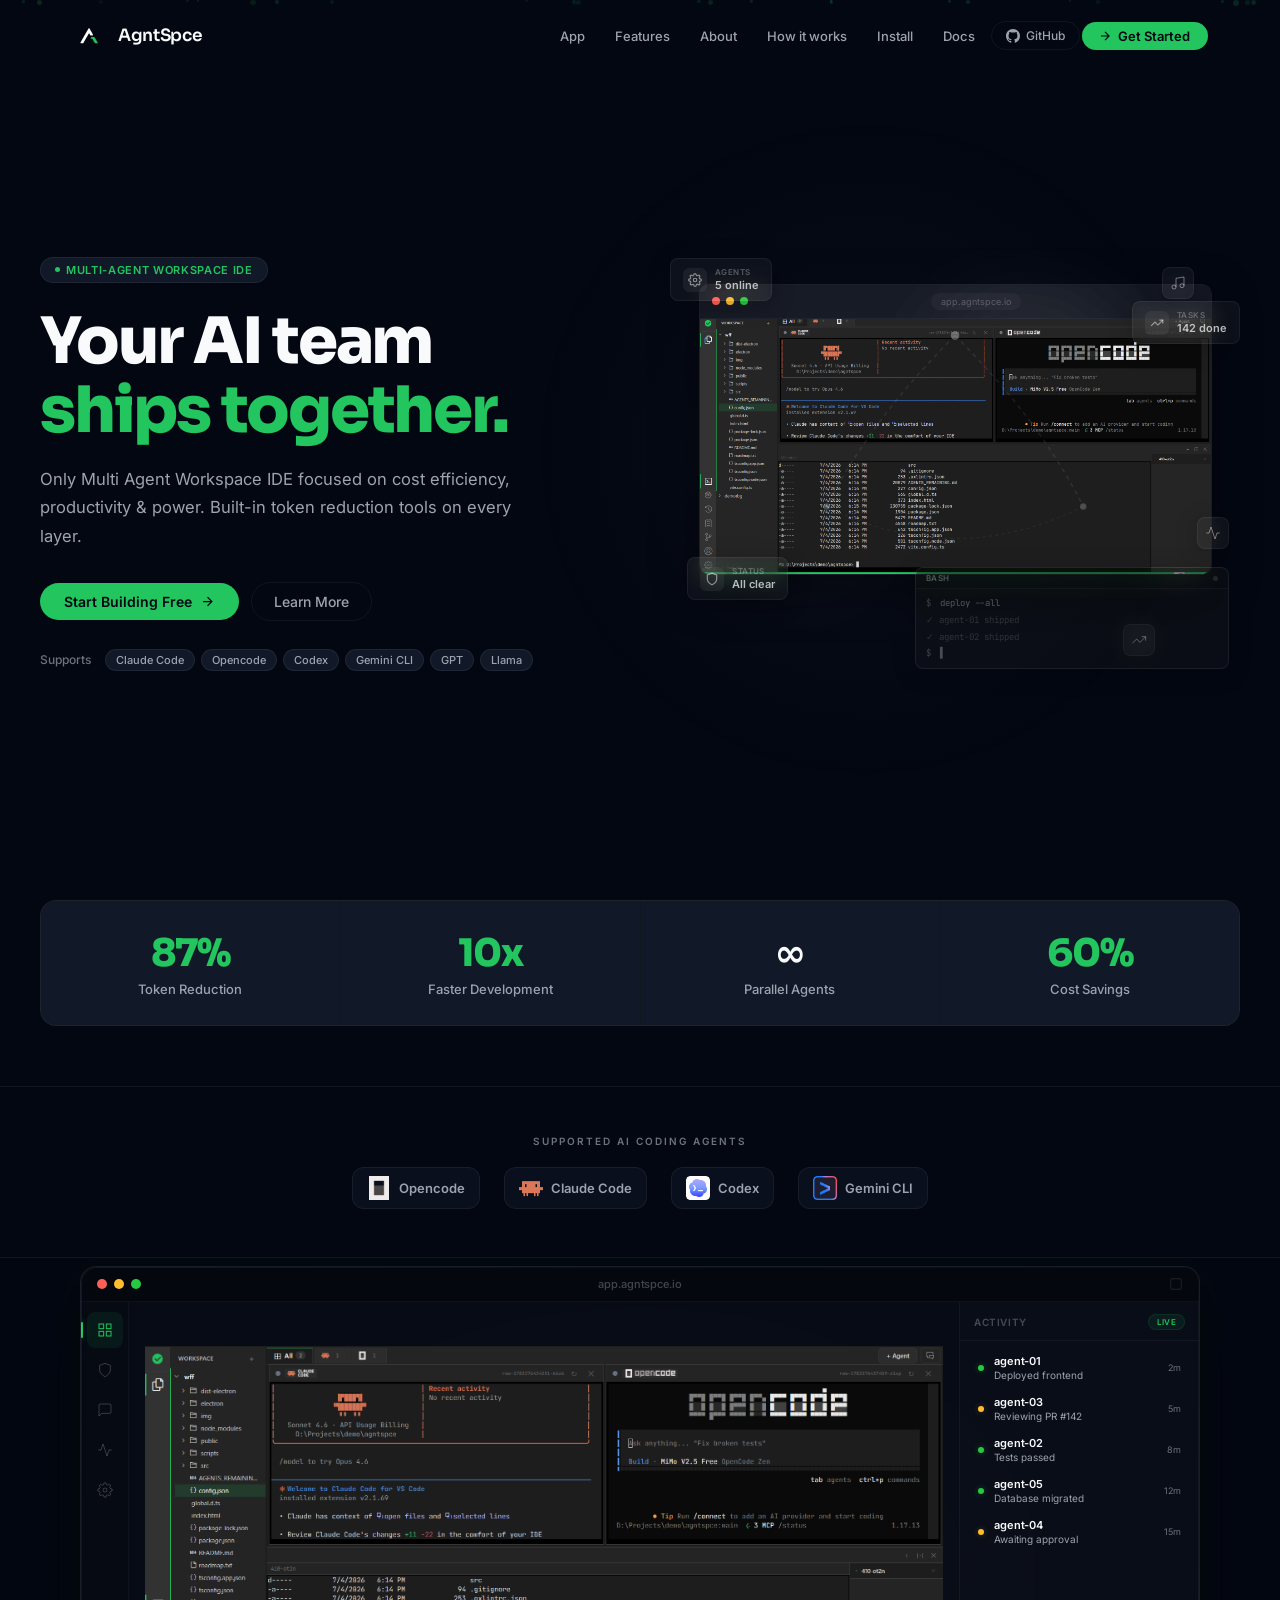
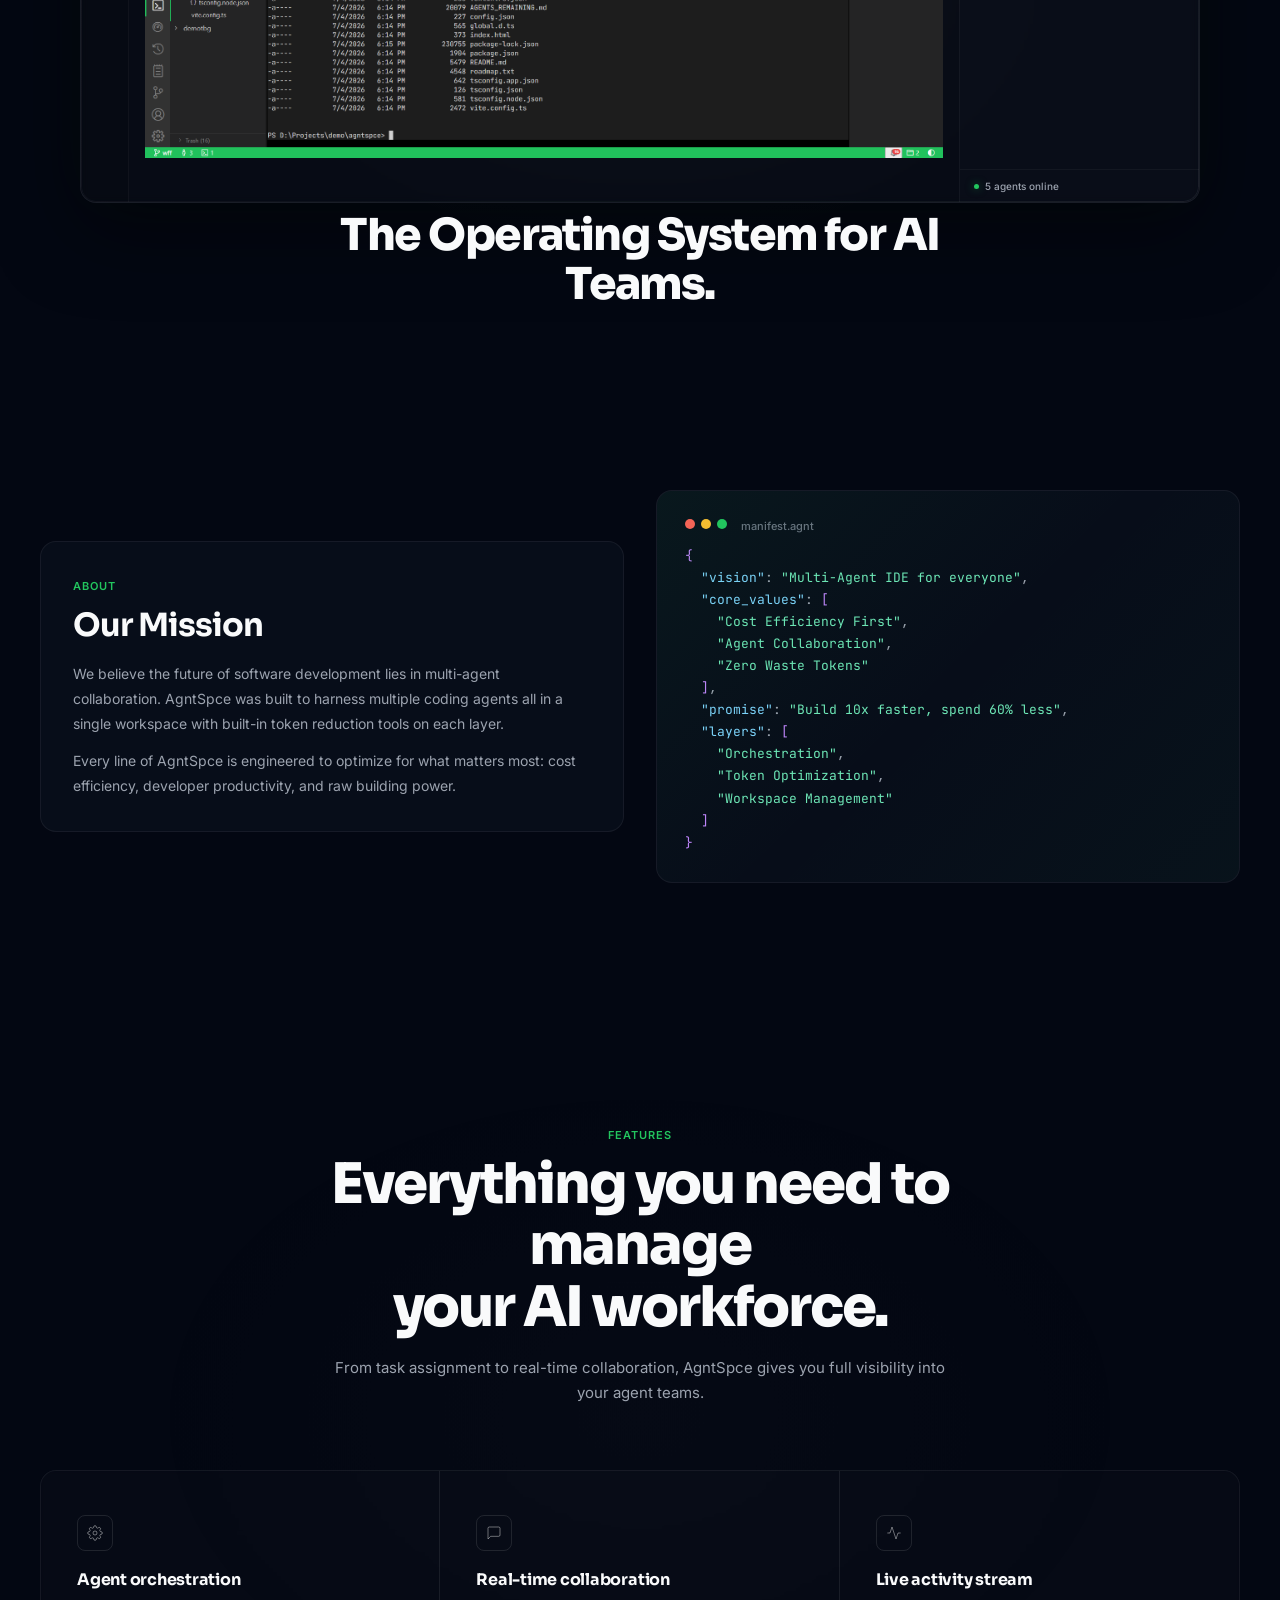
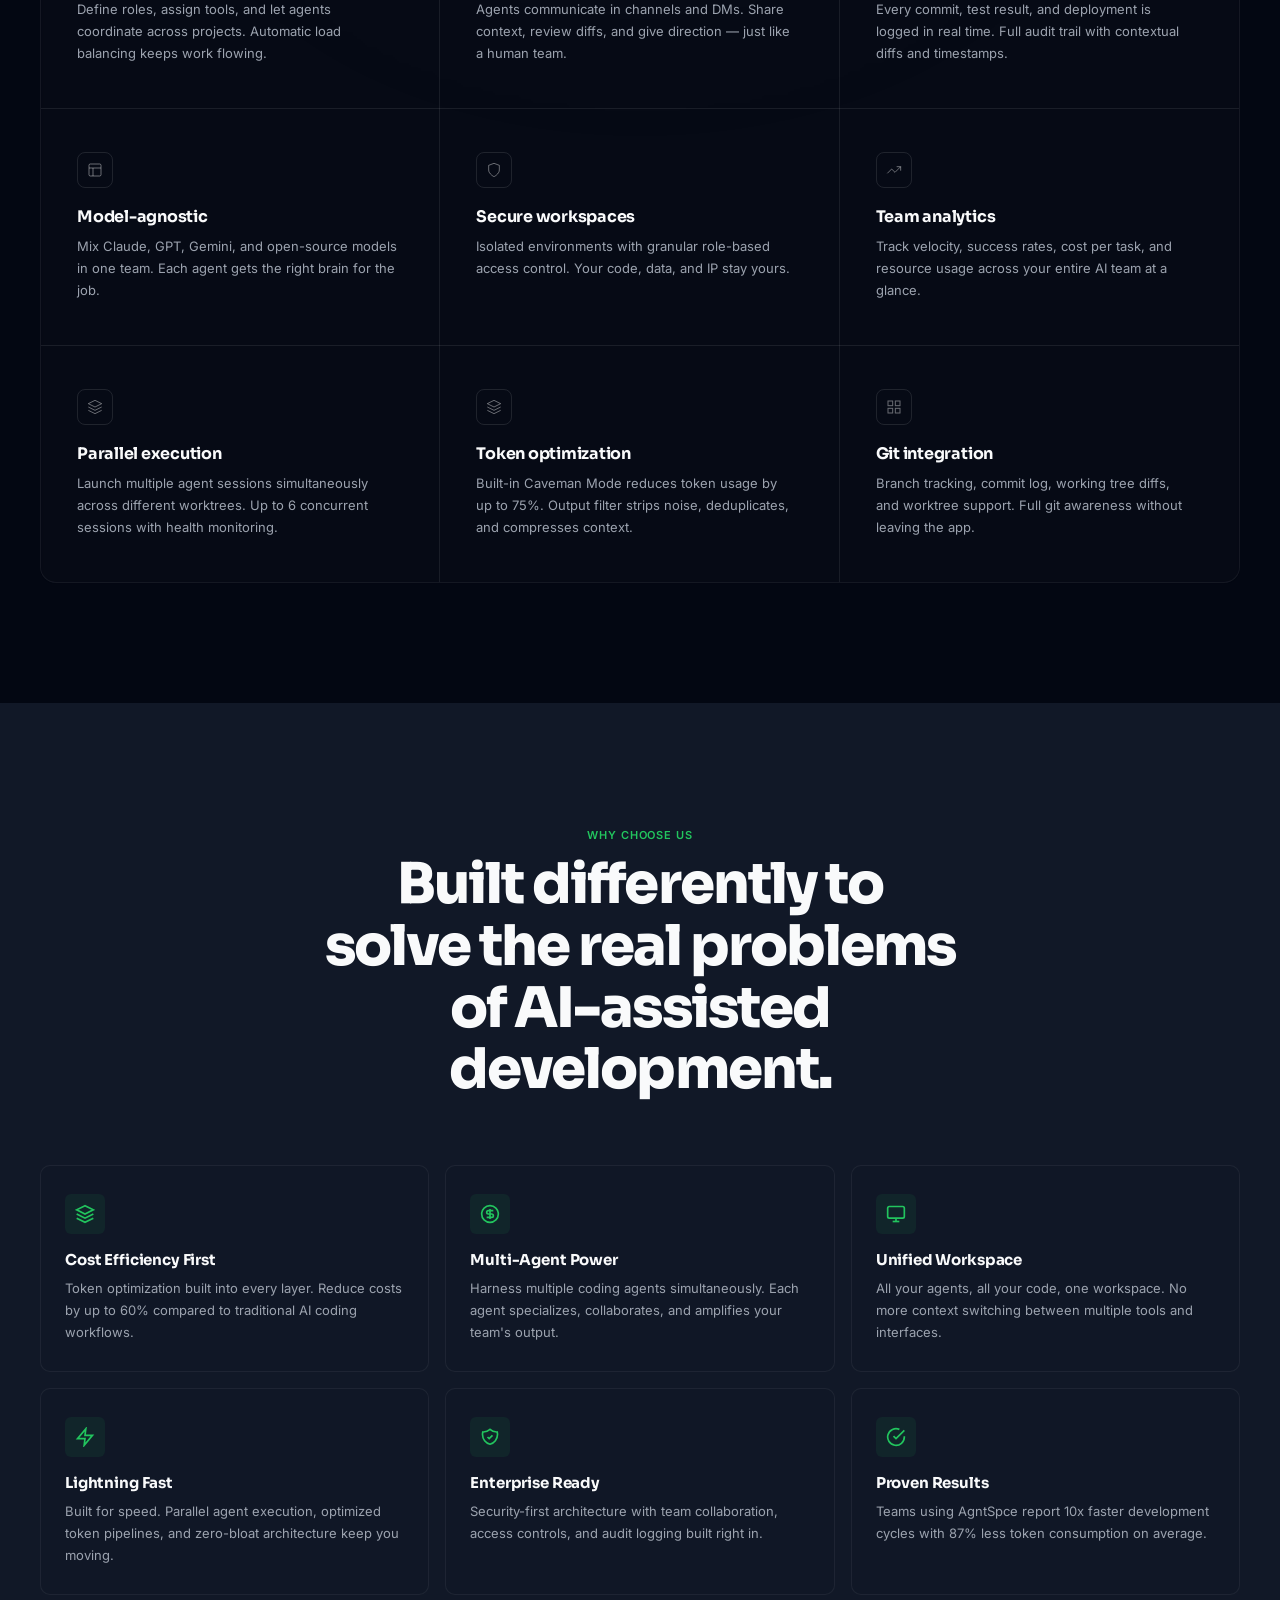
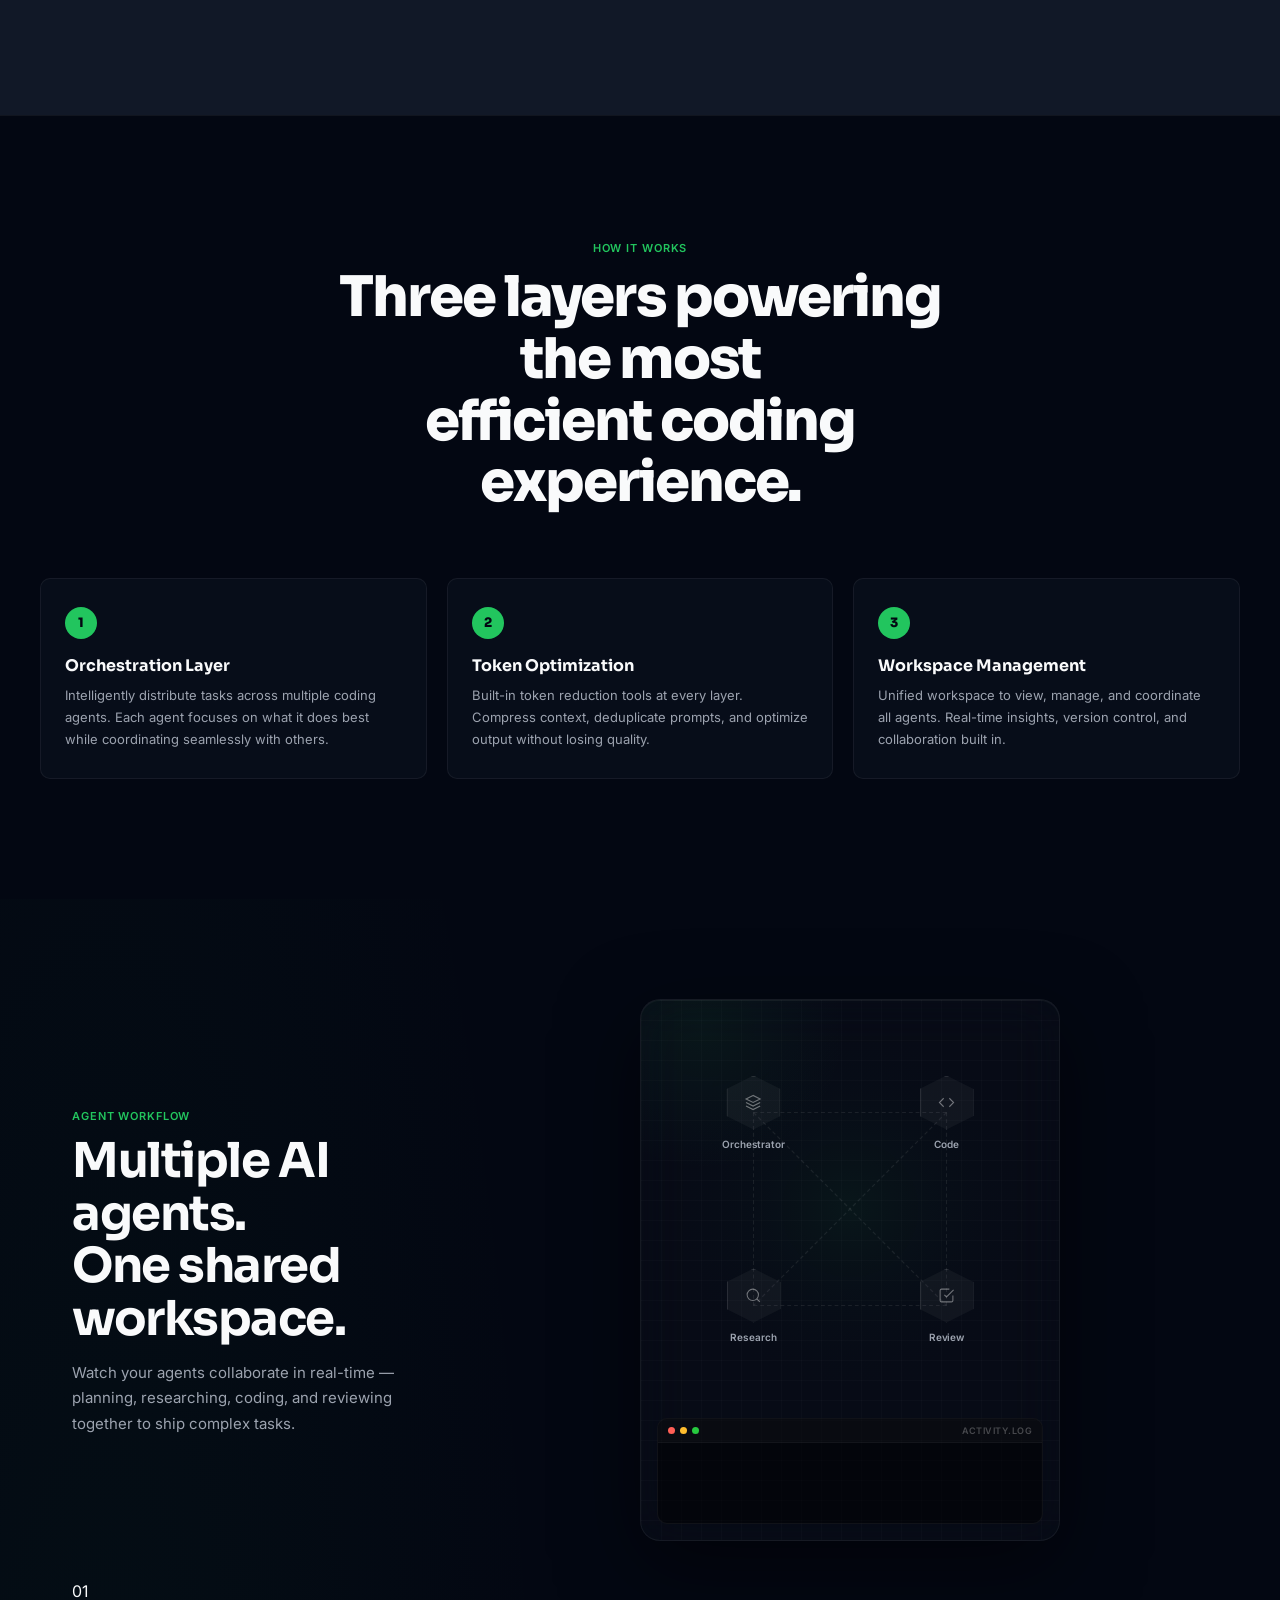
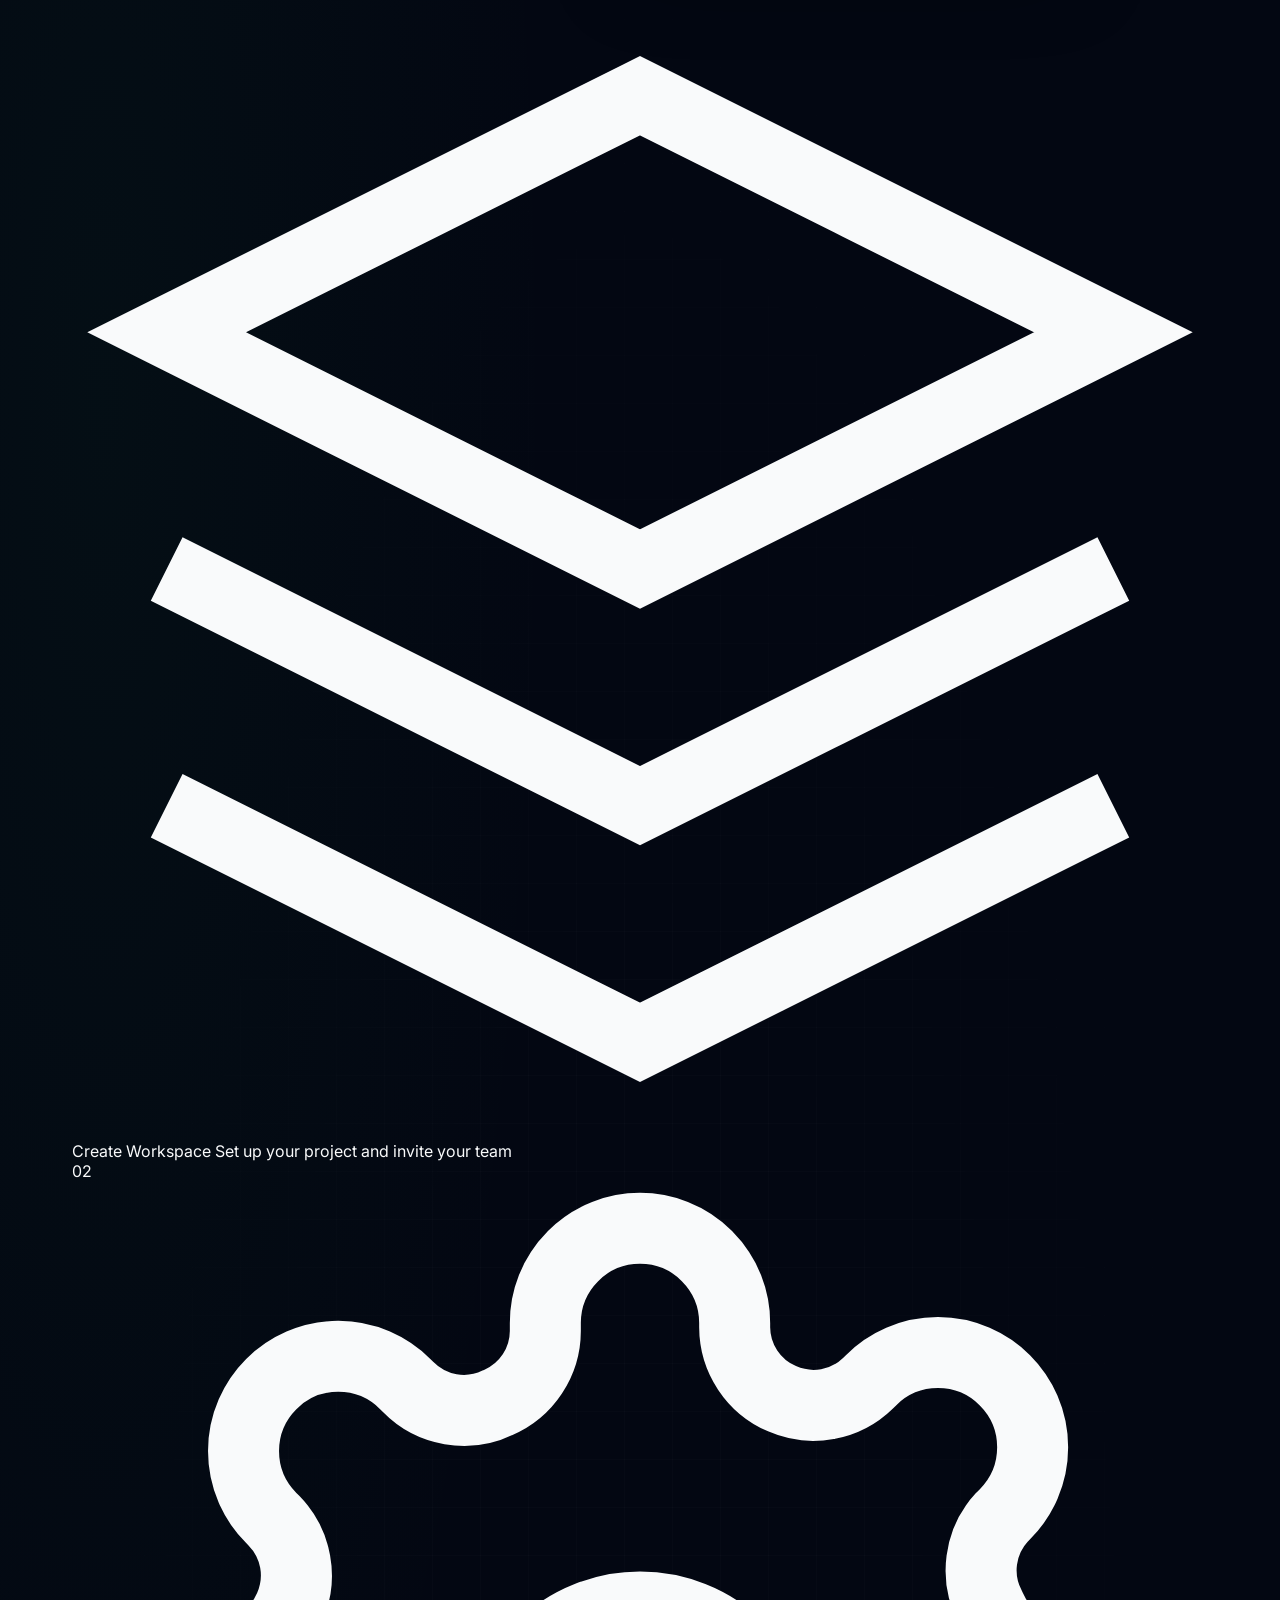
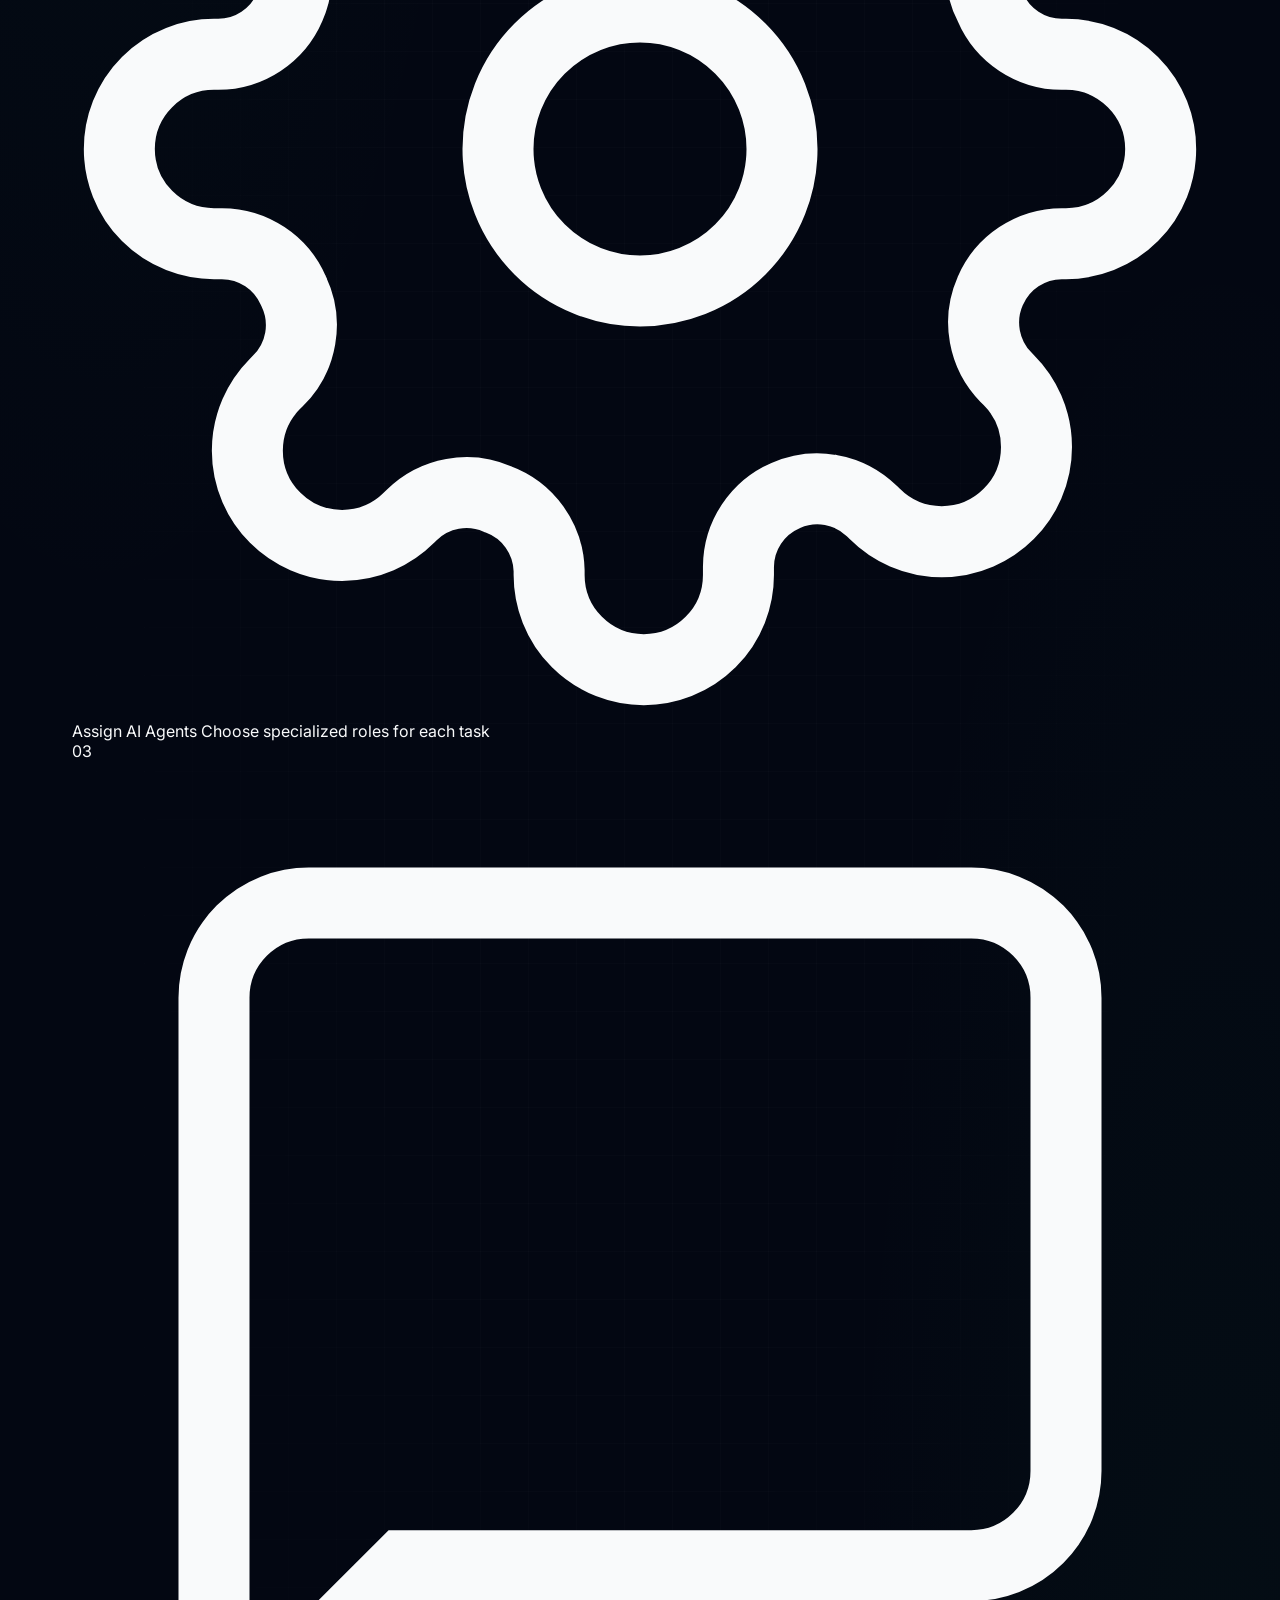
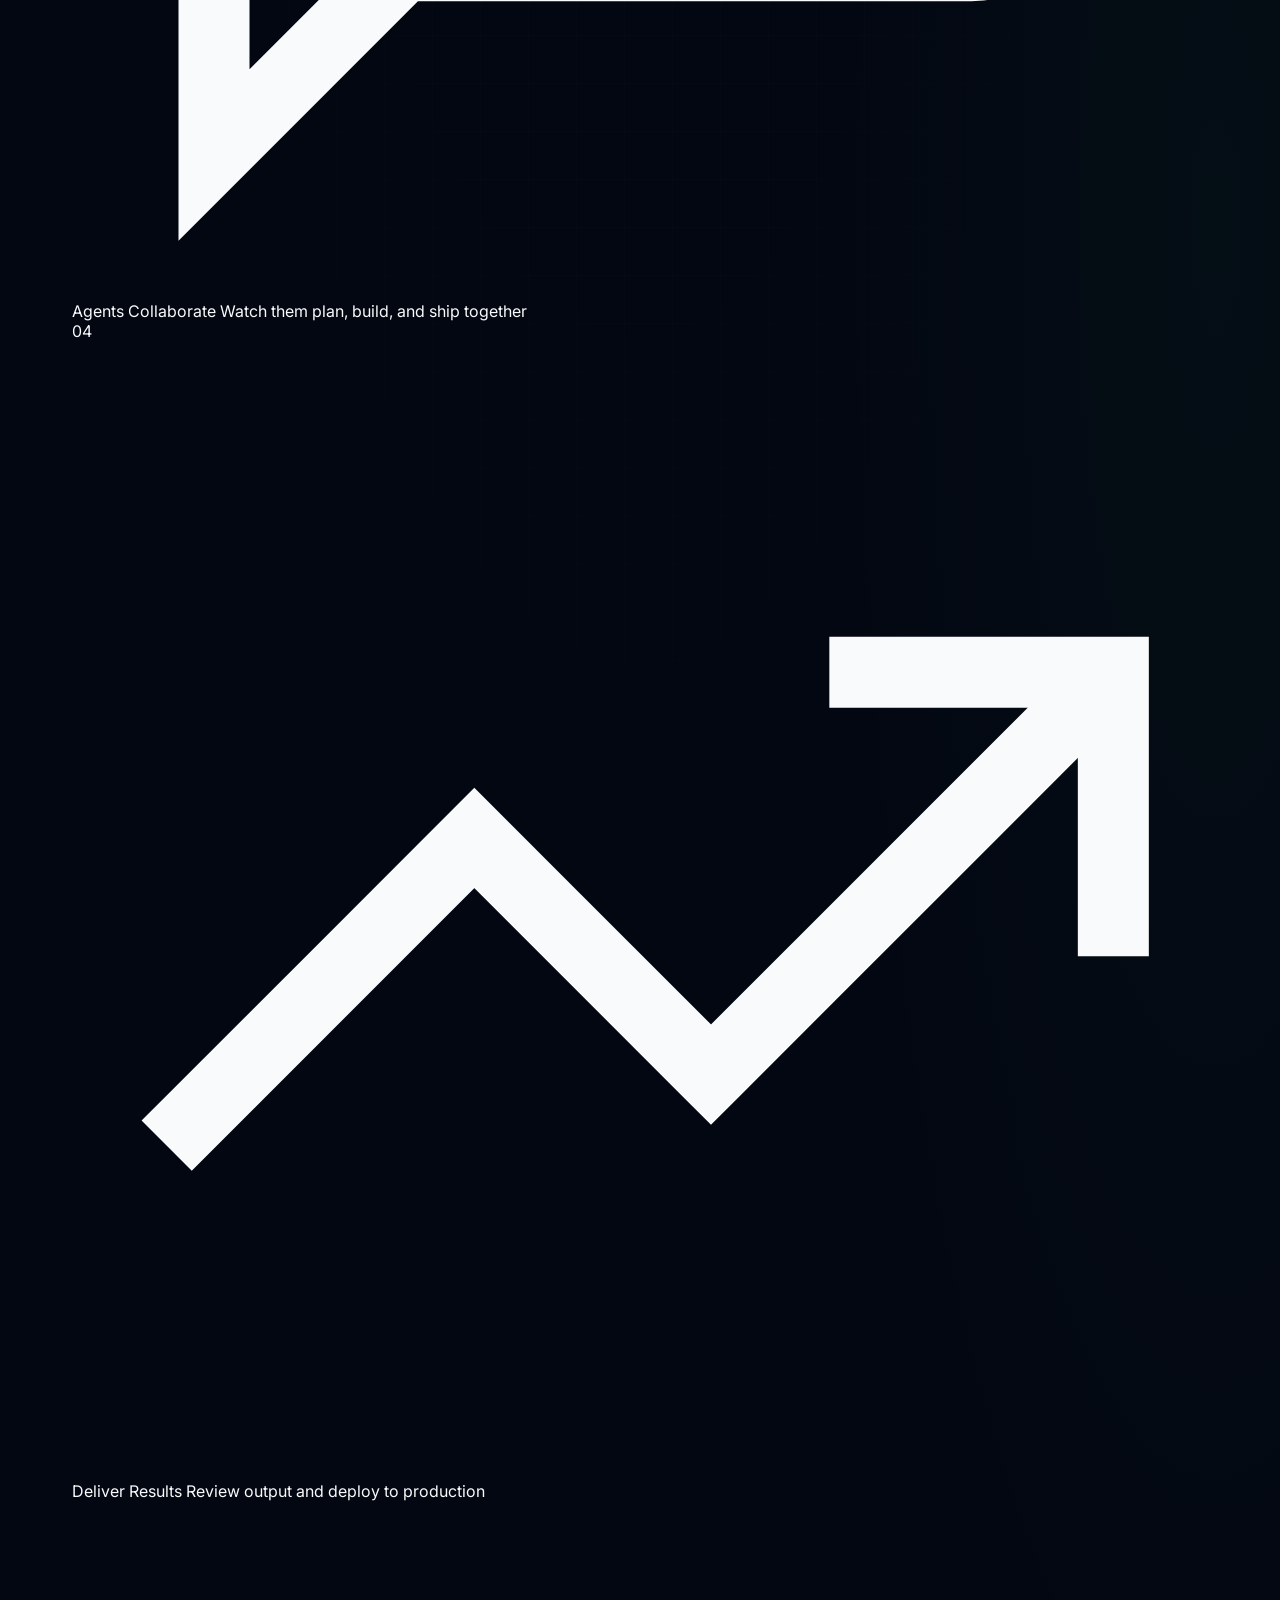
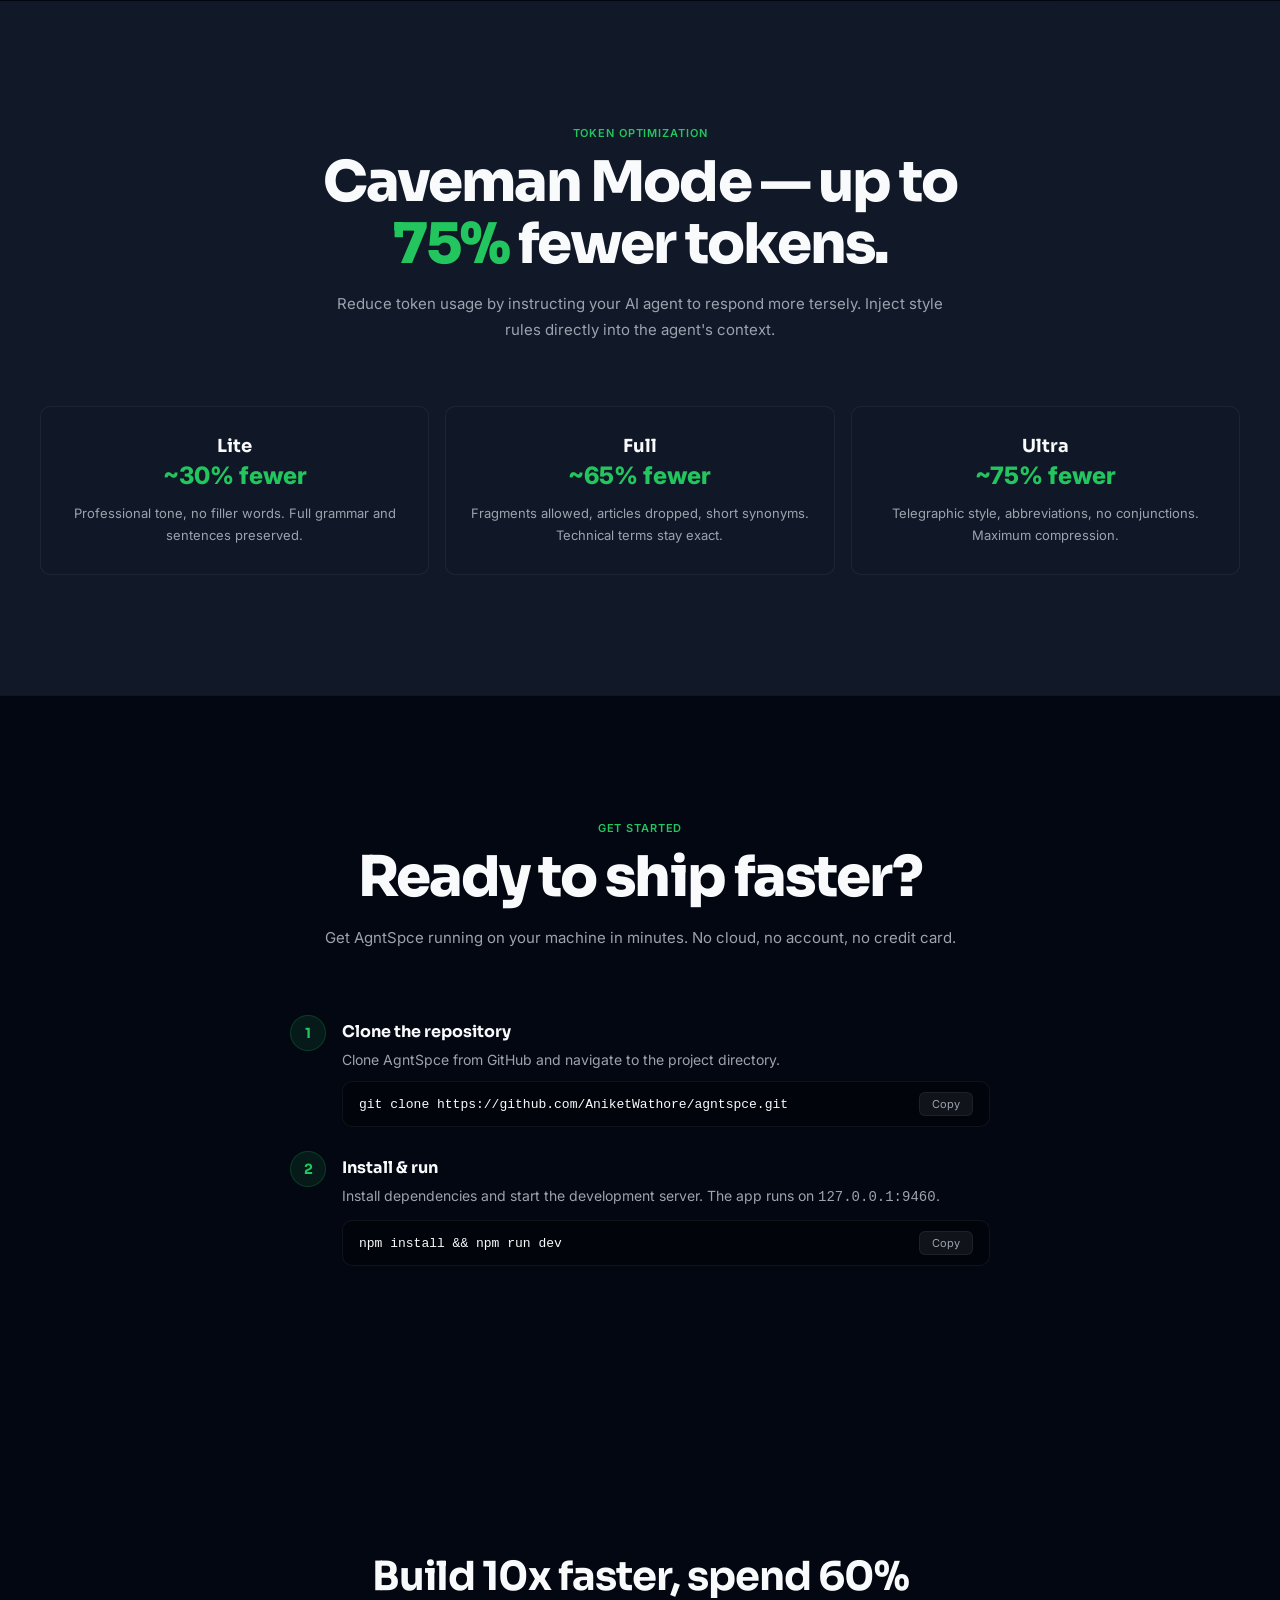
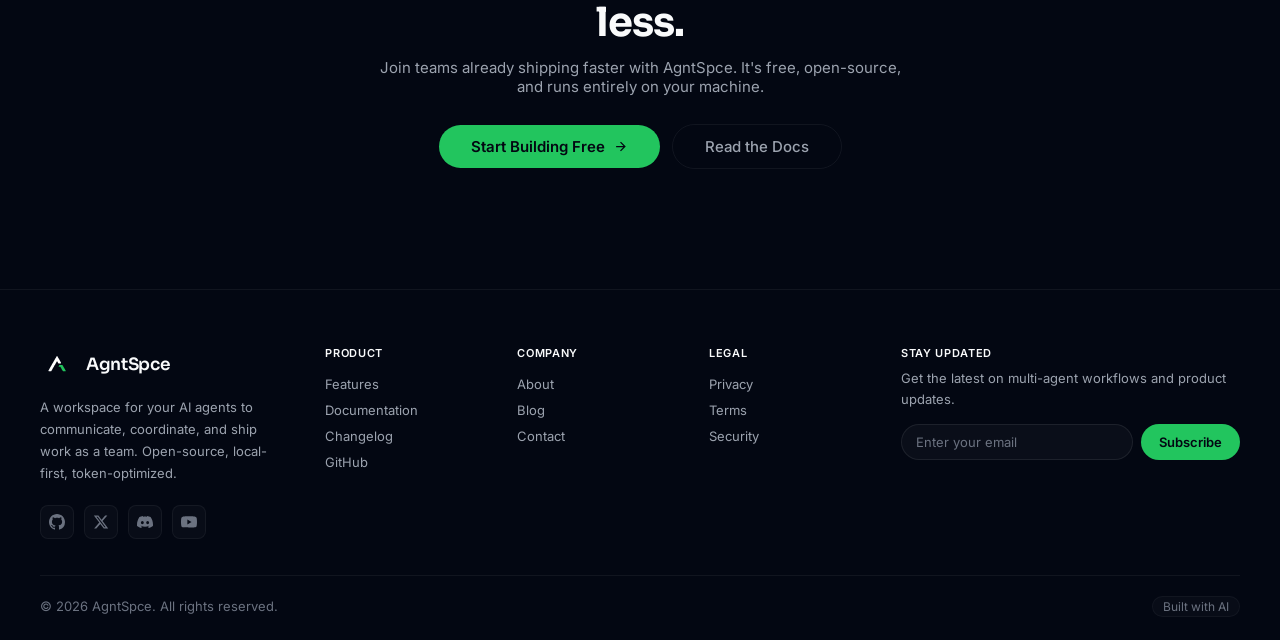
==== index.html @ 3a4f102d "initial commit" ====
﻿<!DOCTYPE html>
<html lang="en">
<head>
<meta charset="UTF-8">
<meta name="viewport" content="width=device-width, initial-scale=1.0">
<meta name="description" content="AgntSpce — The Only Multi Agent Workspace IDE focused on cost efficiency, productivity & power. A workspace where your AI agents plan, build, review, and deploy as a team.">
<meta property="og:title" content="AgntSpce — Your AI Team Ships Together">
<meta property="og:description" content="Multi-Agent Workspace IDE with built-in token reduction tools on every layer. 87% fewer tokens, 10x faster development.">
<meta property="og:type" content="website">
<meta property="og:url" content="https://agntspace.space">
<meta name="twitter:card" content="summary_large_image">
<meta name="twitter:title" content="AgntSpce">
<meta name="twitter:description" content="Your AI team ships together. 87% fewer tokens. 10x faster development.">
<link rel="preconnect" href="https://fonts.googleapis.com">
<link rel="preconnect" href="https://fonts.gstatic.com" crossorigin>
<link href="https://fonts.googleapis.com/css2?family=Inter:wght@400;500;600&family=JetBrains+Mono:wght@500&family=Sora:wght@500;600;700;800&display=swap" rel="stylesheet">
<title>AgntSpce — Multi-Agent Workspace IDE</title>
<link rel="icon" type="image/svg+xml" href="favicon.svg">
<link rel="stylesheet" href="style.css">
</head>
<body>

<header class="site-header" id="site-header">
  <div class="header-inner">
    <a href="#" class="logo">
      <img src="logo.svg" alt="AgntSpce" class="logo-img" width="36" height="36">
      <span class="logo-text">AgntSpce</span>
    </a>
    <nav class="nav-desktop">
      <a href="#showcase" class="nav-link">App</a>
      <a href="#features" class="nav-link">Features</a>
      <a href="#about" class="nav-link">About</a>
      <a href="#process" class="nav-link">How it works</a>
      <a href="#install" class="nav-link">Install</a>
      <a href="docs.html" class="nav-link">Docs</a>
      <a href="https://github.com/AniketWathore/agntspce" target="_blank" rel="noopener" class="nav-ghost">
        <svg width="14" height="14" viewBox="0 0 24 24" fill="currentColor"><path d="M12 0c-6.626 0-12 5.373-12 12 0 5.302 3.438 9.8 8.207 11.387.599.111.793-.261.793-.577v-2.234c-3.338.726-4.033-1.416-4.033-1.416-.546-1.387-1.333-1.756-1.333-1.756-1.089-.745.083-.729.083-.729 1.205.084 1.839 1.237 1.839 1.237 1.07 1.834 2.807 1.304 3.492.997.107-.775.418-1.305.762-1.604-2.665-.305-5.467-1.334-5.467-5.931 0-1.311.469-2.381 1.236-3.221-.124-.303-.535-1.524.117-3.176 0 0 1.008-.322 3.301 1.23.957-.266 1.983-.399 3.003-.404 1.02.005 2.047.138 3.006.404 2.291-1.552 3.297-1.23 3.297-1.23.653 1.653.242 2.874.118 3.176.77.84 1.235 1.911 1.235 3.221 0 4.609-2.807 5.624-5.479 5.921.43.372.823 1.102.823 2.222v3.293c0 .319.192.694.801.576 4.765-1.589 8.199-6.086 8.199-11.386 0-6.627-5.373-12-12-12z"/></svg>
        GitHub
      </a>
      <a href="#install" class="nav-cta">
        <svg width="16" height="16" viewBox="0 0 24 24" fill="none" stroke="currentColor" stroke-width="2"><path d="M5 12h14M12 5l7 7-7 7"/></svg>
        Get Started
      </a>
    </nav>
    <button class="mobile-btn" id="mobile-btn" aria-label="Menu">
      <span></span><span></span><span></span>
    </button>
  </div>
  <div class="mobile-menu" id="mobile-menu">
    <a href="#showcase" class="mobile-link">App</a>
    <a href="#features" class="mobile-link">Features</a>
    <a href="#about" class="mobile-link">About</a>
    <a href="#process" class="mobile-link">How it works</a>
    <a href="#install" class="mobile-link">Install</a>
    <a href="docs.html" class="mobile-link">Docs</a>
    <a href="https://github.com/AniketWathore/agntspce" target="_blank" rel="noopener" class="mobile-link">GitHub</a>
    <a href="#install" class="mobile-cta">Get Started</a>
  </div>
</header>

<section class="hero" id="hero">
  <div class="hero-bg"></div>
  <div class="hero-glow" data-parallax="0.03"></div>
  <div id="particles" class="particle-container"></div>
  <div class="hero-body">
    <div class="hero-container">
      <div class="hero-left">
        <div class="hero-badge anim-hero" style="--i:0">
          <span class="hero-badge-dot"></span>
          Multi-Agent Workspace IDE
        </div>
        <h1 class="hero-headline anim-hero" style="--i:1">
          Your AI team<br>
          <span>ships together.</span>
        </h1>
        <p class="hero-sub anim-hero" style="--i:2">
          Only Multi Agent Workspace IDE focused on cost efficiency, productivity &amp; power. Built-in token reduction tools on every layer.
        </p>
        <div class="hero-actions anim-hero" style="--i:3">
          <a href="#install" class="btn-primary">
            Start Building Free
            <svg width="16" height="16" viewBox="0 0 24 24" fill="none" stroke="currentColor" stroke-width="2"><path d="M5 12h14M12 5l7 7-7 7"/></svg>
          </a>
          <a href="#about" class="btn-secondary">Learn More</a>
        </div>
        <div class="hero-models anim-hero" style="--i:4">
          <span class="models-label">Supports</span>
          <div class="models-chips">
            <span class="model-chip">Claude Code</span>
            <span class="model-chip">Opencode</span>
            <span class="model-chip">Codex</span>
            <span class="model-chip">Gemini CLI</span>
            <span class="model-chip">GPT</span>
            <span class="model-chip">Llama</span>
          </div>
        </div>
      </div>
      <div class="hero-right">
        <div class="hero-showcase">
          <div class="showcase-browser">
            <div class="browser-top">
              <span></span><span></span><span></span>
              <div class="browser-addr">app.agntspce.io</div>
            </div>
            <div class="browser-body">
              <img src="app.png" alt="AgntSpce App" class="browser-app-image">
            </div>
          </div>
          <div class="showcase-card card-1">
            <div class="sc-icon"><svg width="14" height="14" viewBox="0 0 24 24" fill="none" stroke="currentColor" stroke-width="2"><circle cx="12" cy="12" r="3"/><path d="M19.4 15a1.65 1.65 0 00.33 1.82l.06.06a2 2 0 010 2.83 2 2 0 01-2.83 0l-.06-.06a1.65 1.65 0 00-1.82-.33 1.65 1.65 0 00-1 1.51V21a2 2 0 01-4 0v-.09A1.65 1.65 0 009 19.4a1.65 1.65 0 00-1.82.33l-.06.06a2 2 0 01-2.83-2.83l.06-.06A1.65 1.65 0 004.68 15a1.65 1.65 0 00-1.51-1H3a2 2 0 010-4h.09A1.65 1.65 0 004.6 9a1.65 1.65 0 00-.33-1.82l-.06-.06a2 2 0 012.83-2.83l.06.06A1.65 1.65 0 009 4.68a1.65 1.65 0 001-1.51V3a2 2 0 014 0v.09a1.65 1.65 0 001 1.51 1.65 1.65 0 001.82-.33l.06-.06a2 2 0 012.83 2.83l-.06.06A1.65 1.65 0 0019.4 9a1.65 1.65 0 001.51 1H21a2 2 0 010 4h-.09a1.65 1.65 0 00-1.51 1z"/></svg></div>
            <div class="sc-content">
              <span class="sc-label">Agents</span>
              <span class="sc-value">5 online</span>
            </div>
          </div>
          <div class="showcase-card card-2">
            <div class="sc-icon"><svg width="14" height="14" viewBox="0 0 24 24" fill="none" stroke="currentColor" stroke-width="2"><polyline points="22 7 13.5 15.5 8.5 10.5 2 17"/><polyline points="16 7 22 7 22 13"/></svg></div>
            <div class="sc-content">
              <span class="sc-label">Tasks</span>
              <span class="sc-value">142 done</span>
            </div>
          </div>
          <div class="showcase-card card-3">
            <div class="sc-icon"><svg width="14" height="14" viewBox="0 0 24 24" fill="none" stroke="currentColor" stroke-width="2"><path d="M12 22s8-4 8-10V5l-8-3-8 3v7c0 6 8 10 8 10z"/></svg></div>
            <div class="sc-content">
              <span class="sc-label">Status</span>
              <span class="sc-value">All clear</span>
            </div>
          </div>
          <div class="workflow-node node-1">
            <svg width="16" height="16" viewBox="0 0 24 24" fill="none" stroke="currentColor" stroke-width="1.5"><path d="M9 18V5l12-2v13"/><circle cx="6" cy="18" r="3"/><circle cx="18" cy="16" r="3"/></svg>
          </div>
          <div class="workflow-node node-2">
            <svg width="16" height="16" viewBox="0 0 24 24" fill="none" stroke="currentColor" stroke-width="1.5"><polyline points="22 12 18 12 15 21 9 3 6 12 2 12"/></svg>
          </div>
          <div class="workflow-node node-3">
            <svg width="16" height="16" viewBox="0 0 24 24" fill="none" stroke="currentColor" stroke-width="1.5"><polyline points="22 7 13.5 15.5 8.5 10.5 2 17"/><polyline points="16 7 22 7 22 13"/></svg>
          </div>
          <div class="showcase-terminal">
            <div class="term-header">
              <span class="term-title">bash</span>
              <span class="term-dot"></span>
            </div>
            <div class="term-body">
              <span class="term-line"><span class="term-prompt">$</span> deploy --all</span>
              <span class="term-line term-out">✓ agent-01 shipped</span>
              <span class="term-line term-out">✓ agent-02 shipped</span>
              <span class="term-line term-cursor"><span class="term-prompt">$</span> <span class="cursor-blink">&#9612;</span></span>
            </div>
          </div>
          <svg class="connection-lines" viewBox="0 0 400 400" fill="none">
            <path d="M200 80 Q280 160 320 240" stroke="rgba(255,255,255,.08)" stroke-width="1.5" stroke-dasharray="4 4" class="conn-line"/>
            <path d="M200 80 Q120 160 80 240" stroke="rgba(255,255,255,.08)" stroke-width="1.5" stroke-dasharray="4 4" class="conn-line"/>
            <path d="M320 240 Q200 300 80 240" stroke="rgba(255,255,255,.06)" stroke-width="1" stroke-dasharray="3 3" class="conn-line"/>
            <circle cx="200" cy="80" r="4" fill="rgba(255,255,255,.3)" class="conn-dot"/>
            <circle cx="320" cy="240" r="3" fill="rgba(255,255,255,.2)" class="conn-dot"/>
            <circle cx="80" cy="240" r="3" fill="rgba(255,255,255,.2)" class="conn-dot"/>
          </svg>
          <div class="ambient-orbs">
            <div class="orb orb-1"></div>
            <div class="orb orb-2"></div>
          </div>
        </div>
      </div>
    </div>
  </div>
</section>

<section class="section" style="padding-top:0;padding-bottom:60px">
  <div class="section-inner">
    <div class="stats-bar animate-up">
      <div class="stat-cell">
        <div class="stat-number"><span>87%</span></div>
        <div class="stat-label">Token Reduction</div>
      </div>
      <div class="stat-cell">
        <div class="stat-number"><span>10x</span></div>
        <div class="stat-label">Faster Development</div>
      </div>
      <div class="stat-cell">
        <div class="stat-number">&#8734;</div>
        <div class="stat-label">Parallel Agents</div>
      </div>
      <div class="stat-cell">
        <div class="stat-number"><span>60%</span></div>
        <div class="stat-label">Cost Savings</div>
      </div>
    </div>
  </div>
</section>

<section class="agent-strip-section">
  <div class="agent-strip-inner">
    <p class="agent-strip-label">Supported AI Coding Agents</p>
    <div class="agents-strip">
      <div class="agent-item">
        <img src="img/opencode-color.png" alt="Opencode" loading="lazy">
        <span>Opencode</span>
      </div>
      <div class="agent-item">
        <img src="img/claudecode-color.png" alt="Claude Code" loading="lazy">
        <span>Claude Code</span>
      </div>
      <div class="agent-item">
        <img src="img/codex-color.png" alt="Codex" loading="lazy">
        <span>Codex</span>
      </div>
      <div class="agent-item">
        <img src="img/geminicli-color.png" alt="Gemini CLI" loading="lazy">
        <span>Gemini CLI</span>
      </div>
    </div>
  </div>
</section>

<section class="showcase-section" id="showcase">
  <div class="showcase-glow"></div>
  <div class="sc-body">
    <div class="sc-window animate-scale" id="sc-window">
      <div class="sc-top">
        <div class="sc-dots"><span></span><span></span><span></span></div>
        <div class="sc-loc">app.agntspce.io</div>
        <div class="sc-action">
          <svg width="14" height="14" viewBox="0 0 24 24" fill="none" stroke="currentColor" stroke-width="1.5"><rect x="3" y="3" width="18" height="18" rx="2"/></svg>
        </div>
      </div>
      <div class="sc-grid">
        <div class="sc-sidebar">
          <div class="scs-item active">
            <svg width="16" height="16" viewBox="0 0 24 24" fill="none" stroke="currentColor" stroke-width="1.5"><rect x="3" y="3" width="7" height="7"/><rect x="14" y="3" width="7" height="7"/><rect x="3" y="14" width="7" height="7"/><rect x="14" y="14" width="7" height="7"/></svg>
          </div>
          <div class="scs-item">
            <svg width="16" height="16" viewBox="0 0 24 24" fill="none" stroke="currentColor" stroke-width="1.5"><path d="M12 22s8-4 8-10V5l-8-3-8 3v7c0 6 8 10 8 10z"/></svg>
          </div>
          <div class="scs-item">
            <svg width="16" height="16" viewBox="0 0 24 24" fill="none" stroke="currentColor" stroke-width="1.5"><path d="M21 15a2 2 0 01-2 2H7l-4 4V5a2 2 0 012-2h14a2 2 0 012 2z"/></svg>
          </div>
          <div class="scs-item">
            <svg width="16" height="16" viewBox="0 0 24 24" fill="none" stroke="currentColor" stroke-width="1.5"><polyline points="22 12 18 12 15 21 9 3 6 12 2 12"/></svg>
          </div>
          <div class="scs-item">
            <svg width="16" height="16" viewBox="0 0 24 24" fill="none" stroke="currentColor" stroke-width="1.5"><circle cx="12" cy="12" r="3"/><path d="M19.4 15a1.65 1.65 0 00.33 1.82l.06.06a2 2 0 010 2.83 2 2 0 01-2.83 0l-.06-.06a1.65 1.65 0 00-1.82-.33 1.65 1.65 0 00-1 1.51V21a2 2 0 01-4 0v-.09A1.65 1.65 0 009 19.4a1.65 1.65 0 00-1.82.33l-.06.06a2 2 0 01-2.83-2.83l.06-.06A1.65 1.65 0 004.68 15a1.65 1.65 0 00-1.51-1H3a2 2 0 010-4h.09A1.65 1.65 0 004.6 9a1.65 1.65 0 00-.33-1.82l-.06-.06a2 2 0 012.83-2.83l.06.06A1.65 1.65 0 009 4.68a1.65 1.65 0 001-1.51V3a2 2 0 014 0v.09a1.65 1.65 0 001 1.51 1.65 1.65 0 001.82-.33l.06-.06a2 2 0 012.83 2.83l-.06.06A1.65 1.65 0 0019.4 9a1.65 1.65 0 001.51 1H21a2 2 0 010 4h-.09a1.65 1.65 0 00-1.51 1z"/></svg>
          </div>
        </div>
        <div class="sc-main">
          <img src="app.png" alt="AgntSpce" class="sc-image">
        </div>
        <div class="sc-panel">
          <div class="scp-head">
            <span class="scp-label">Activity</span>
            <span class="scp-badge">Live</span>
          </div>
          <div class="scp-list">
            <div class="scp-entry">
              <span class="scp-dot g"></span>
              <div class="scp-info">
                <span class="scp-agent">agent-01</span>
                <span class="scp-msg">Deployed frontend</span>
              </div>
              <span class="scp-ago">2m</span>
            </div>
            <div class="scp-entry">
              <span class="scp-dot y"></span>
              <div class="scp-info">
                <span class="scp-agent">agent-03</span>
                <span class="scp-msg">Reviewing PR #142</span>
              </div>
              <span class="scp-ago">5m</span>
            </div>
            <div class="scp-entry">
              <span class="scp-dot g"></span>
              <div class="scp-info">
                <span class="scp-agent">agent-02</span>
                <span class="scp-msg">Tests passed</span>
              </div>
              <span class="scp-ago">8m</span>
            </div>
            <div class="scp-entry">
              <span class="scp-dot g"></span>
              <div class="scp-info">
                <span class="scp-agent">agent-05</span>
                <span class="scp-msg">Database migrated</span>
              </div>
              <span class="scp-ago">12m</span>
            </div>
            <div class="scp-entry">
              <span class="scp-dot y"></span>
              <div class="scp-info">
                <span class="scp-agent">agent-04</span>
                <span class="scp-msg">Awaiting approval</span>
              </div>
              <span class="scp-ago">15m</span>
            </div>
          </div>
          <div class="scp-foot">
            <span class="scp-status"><span class="scp-led"></span>5 agents online</span>
          </div>
        </div>
      </div>
    </div>
    <div class="sc-heading animate-up">
      <h2 class="sc-headline">The Operating System for AI Teams.</h2>
    </div>
  </div>
</section>

<section class="section mission-section" id="about">
  <div class="section-inner">
    <div class="mission-grid">
      <div class="mission-card animate-left">
        <span class="section-eyebrow">About</span>
        <h2>Our Mission</h2>
        <p>We believe the future of software development lies in multi-agent collaboration. AgntSpce was built to harness multiple coding agents all in a single workspace with built-in token reduction tools on each layer.</p>
        <p>Every line of AgntSpce is engineered to optimize for what matters most: cost efficiency, developer productivity, and raw building power.</p>
      </div>
      <div class="manifest-card animate-right">
        <div class="manifest-dots">
          <span></span><span></span><span></span>
          <span class="manifest-filename">manifest.agnt</span>
        </div>
        <div class="manifest-code"><span class="bracket">{</span>
  <span class="key">"vision"</span>: <span class="string">"Multi-Agent IDE for everyone"</span>,
  <span class="key">"core_values"</span>: <span class="bracket">[</span>
    <span class="string">"Cost Efficiency First"</span>,
    <span class="string">"Agent Collaboration"</span>,
    <span class="string">"Zero Waste Tokens"</span>
  <span class="bracket">]</span>,
  <span class="key">"promise"</span>: <span class="string">"Build 10x faster, spend 60% less"</span>,
  <span class="key">"layers"</span>: <span class="bracket">[</span>
    <span class="string">"Orchestration"</span>,
    <span class="string">"Token Optimization"</span>,
    <span class="string">"Workspace Management"</span>
  <span class="bracket">]</span>
<span class="bracket">}</span></div>
      </div>
    </div>
  </div>
</section>

<section class="section features-section" id="features">
  <div class="features-bg-gradient" data-parallax="0.04"></div>
  <div class="section-inner">
    <div class="section-header animate-up">
      <span class="section-eyebrow">Features</span>
      <h2 class="section-title">Everything you need to manage<br>your AI workforce.</h2>
      <p class="section-desc">From task assignment to real-time collaboration, AgntSpce gives you full visibility into your agent teams.</p>
    </div>
    <div class="features-panel stagger-children">
      <div class="fp-cell">
        <div class="fp-icon">
          <svg width="18" height="18" viewBox="0 0 24 24" fill="none" stroke="currentColor" stroke-width="1.5"><circle cx="12" cy="12" r="3"/><path d="M19.4 15a1.65 1.65 0 00.33 1.82l.06.06a2 2 0 010 2.83 2 2 0 01-2.83 0l-.06-.06a1.65 1.65 0 00-1.82-.33 1.65 1.65 0 00-1 1.51V21a2 2 0 01-4 0v-.09A1.65 1.65 0 009 19.4a1.65 1.65 0 00-1.82.33l-.06.06a2 2 0 01-2.83-2.83l.06-.06A1.65 1.65 0 004.68 15a1.65 1.65 0 00-1.51-1H3a2 2 0 010-4h.09A1.65 1.65 0 004.6 9a1.65 1.65 0 00-.33-1.82l-.06-.06a2 2 0 012.83-2.83l.06.06A1.65 1.65 0 009 4.68a1.65 1.65 0 001-1.51V3a2 2 0 014 0v.09a1.65 1.65 0 001 1.51 1.65 1.65 0 001.82-.33l.06-.06a2 2 0 012.83 2.83l-.06.06A1.65 1.65 0 0019.4 9a1.65 1.65 0 001.51 1H21a2 2 0 010 4h-.09a1.65 1.65 0 00-1.51 1z"/></svg>
        </div>
        <h3 class="fp-title">Agent orchestration</h3>
        <p class="fp-desc">Define roles, assign tools, and let agents coordinate across projects. Automatic load balancing keeps work flowing.</p>
      </div>
      <div class="fp-cell">
        <div class="fp-icon">
          <svg width="18" height="18" viewBox="0 0 24 24" fill="none" stroke="currentColor" stroke-width="1.5"><path d="M21 15a2 2 0 01-2 2H7l-4 4V5a2 2 0 012-2h14a2 2 0 012 2z"/></svg>
        </div>
        <h3 class="fp-title">Real-time collaboration</h3>
        <p class="fp-desc">Agents communicate in channels and DMs. Share context, review diffs, and give direction — just like a human team.</p>
      </div>
      <div class="fp-cell">
        <div class="fp-icon">
          <svg width="18" height="18" viewBox="0 0 24 24" fill="none" stroke="currentColor" stroke-width="1.5"><polyline points="22 12 18 12 15 21 9 3 6 12 2 12"/></svg>
        </div>
        <h3 class="fp-title">Live activity stream</h3>
        <p class="fp-desc">Every commit, test result, and deployment is logged in real time. Full audit trail with contextual diffs and timestamps.</p>
      </div>
      <div class="fp-cell">
        <div class="fp-icon">
          <svg width="18" height="18" viewBox="0 0 24 24" fill="none" stroke="currentColor" stroke-width="1.5"><rect x="3" y="3" width="18" height="18" rx="2" ry="2"/><line x1="3" y1="9" x2="21" y2="9"/><line x1="9" y1="21" x2="9" y2="9"/></svg>
        </div>
        <h3 class="fp-title">Model-agnostic</h3>
        <p class="fp-desc">Mix Claude, GPT, Gemini, and open-source models in one team. Each agent gets the right brain for the job.</p>
      </div>
      <div class="fp-cell">
        <div class="fp-icon">
          <svg width="18" height="18" viewBox="0 0 24 24" fill="none" stroke="currentColor" stroke-width="1.5"><path d="M12 22s8-4 8-10V5l-8-3-8 3v7c0 6 8 10 8 10z"/></svg>
        </div>
        <h3 class="fp-title">Secure workspaces</h3>
        <p class="fp-desc">Isolated environments with granular role-based access control. Your code, data, and IP stay yours.</p>
      </div>
      <div class="fp-cell">
        <div class="fp-icon">
          <svg width="18" height="18" viewBox="0 0 24 24" fill="none" stroke="currentColor" stroke-width="1.5"><polyline points="22 7 13.5 15.5 8.5 10.5 2 17"/><polyline points="16 7 22 7 22 13"/></svg>
        </div>
        <h3 class="fp-title">Team analytics</h3>
        <p class="fp-desc">Track velocity, success rates, cost per task, and resource usage across your entire AI team at a glance.</p>
      </div>
      <div class="fp-cell">
        <div class="fp-icon">
          <svg width="18" height="18" viewBox="0 0 24 24" fill="none" stroke="currentColor" stroke-width="1.5"><path d="M12 2L2 7l10 5 10-5-10-5z"/><path d="M2 17l10 5 10-5"/><path d="M2 12l10 5 10-5"/></svg>
        </div>
        <h3 class="fp-title">Parallel execution</h3>
        <p class="fp-desc">Launch multiple agent sessions simultaneously across different worktrees. Up to 6 concurrent sessions with health monitoring.</p>
      </div>
      <div class="fp-cell">
        <div class="fp-icon">
          <svg width="18" height="18" viewBox="0 0 24 24" fill="none" stroke="currentColor" stroke-width="1.5"><path d="M12 2L2 7l10 5 10-5-10-5zM2 17l10 5 10-5M2 12l10 5 10-5"/></svg>
        </div>
        <h3 class="fp-title">Token optimization</h3>
        <p class="fp-desc">Built-in Caveman Mode reduces token usage by up to 75%. Output filter strips noise, deduplicates, and compresses context.</p>
      </div>
      <div class="fp-cell">
        <div class="fp-icon">
          <svg width="18" height="18" viewBox="0 0 24 24" fill="none" stroke="currentColor" stroke-width="1.5"><rect x="3" y="3" width="7" height="7"/><rect x="14" y="3" width="7" height="7"/><rect x="3" y="14" width="7" height="7"/><rect x="14" y="14" width="7" height="7"/></svg>
        </div>
        <h3 class="fp-title">Git integration</h3>
        <p class="fp-desc">Branch tracking, commit log, working tree diffs, and worktree support. Full git awareness without leaving the app.</p>
      </div>
    </div>
  </div>
</section>

<section class="section value-section">
  <div class="section-inner">
    <div class="section-header animate-up">
      <span class="section-eyebrow">Why Choose Us</span>
      <h2 class="section-title">Built differently to solve the real problems<br>of AI-assisted development.</h2>
    </div>
    <div class="value-grid stagger-children">
      <div class="value-card">
        <div class="value-card-icon">
          <svg viewBox="0 0 24 24" fill="none" stroke="currentColor" stroke-width="2"><path d="M12 2L2 7l10 5 10-5-10-5z"/><path d="M2 17l10 5 10-5"/><path d="M2 12l10 5 10-5"/></svg>
        </div>
        <h3 class="value-card-title">Cost Efficiency First</h3>
        <p class="value-card-desc">Token optimization built into every layer. Reduce costs by up to 60% compared to traditional AI coding workflows.</p>
      </div>
      <div class="value-card">
        <div class="value-card-icon">
          <svg viewBox="0 0 24 24" fill="none" stroke="currentColor" stroke-width="2"><circle cx="12" cy="12" r="10"/><path d="M16 8h-6a2 2 0 1 0 0 4h4a2 2 0 1 1 0 4H8"/><path d="M12 18V6"/></svg>
        </div>
        <h3 class="value-card-title">Multi-Agent Power</h3>
        <p class="value-card-desc">Harness multiple coding agents simultaneously. Each agent specializes, collaborates, and amplifies your team's output.</p>
      </div>
      <div class="value-card">
        <div class="value-card-icon">
          <svg viewBox="0 0 24 24" fill="none" stroke="currentColor" stroke-width="2"><rect x="2" y="3" width="20" height="14" rx="2" ry="2"/><line x1="8" y1="21" x2="16" y2="21"/><line x1="12" y1="17" x2="12" y2="21"/></svg>
        </div>
        <h3 class="value-card-title">Unified Workspace</h3>
        <p class="value-card-desc">All your agents, all your code, one workspace. No more context switching between multiple tools and interfaces.</p>
      </div>
      <div class="value-card">
        <div class="value-card-icon">
          <svg viewBox="0 0 24 24" fill="none" stroke="currentColor" stroke-width="2"><polygon points="13 2 3 14 12 14 11 22 21 10 12 10 13 2"/></svg>
        </div>
        <h3 class="value-card-title">Lightning Fast</h3>
        <p class="value-card-desc">Built for speed. Parallel agent execution, optimized token pipelines, and zero-bloat architecture keep you moving.</p>
      </div>
      <div class="value-card">
        <div class="value-card-icon">
          <svg viewBox="0 0 24 24" fill="none" stroke="currentColor" stroke-width="2"><path d="M9 12l2 2 4-4m5.618-4.016A11.955 11.955 0 0 1 12 2.944a11.955 11.955 0 0 1-8.618 3.04A12.02 12.02 0 0 0 3 9c0 5.591 3.824 10.29 9 11.622 5.176-1.332 9-6.03 9-11.622 0-1.042-.133-2.052-.382-3.016z"/></svg>
        </div>
        <h3 class="value-card-title">Enterprise Ready</h3>
        <p class="value-card-desc">Security-first architecture with team collaboration, access controls, and audit logging built right in.</p>
      </div>
      <div class="value-card">
        <div class="value-card-icon">
          <svg viewBox="0 0 24 24" fill="none" stroke="currentColor" stroke-width="2"><path d="M22 11.08V12a10 10 0 1 1-5.93-9.14"/><polyline points="22 4 12 14.01 9 11.01"/></svg>
        </div>
        <h3 class="value-card-title">Proven Results</h3>
        <p class="value-card-desc">Teams using AgntSpce report 10x faster development cycles with 87% less token consumption on average.</p>
      </div>
    </div>
  </div>
</section>

<section class="section how-it-works-section">
  <div class="section-inner">
    <div class="section-header animate-up">
      <span class="section-eyebrow">How It Works</span>
      <h2 class="section-title">Three layers powering the most<br>efficient coding experience.</h2>
    </div>
    <div class="how-grid stagger-children">
      <div class="how-card">
        <div class="how-number">1</div>
        <h3 class="how-card-title">Orchestration Layer</h3>
        <p class="how-card-desc">Intelligently distribute tasks across multiple coding agents. Each agent focuses on what it does best while coordinating seamlessly with others.</p>
      </div>
      <div class="how-card">
        <div class="how-number">2</div>
        <h3 class="how-card-title">Token Optimization</h3>
        <p class="how-card-desc">Built-in token reduction tools at every layer. Compress context, deduplicate prompts, and optimize output without losing quality.</p>
      </div>
      <div class="how-card">
        <div class="how-number">3</div>
        <h3 class="how-card-title">Workspace Management</h3>
        <p class="how-card-desc">Unified workspace to view, manage, and coordinate all agents. Real-time insights, version control, and collaboration built in.</p>
      </div>
    </div>
  </div>
</section>

<section class="workflow-section" id="process">
  <div class="workflow-bg">
    <div class="workflow-grid-bg"></div>
    <div class="workflow-glow-left"></div>
    <div class="workflow-glow-right"></div>
  </div>
  <div class="workflow-inner">
    <div class="workflow-top">
      <div class="workflow-text animate-left">
        <span class="section-eyebrow">Agent Workflow</span>
        <h2 class="workflow-heading">Multiple AI agents.<br>One shared workspace.</h2>
        <p class="workflow-desc">Watch your agents collaborate in real-time — planning, researching, coding, and reviewing together to ship complex tasks.</p>
      </div>
      <div class="workflow-visual animate-right" style="--i:1">
        <div class="wf-panel">
          <div class="wf-panel-glow"></div>
          <div class="wf-graph">
            <svg class="wf-svg" viewBox="0 0 400 400" preserveAspectRatio="xMidYMid meet">
              <defs>
                <filter id="wf-glow">
                  <feGaussianBlur stdDeviation="2" result="blur"/>
                  <feMerge><feMergeNode in="blur"/><feMergeNode in="SourceGraphic"/></feMerge>
                </filter>
                <radialGradient id="wf-ambient" cx="50%" cy="50%" r="50%">
                  <stop offset="0%" stop-color="rgba(34,197,94,0.06)"/>
                  <stop offset="100%" stop-color="transparent"/>
                </radialGradient>
              </defs>
              <rect width="400" height="400" fill="url(#wf-ambient)"/>
              <g class="wf-lines" fill="none" stroke="rgba(255,255,255,.08)" stroke-width="1.2" stroke-dasharray="4 3">
                <line class="wf-line" data-route="0" x1="100" y1="100" x2="300" y2="100"/>
                <line class="wf-line" data-route="1" x1="100" y1="300" x2="300" y2="300"/>
                <line class="wf-line" data-route="2" x1="100" y1="100" x2="100" y2="300"/>
                <line class="wf-line" data-route="3" x1="300" y1="100" x2="300" y2="300"/>
                <line class="wf-line" data-route="4" x1="100" y1="100" x2="300" y2="300"/>
                <line class="wf-line" data-route="5" x1="300" y1="100" x2="100" y2="300"/>
              </g>
              <g id="wf-particles">
                <circle class="wf-particle" r="3" fill="rgba(34,197,94,0.9)" filter="url(#wf-glow)"/>
              </g>
            </svg>
            <div class="wf-node" data-agent="orchestrator" style="left:25%;top:25%">
              <div class="wf-node-glow"></div>
              <div class="wf-node-hex">
                <svg class="wf-node-icon" viewBox="0 0 24 24" fill="none" stroke="currentColor" stroke-width="1.5"><path d="M12 2L2 7l10 5 10-5-10-5zM2 17l10 5 10-5M2 12l10 5 10-5"/></svg>
              </div>
              <span class="wf-node-label">Orchestrator</span>
            </div>
            <div class="wf-node" data-agent="code" style="left:75%;top:25%">
              <div class="wf-node-glow"></div>
              <div class="wf-node-hex">
                <svg class="wf-node-icon" viewBox="0 0 24 24" fill="none" stroke="currentColor" stroke-width="1.5"><polyline points="16 18 22 12 16 6"/><polyline points="8 6 2 12 8 18"/></svg>
              </div>
              <span class="wf-node-label">Code</span>
            </div>
            <div class="wf-node" data-agent="research" style="left:25%;top:75%">
              <div class="wf-node-glow"></div>
              <div class="wf-node-hex">
                <svg class="wf-node-icon" viewBox="0 0 24 24" fill="none" stroke="currentColor" stroke-width="1.5"><circle cx="11" cy="11" r="8"/><path d="M21 21l-4.35-4.35"/></svg>
              </div>
              <span class="wf-node-label">Research</span>
            </div>
            <div class="wf-node" data-agent="review" style="left:75%;top:75%">
              <div class="wf-node-glow"></div>
              <div class="wf-node-hex">
                <svg class="wf-node-icon" viewBox="0 0 24 24" fill="none" stroke="currentColor" stroke-width="1.5"><path d="M9 11l3 3L22 4"/><path d="M21 12v7a2 2 0 01-2 2H5a2 2 0 01-2-2V5a2 2 0 012-2h11"/></svg>
              </div>
              <span class="wf-node-label">Review</span>
            </div>
          </div>
          <div class="wf-log">
            <div class="wf-log-header">
              <span class="wf-log-dots"><span></span><span></span><span></span></span>
              <span class="wf-log-title">activity.log</span>
            </div>
            <div class="wf-log-body">
              <div class="wf-log-messages" id="wf-log-messages"></div>
            </div>
          </div>
        </div>
      </div>
    </div>
    <div class="workflow-steps animate-up" style="--i:2">
      <div class="wf-step">
        <div class="wf-step-icon-wrap">
          <span class="wf-step-count">01</span>
          <div class="wf-step-icon">
            <svg viewBox="0 0 24 24" fill="none" stroke="currentColor" stroke-width="1.5"><path d="M12 2L2 7l10 5 10-5-10-5zM2 17l10 5 10-5M2 12l10 5 10-5"/></svg>
          </div>
        </div>
        <div class="wf-step-body">
          <span class="wf-step-title">Create Workspace</span>
          <span class="wf-step-desc">Set up your project and invite your team</span>
        </div>
      </div>
      <div class="wf-step">
        <div class="wf-step-icon-wrap">
          <span class="wf-step-count">02</span>
          <div class="wf-step-icon">
            <svg viewBox="0 0 24 24" fill="none" stroke="currentColor" stroke-width="1.5"><circle cx="12" cy="12" r="3"/><path d="M19.4 15a1.65 1.65 0 00.33 1.82l.06.06a2 2 0 010 2.83 2 2 0 01-2.83 0l-.06-.06a1.65 1.65 0 00-1.82-.33 1.65 1.65 0 00-1 1.51V21a2 2 0 01-4 0v-.09A1.65 1.65 0 009 19.4a1.65 1.65 0 00-1.82.33l-.06.06a2 2 0 01-2.83-2.83l.06-.06A1.65 1.65 0 004.68 15a1.65 1.65 0 00-1.51-1H3a2 2 0 010-4h.09A1.65 1.65 0 004.6 9a1.65 1.65 0 00-.33-1.82l-.06-.06a2 2 0 012.83-2.83l.06.06A1.65 1.65 0 009 4.68a1.65 1.65 0 001-1.51V3a2 2 0 014 0v.09a1.65 1.65 0 001 1.51 1.65 1.65 0 001.82-.33l.06-.06a2 2 0 012.83 2.83l-.06.06A1.65 1.65 0 0019.4 9a1.65 1.65 0 001.51 1H21a2 2 0 010 4h-.09a1.65 1.65 0 00-1.51 1z"/></svg>
          </div>
        </div>
        <div class="wf-step-body">
          <span class="wf-step-title">Assign AI Agents</span>
          <span class="wf-step-desc">Choose specialized roles for each task</span>
        </div>
      </div>
      <div class="wf-step">
        <div class="wf-step-icon-wrap">
          <span class="wf-step-count">03</span>
          <div class="wf-step-icon">
            <svg viewBox="0 0 24 24" fill="none" stroke="currentColor" stroke-width="1.5"><path d="M21 15a2 2 0 01-2 2H7l-4 4V5a2 2 0 012-2h14a2 2 0 012 2z"/></svg>
          </div>
        </div>
        <div class="wf-step-body">
          <span class="wf-step-title">Agents Collaborate</span>
          <span class="wf-step-desc">Watch them plan, build, and ship together</span>
        </div>
      </div>
      <div class="wf-step">
        <div class="wf-step-icon-wrap">
          <span class="wf-step-count">04</span>
          <div class="wf-step-icon">
            <svg viewBox="0 0 24 24" fill="none" stroke="currentColor" stroke-width="1.5"><polyline points="22 7 13.5 15.5 8.5 10.5 2 17"/><polyline points="16 7 22 7 22 13"/></svg>
          </div>
        </div>
        <div class="wf-step-body">
          <span class="wf-step-title">Deliver Results</span>
          <span class="wf-step-desc">Review output and deploy to production</span>
        </div>
      </div>
    </div>
  </div>
</section>

<section class="section caveman-section">
  <div class="section-inner">
    <div class="section-header animate-up">
      <span class="section-eyebrow">Token Optimization</span>
      <h2 class="section-title">Caveman Mode — up to <span style="color:var(--accent)">75%</span> fewer tokens.</h2>
      <p class="section-desc">Reduce token usage by instructing your AI agent to respond more tersely. Inject style rules directly into the agent's context.</p>
    </div>
    <div class="level-grid stagger-children">
      <div class="level-card">
        <div class="level-name">Lite</div>
        <div class="level-reduction">~30% fewer</div>
        <p class="level-desc">Professional tone, no filler words. Full grammar and sentences preserved.</p>
      </div>
      <div class="level-card">
        <div class="level-name">Full</div>
        <div class="level-reduction">~65% fewer</div>
        <p class="level-desc">Fragments allowed, articles dropped, short synonyms. Technical terms stay exact.</p>
      </div>
      <div class="level-card">
        <div class="level-name">Ultra</div>
        <div class="level-reduction">~75% fewer</div>
        <p class="level-desc">Telegraphic style, abbreviations, no conjunctions. Maximum compression.</p>
      </div>
    </div>
  </div>
</section>

<section class="section install-section" id="install">
  <div class="section-inner">
    <div class="section-header animate-up">
      <span class="section-eyebrow">Get Started</span>
      <h2 class="section-title">Ready to ship faster?</h2>
      <p class="section-desc">Get AgntSpce running on your machine in minutes. No cloud, no account, no credit card.</p>
    </div>
    <div class="install-grid stagger-children">
      <div class="install-step">
        <div class="install-step-number">1</div>
        <div class="install-step-content">
          <h3>Clone the repository</h3>
          <p>Clone AgntSpce from GitHub and navigate to the project directory.</p>
          <div class="install-code">
            <code>git clone https://github.com/AniketWathore/agntspce.git</code>
            <button class="install-copy-btn" onclick="copyText(this)">Copy</button>
          </div>
        </div>
      </div>
      <div class="install-step">
        <div class="install-step-number">2</div>
        <div class="install-step-content">
          <h3>Install &amp; run</h3>
          <p>Install dependencies and start the development server. The app runs on <code>127.0.0.1:9460</code>.</p>
          <div class="install-code">
            <code>npm install && npm run dev</code>
            <button class="install-copy-btn" onclick="copyText(this)">Copy</button>
          </div>
        </div>
      </div>
      <div style="text-align:center;margin-top:8px">
        <p style="font-size:13px;color:var(--text-muted)">Requires Node.js 18+, Git, and at least one AI coding CLI tool.</p>
      </div>
    </div>
  </div>
</section>

<section class="cta-section">
  <div class="cta-inner animate-scale">
    <h2>Build 10x faster, spend 60% less.</h2>
    <p>Join teams already shipping faster with AgntSpce. It's free, open-source, and runs entirely on your machine.</p>
    <div style="display:flex;align-items:center;justify-content:center;gap:12px;flex-wrap:wrap">
      <a href="#install" class="btn-primary btn-large">
        Start Building Free
        <svg width="16" height="16" viewBox="0 0 24 24" fill="none" stroke="currentColor" stroke-width="2"><path d="M5 12h14M12 5l7 7-7 7"/></svg>
      </a>
      <a href="docs.html" class="btn-secondary btn-large">Read the Docs</a>
    </div>
  </div>
</section>

<footer class="site-footer">
  <div class="footer-inner">
    <div class="footer-brand">
      <a href="#" class="logo">
        <img src="logo.svg" alt="AgntSpce" class="logo-img" width="36" height="36">
        <span class="logo-text">AgntSpce</span>
      </a>
      <p class="footer-tagline">A workspace for your AI agents to communicate, coordinate, and ship work as a team. Open-source, local-first, token-optimized.</p>
      <div class="footer-social">
        <a href="https://github.com/AniketWathore/agntspce" target="_blank" rel="noopener" class="fs-link" title="GitHub" aria-label="GitHub">
          <svg width="18" height="18" viewBox="0 0 24 24" fill="currentColor"><path d="M12 0C5.37 0 0 5.37 0 12c0 5.31 3.435 9.795 8.205 11.385.6.105.825-.255.825-.57 0-.285-.015-1.23-.015-2.235-3.015.555-3.795-.735-4.035-1.41-.135-.345-.72-1.41-1.23-1.695-.42-.225-1.02-.78-.015-.795.945-.015 1.62.87 1.845 1.23 1.08 1.815 2.805 1.305 3.495.99.105-.78.42-1.305.765-1.605-2.67-.3-5.46-1.335-5.46-5.925 0-1.305.465-2.385 1.23-3.225-.12-.3-.54-1.53.12-3.18 0 0 1.005-.315 3.3 1.23.96-.27 1.98-.405 3-.405s2.04.135 3 .405c2.295-1.56 3.3-1.23 3.3-1.23.66 1.65.24 2.88.12 3.18.765.84 1.23 1.905 1.23 3.225 0 4.605-2.805 5.625-5.475 5.925.435.375.81 1.095.81 2.22 0 1.605-.015 2.895-.015 3.3 0 .315.225.69.825.57A12.02 12.02 0 0024 12c0-6.63-5.37-12-12-12z"/></svg>
        </a>
        <a href="#" class="fs-link" title="X / Twitter" aria-label="X / Twitter">
          <svg width="18" height="18" viewBox="0 0 24 24" fill="currentColor"><path d="M18.244 2.25h3.308l-7.227 8.26 8.502 11.24H16.17l-5.214-6.817L4.99 21.75H1.68l7.73-8.835L1.254 2.25H8.08l4.713 6.231zm-1.161 17.52h1.833L7.084 4.126H5.117z"/></svg>
        </a>
        <a href="#" class="fs-link" title="Discord" aria-label="Discord">
          <svg width="18" height="18" viewBox="0 0 24 24" fill="currentColor"><path d="M20.317 4.3698a19.7913 19.7913 0 00-4.8851-1.5152.0741.0741 0 00-.0785.0371c-.211.3753-.4447.8648-.6083 1.2495-1.8447-.2762-3.68-.2762-5.4868 0-.1636-.3933-.4058-.8742-.6177-1.2495a.077.077 0 00-.0785-.037 19.7363 19.7363 0 00-4.8852 1.515.0699.0699 0 00-.0321.0277C.5334 9.0458-.319 13.5799.0992 18.0578a.0824.0824 0 00.0312.0561c2.0528 1.5076 4.0413 2.4228 5.9929 3.0294a.0777.0777 0 00.0842-.0276c.4616-.6304.8731-1.2952 1.226-1.9942a.076.076 0 00-.0416-.1057c-.6528-.2476-1.2743-.5495-1.8722-.8923a.077.077 0 01-.0076-.1277c.1258-.0943.2517-.1923.3718-.2914a.0743.0743 0 01.0776-.0105c3.9278 1.7933 8.18 1.7933 12.0614 0a.0739.0739 0 01.0785.0095c.1202.099.246.1981.3728.2924a.077.077 0 01-.0066.1276 12.2986 12.2986 0 01-1.873.8914.0766.0766 0 00-.0407.1067c.3604.698.7719 1.3628 1.225 1.9932a.076.076 0 00.0842.0286c1.961-.6067 3.9495-1.5219 6.0023-3.0294a.077.077 0 00.0313-.0552c.5004-5.177-.8382-9.6739-3.5485-13.6604a.061.061 0 00-.0312-.0286zM8.02 15.3312c-1.1825 0-2.1569-1.0857-2.1569-2.419 0-1.3332.9555-2.4189 2.157-2.4189 1.2108 0 2.1757 1.0952 2.1568 2.419 0 1.3332-.9555 2.4189-2.1569 2.4189zm7.9748 0c-1.1825 0-2.1569-1.0857-2.1569-2.419 0-1.3332.9554-2.4189 2.1569-2.4189 1.2108 0 2.1757 1.0952 2.1568 2.419 0 1.3332-.946 2.4189-2.1568 2.4189z"/></svg>
        </a>
        <a href="#" class="fs-link" title="YouTube" aria-label="YouTube">
          <svg width="18" height="18" viewBox="0 0 24 24" fill="currentColor"><path d="M23.498 6.186a3.016 3.016 0 00-2.122-2.136C19.505 3.545 12 3.545 12 3.545s-7.505 0-9.377.505A3.017 3.017 0 00.502 6.186C0 8.07 0 12 0 12s0 3.93.502 5.814a3.016 3.016 0 002.122 2.136c1.871.505 9.376.505 9.376.505s7.505 0 9.377-.505a3.015 3.015 0 002.122-2.136C24 15.93 24 12 24 12s0-3.93-.502-5.814zM9.545 15.568V8.432L15.818 12l-6.273 3.568z"/></svg>
        </a>
      </div>
    </div>
    <div class="footer-col">
      <h4>Product</h4>
      <a href="#features">Features</a>
      <a href="docs.html">Documentation</a>
      <a href="https://github.com/AniketWathore/agntspce/releases">Changelog</a>
      <a href="https://github.com/AniketWathore/agntspce">GitHub</a>
    </div>
    <div class="footer-col">
      <h4>Company</h4>
      <a href="#about">About</a>
      <a href="#">Blog</a>
      <a href="#">Contact</a>
    </div>
    <div class="footer-col">
      <h4>Legal</h4>
      <a href="#">Privacy</a>
      <a href="#">Terms</a>
      <a href="#">Security</a>
    </div>
    <div class="footer-newsletter">
      <h4>Stay updated</h4>
      <p class="fn-desc">Get the latest on multi-agent workflows and product updates.</p>
      <form class="fn-form" onsubmit="event.preventDefault();">
        <input type="email" placeholder="Enter your email" class="fn-input" required>
        <button type="submit" class="fn-btn">Subscribe</button>
      </form>
    </div>
  </div>
  <div class="footer-bottom">
    <span>&copy; 2026 AgntSpce. All rights reserved.</span>
    <span class="footer-made">Built with AI</span>
  </div>
</footer>

<script src="script.js"></script>
</body>
</html>
---- style.css ----
*,*::before,*::after{margin:0;padding:0;box-sizing:border-box}
:root{
  --bg-deep:#030712;
  --bg-surface:#111827;
  --bg-elevated:#1C1E1C;
  --bg-card:rgba(17,24,39,0.4);
  --border:rgba(255,255,255,0.06);
  --border-light:#1F2937;
  --border-hover:rgba(255,255,255,0.1);
  --text:#F9FAFB;
  --text-secondary:#9CA3AF;
  --text-muted:#6B7280;
  --text-dim:#9CA3AF;
  --accent:#22C55E;
  --accent-dark:#16A34A;
  --accent-glow:rgba(34,197,94,0.12);
  --accent-glow-sm:rgba(34,197,94,0.08);
  --radius-sm:6px;
  --radius-md:10px;
  --radius-lg:16px;
  --radius-xl:20px;
  --radius-full:9999px;
  --font-display:'Sora','Plus Jakarta Sans',system-ui,sans-serif;
  --font-body:'Inter','Plus Jakarta Sans',system-ui,sans-serif;
  --font-mono:'JetBrains Mono','SF Mono',monospace;
  --nav-height:72px;
  --max-width:1200px;
}
html{scroll-behavior:smooth;-webkit-font-smoothing:antialiased}
body{
  font-family:var(--font-body);
  background:var(--bg-deep);
  color:var(--text);
  min-height:100vh;
}
a{text-decoration:none;color:inherit}
img{display:block;max-width:100%}
::-webkit-scrollbar{width:6px}
::-webkit-scrollbar-track{background:var(--bg-deep)}
::-webkit-scrollbar-thumb{background:rgba(34,197,94,.2);border-radius:3px}
::-webkit-scrollbar-thumb:hover{background:rgba(34,197,94,.4)}

.glass{
  background:rgba(17,24,39,0.6);
  backdrop-filter:blur(20px);
  -webkit-backdrop-filter:blur(20px);
}
.glass-light{
  background:rgba(255,255,255,.04);
  backdrop-filter:blur(12px);
  -webkit-backdrop-filter:blur(12px);
  border:1px solid rgba(255,255,255,.06);
}
.text-gradient{
  background:linear-gradient(135deg,var(--accent) 0%,#6EE7B7 100%);
  -webkit-background-clip:text;
  -webkit-text-fill-color:transparent;
  background-clip:text;
}

/* ─── Header ─── */
.site-header{
  position:fixed;top:0;left:0;right:0;z-index:50;
  height:var(--nav-height);
  transition:background .3s,backdrop-filter .3s,border-color .3s;
  border-bottom:1px solid transparent;
}
.site-header.scrolled{
  background:rgba(3,7,18,.85);
  backdrop-filter:blur(16px);
  -webkit-backdrop-filter:blur(16px);
  border-bottom-color:var(--border);
}
.header-inner{
  max-width:var(--max-width);margin:0 auto;
  height:100%;display:flex;align-items:center;
  justify-content:space-between;padding:0 20px;
}
@media(min-width:768px){.header-inner{padding:0 32px}}
.logo{
  display:flex;align-items:center;gap:10px;
  font-family:var(--font-display);
  font-weight:600;font-size:17px;
  letter-spacing:-.02em;
}
.logo-img{width:36px;height:36px;flex-shrink:0;border-radius:var(--radius-sm)}
.logo-text{font-family:inherit;font-weight:inherit;font-size:inherit}
.nav-desktop{display:none;align-items:center;gap:2px}
@media(min-width:768px){.nav-desktop{display:flex}}
.nav-link{
  display:inline-flex;align-items:center;
  padding:6px 14px;border-radius:var(--radius-full);
  font-size:13px;font-weight:500;
  color:var(--text-secondary);
  transition:color .2s;
  position:relative;
}
.nav-link:hover{color:var(--text)}
.nav-link::after{
  content:'';position:absolute;bottom:-2px;left:50%;
  transform:translateX(-50%);
  width:0;height:2px;
  background:var(--accent);
  border-radius:2px;
  transition:width .2s;
}
.nav-link:hover::after,.nav-link.active::after{width:60%}
.nav-cta{
  display:inline-flex;align-items:center;gap:6px;
  padding:6px 18px 6px 16px;border-radius:var(--radius-full);
  font-size:13px;font-weight:600;
  color:var(--bg-deep);background:var(--accent);
  transition:opacity .2s,transform .2s;
}
.nav-cta:hover{opacity:.85;transform:translateY(-1px)}
.nav-cta svg{width:14px;height:14px}
.nav-ghost{
  display:none;align-items:center;gap:6px;
  padding:6px 14px;border-radius:var(--radius-full);
  font-size:12px;font-weight:500;
  color:var(--text-secondary);
  border:1px solid var(--border);
  transition:all .2s;
}
@media(min-width:768px){.nav-ghost{display:inline-flex}}
.nav-ghost:hover{border-color:rgba(34,197,94,.3);color:var(--text)}
.nav-ghost svg{width:14px;height:14px}
.mobile-btn{
  display:flex;flex-direction:column;gap:4px;
  padding:8px;background:none;border:0;cursor:pointer;
}
@media(min-width:768px){.mobile-btn{display:none}}
.mobile-btn span{
  display:block;width:20px;height:2px;
  border-radius:2px;background:var(--text);
  transition:transform .3s,opacity .3s;
}
.mobile-btn.open span:nth-child(1){transform:translateY(6px)rotate(45deg)}
.mobile-btn.open span:nth-child(2){opacity:0}
.mobile-btn.open span:nth-child(3){transform:translateY(-6px)rotate(-45deg)}
.mobile-menu{
  display:none;position:fixed;top:var(--nav-height);left:0;right:0;
  background:rgba(3,7,18,.96);
  backdrop-filter:blur(16px);
  border-bottom:1px solid var(--border);
  padding:12px 20px 20px;
  flex-direction:column;gap:4px;
}
.mobile-menu.open{display:flex}
.mobile-link{
  display:block;padding:10px 0;
  font-size:14px;font-weight:500;color:var(--text-secondary);
}
.mobile-link:hover{color:var(--text)}
.mobile-cta{
  display:block;padding:10px 14px;margin-top:4px;
  font-size:14px;font-weight:600;text-align:center;
  color:var(--bg-deep);background:var(--accent);border-radius:var(--radius-full);
}

/* ─── Hero ─── */
.hero{
  position:relative;min-height:100vh;
  display:flex;flex-direction:column;
  overflow:hidden;
}
.hero-bg{
  position:absolute;inset:0;
  background:var(--bg-deep);
  pointer-events:none;
}
.hero-glow{
  position:absolute;top:50%;right:5%;transform:translateY(calc(-50% + var(--parallax-offset,0px)));
  width:700px;height:700px;
  background:radial-gradient(circle,rgba(255,255,255,.03) 0%,transparent 70%);
  pointer-events:none;
}
.hero-body{
  flex:1;display:flex;align-items:center;
  position:relative;z-index:1;
  padding:var(--nav-height) 0 5vh;
}
.hero-container{
  max-width:1400px;margin:0 auto;
  padding:0 24px;width:100%;
  display:grid;grid-template-columns:1fr 1fr;
  gap:60px;align-items:center;
}
@media(min-width:768px){.hero-container{padding:0 40px}}
@media(min-width:1400px){.hero-container{padding:0 48px}}
.hero-left{max-width:540px}
.hero-badge{
  display:inline-flex;align-items:center;gap:6px;
  padding:5px 14px;margin-bottom:24px;
  font-size:11px;font-weight:600;text-transform:uppercase;
  letter-spacing:.06em;
  border-radius:var(--radius-full);
  border:1px solid var(--border);
  background:var(--bg-surface);
  color:var(--accent);
}
.hero-badge-dot{
  width:5px;height:5px;border-radius:50%;
  background:var(--accent);
  animation:pulse 2s ease-in-out infinite;
}
.hero-headline{
  font-family:var(--font-display);
  font-size:clamp(36px,5vw,64px);
  font-weight:800;line-height:1.08;
  letter-spacing:-.035em;
  color:var(--text);
}
.hero-headline span{color:var(--accent)}
.hero-sub{
  margin-top:20px;
  font-size:clamp(15px,1.3vw,17px);
  line-height:1.7;color:var(--text-secondary);
  max-width:480px;
}
.hero-actions{
  margin-top:32px;
  display:flex;align-items:center;gap:12px;
  flex-wrap:wrap;
}
.btn-primary{
  display:inline-flex;align-items:center;gap:8px;
  padding:10px 24px;border-radius:var(--radius-full);
  font-size:14px;font-weight:600;
  color:var(--bg-deep);background:var(--accent);
  border:0;cursor:pointer;
  transition:opacity .2s,transform .25s cubic-bezier(.16,1,.3,1),box-shadow .25s ease;
}
.btn-primary:hover{opacity:.9;transform:scale(1.02);box-shadow:0 0 24px var(--accent-glow)}
.btn-primary svg{width:15px;height:15px}
.btn-secondary{
  display:inline-flex;align-items:center;gap:6px;
  padding:10px 22px;border-radius:var(--radius-full);
  font-size:14px;font-weight:500;
  color:var(--text-secondary);background:transparent;
  border:1px solid var(--border);
  cursor:pointer;
  transition:border-color .2s,color .2s,transform .25s cubic-bezier(.16,1,.3,1),box-shadow .25s ease;
}
.btn-secondary:hover{border-color:rgba(255,255,255,.2);color:var(--text);transform:scale(1.02)}
.btn-large{padding:12px 32px;font-size:15px}

/* ─── Model Chips ─── */
.hero-models{
  margin-top:28px;
  display:flex;align-items:center;gap:14px;
  flex-wrap:wrap;
}
.models-label{font-size:12px;color:var(--text-muted);font-weight:500}
.models-chips{display:flex;align-items:center;gap:6px;flex-wrap:wrap}
.model-chip{
  display:inline-flex;align-items:center;
  padding:3px 10px;border-radius:var(--radius-full);
  font-size:11px;font-weight:500;
  color:var(--text-secondary);
  background:var(--bg-surface);
  border:1px solid var(--border);
}

/* ─── Hero Right ─── */
.hero-right{
  position:relative;
  min-height:500px;
  display:flex;align-items:center;justify-content:center;
}
.hero-showcase{
  position:relative;
  width:100%;max-width:580px;
  aspect-ratio:4/3;
  opacity:0;
  transform:translateX(30px);
  animation:heroSlideIn .9s cubic-bezier(.16,1,.3,1) forwards;
  animation-delay:.4s;
}
@keyframes heroSlideIn{to{opacity:1;transform:translateX(0)}}

/* ─── Browser Mockup ─── */
.showcase-browser{
  position:absolute;
  top:8%;left:5%;right:5%;
  height:68%;
  border-radius:10px;
  overflow:hidden;
  border:1px solid rgba(255,255,255,.06);
  background:rgba(255,255,255,.03);
  backdrop-filter:blur(2px);
  box-shadow:0 16px 48px rgba(0,0,0,.4);
  transition:transform .35s cubic-bezier(.25,.46,.45,.94), box-shadow .35s ease, border-color .35s ease;
}
.showcase-browser:hover{
  transform:scale(1.04) translateY(-4px);
  border-color:rgba(34,197,94,.5);
  box-shadow:0 0 80px var(--accent-glow),0 20px 60px rgba(0,0,0,.4);
}
.hero-showcase:has(.showcase-browser:hover) .showcase-card,
.hero-showcase:has(.showcase-browser:hover) .workflow-node,
.hero-showcase:has(.showcase-browser:hover) .showcase-terminal,
.hero-showcase:has(.showcase-browser:hover) .connection-lines,
.hero-showcase:has(.showcase-browser:hover) .ambient-orbs{
  opacity:0;
}
.browser-top{
  display:flex;align-items:center;gap:6px;
  padding:8px 12px;
  background:rgba(255,255,255,.04);
  border-bottom:1px solid rgba(255,255,255,.04);
}
.browser-top span{
  width:8px;height:8px;border-radius:50%;
  background:rgba(255,255,255,.1);
}
.browser-top span:nth-child(1){background:#FF5F56}
.browser-top span:nth-child(2){background:#FFBD2E}
.browser-top span:nth-child(3){background:#27C93F}
.browser-addr{
  margin-left:auto;margin-right:auto;
  font-size:9px;color:rgba(255,255,255,.25);
  background:rgba(255,255,255,.04);
  padding:3px 10px;border-radius:999px;
}
.browser-body{height:calc(100% - 32px)}
.browser-app-image{width:100%;height:100%;object-fit:cover;display:block}

/* ─── Floating Cards ─── */
.showcase-card{
  position:absolute;
  display:flex;align-items:center;gap:8px;
  padding:8px 12px;border-radius:8px;
  z-index:2;
  animation:float 4s ease-in-out infinite;
  background:rgba(255,255,255,.04);
  backdrop-filter:blur(12px);
  border:1px solid rgba(255,255,255,.06);
  box-shadow:0 4px 24px rgba(0,0,0,.2);
  transition:opacity .35s ease;
}
.card-1{top:2%;left:0;animation-delay:0s}
.card-2{top:12%;right:0;animation-delay:-1.3s}
.card-3{bottom:18%;left:3%;animation-delay:-2.6s}
.sc-icon{
  width:24px;height:24px;border-radius:6px;
  display:flex;align-items:center;justify-content:center;
  background:rgba(255,255,255,.06);
  color:rgba(255,255,255,.5);flex-shrink:0;
}
.sc-content{display:flex;flex-direction:column;gap:1px}
.sc-label{font-size:8px;text-transform:uppercase;letter-spacing:.06em;color:rgba(255,255,255,.3);font-weight:600}
.sc-value{font-size:11px;font-weight:600;color:rgba(255,255,255,.7)}
@keyframes float{
  0%,100%{transform:translateY(0)}
  50%{transform:translateY(-6px)}
}

/* ─── Workflow Nodes ─── */
.workflow-node{
  position:absolute;
  width:32px;height:32px;border-radius:8px;
  display:flex;align-items:center;justify-content:center;
  color:rgba(255,255,255,.4);
  z-index:2;
  animation:floatNode 5s ease-in-out infinite;
  background:rgba(255,255,255,.04);
  backdrop-filter:blur(12px);
  border:1px solid rgba(255,255,255,.06);
  box-shadow:0 4px 24px rgba(0,0,0,.2);
  transition:opacity .35s ease;
}
.node-1{top:4%;right:8%;animation-delay:0s}
.node-2{bottom:30%;right:2%;animation-delay:-1.6s}
.node-3{bottom:5%;right:15%;animation-delay:-3.2s}
@keyframes floatNode{
  0%,100%{transform:translateY(0) rotate(0)}
  33%{transform:translateY(-4px) rotate(2deg)}
  66%{transform:translateY(2px) rotate(-1deg)}
}

/* ─── Terminal Preview ─── */
.showcase-terminal{
  position:absolute;
  bottom:2%;right:2%;
  width:55%;z-index:3;
  border-radius:8px;overflow:hidden;
  animation:floatTerm 5s ease-in-out infinite;
  animation-delay:-2s;
  background:rgba(255,255,255,.04);
  backdrop-filter:blur(12px);
  border:1px solid rgba(255,255,255,.06);
  box-shadow:0 4px 24px rgba(0,0,0,.2);
  transition:opacity .35s ease;
}
@keyframes floatTerm{
  0%,100%{transform:translateY(0)}
  50%{transform:translateY(-4px)}
}
.term-header{
  display:flex;align-items:center;justify-content:space-between;
  padding:5px 10px;
  background:rgba(0,0,0,.3);
  border-bottom:1px solid rgba(255,255,255,.04);
}
.term-title{font-size:8px;color:rgba(255,255,255,.3);font-weight:600;text-transform:uppercase;letter-spacing:.04em}
.term-dot{width:5px;height:5px;border-radius:50%;background:rgba(255,255,255,.1)}
.term-body{padding:8px 10px;display:flex;flex-direction:column;gap:4px;background:rgba(0,0,0,.2)}
.term-line{font-family:var(--font-mono);font-size:9px;color:rgba(255,255,255,.3);line-height:1.4}
.term-prompt{color:rgba(255,255,255,.2);margin-right:4px}
.term-out{color:rgba(255,255,255,.15)}
.term-cursor{color:rgba(255,255,255,.25)}
.cursor-blink{animation:blink 1s step-end infinite}
@keyframes blink{0%,100%{opacity:1}50%{opacity:0}}

/* ─── Connection Lines ─── */
.connection-lines{
  position:absolute;inset:0;
  width:100%;height:100%;
  z-index:0;
  pointer-events:none;
  transition:opacity .35s ease;
}
.conn-line{animation:connPulse 3s ease-in-out infinite}
.conn-line:nth-child(2){animation-delay:-1s}
.conn-line:nth-child(3){animation-delay:-2s}
@keyframes connPulse{0%,100%{opacity:.3}50%{opacity:.6}}
.conn-dot{animation:dotPulse 2s ease-in-out infinite}
.conn-dot:nth-child(5){animation-delay:-.7s}
.conn-dot:nth-child(6){animation-delay:-1.4s}
@keyframes dotPulse{0%,100%{opacity:.2;r:3}50%{opacity:.5;r:4.5}}

/* ─── Ambient Orbs ─── */
.ambient-orbs{position:absolute;inset:0;z-index:-1;pointer-events:none;overflow:hidden;transition:opacity .35s ease}
.orb{position:absolute;border-radius:50%;filter:blur(60px);opacity:.15}
.orb-1{
  top:10%;right:20%;
  width:200px;height:200px;
  background:rgba(255,255,255,.4);
  animation:orbMove 8s ease-in-out infinite;
}
.orb-2{
  bottom:15%;left:10%;
  width:160px;height:160px;
  background:rgba(255,255,255,.2);
  animation:orbMove 8s ease-in-out infinite -4s;
}
@keyframes orbMove{
  0%,100%{transform:translate(0,0) scale(1)}
  25%{transform:translate(10px,-10px) scale(1.05)}
  50%{transform:translate(-5px,5px) scale(.95)}
  75%{transform:translate(8px,8px) scale(1.02)}
}

/* ─── Hero Responsive ─── */
@media(max-width:1024px){
  .hero-container{grid-template-columns:1fr;gap:48px}
  .hero-left{max-width:100%}
  .hero-right{min-height:400px}
  .hero-showcase{max-width:480px;margin:0 auto}
}
@media(max-width:640px){
  .hero-right{min-height:340px}
  .hero-showcase{max-width:380px}
}

/* ─── Particles ─── */
.particle-container{
  position:absolute;inset:0;
  pointer-events:none;overflow:hidden;z-index:1;
}
.particle{
  position:absolute;
  width:4px;height:4px;
  background:rgba(34,197,94,.3);
  border-radius:50%;
  animation:particle-float linear infinite;
}
@keyframes particle-float{
  0%{transform:translateY(100vh) scale(0);opacity:0}
  10%{opacity:1}
  90%{opacity:1}
  100%{transform:translateY(-10vh) scale(1);opacity:0}
}

/* ─── Stats Bar ─── */
.stats-bar{
  display:grid;
  grid-template-columns:repeat(2,1fr);
  gap:1px;
  border-radius:var(--radius-lg);
  overflow:hidden;
  border:1px solid var(--border);
  background:var(--border);
}
@media(min-width:640px){.stats-bar{grid-template-columns:repeat(4,1fr)}}
.stat-cell{
  padding:28px 20px;
  text-align:center;
  background:var(--bg-surface);
  transition:background .3s;
}
.stat-cell:hover{background:rgba(17,24,39,.8)}
.stat-number{
  font-family:var(--font-display);
  font-size:clamp(28px,3vw,38px);
  font-weight:800;
  letter-spacing:-.03em;
  color:var(--text);
  margin-bottom:4px;
}
.stat-number span{color:var(--accent)}
.stat-label{
  font-size:13px;
  color:var(--text-secondary);
  font-weight:500;
}

/* ─── Sections ─── */
.section{
  padding:80px 20px;
  position:relative;
}
@media(min-width:768px){.section{padding:120px 32px}}
.section-inner{
  max-width:var(--max-width);margin:0 auto;
}
.section-header{
  max-width:640px;
  margin:0 auto 48px;
  text-align:center;
}
@media(min-width:768px){.section-header{margin-bottom:64px}}
.section-eyebrow{
  display:inline-block;
  font-size:11px;font-weight:600;text-transform:uppercase;
  letter-spacing:.08em;color:var(--accent);
  margin-bottom:12px;
}
.section-title{
  font-family:var(--font-display);
  font-size:clamp(30px,4.8vw,56px);
  font-weight:800;line-height:1.1;
  letter-spacing:-.035em;
  color:var(--text);
  margin-bottom:16px;
}
.section-desc{
  font-size:15px;line-height:1.7;
  color:var(--text-secondary);
}

/* ─── Agent Strip ─── */
.agent-strip-section{
  padding:48px 20px;
  border-top:1px solid var(--border);
  border-bottom:1px solid var(--border);
  position:relative;
}
.agent-strip-inner{
  max-width:var(--max-width);margin:0 auto;
}
.agent-strip-label{
  text-align:center;
  font-size:10px;text-transform:uppercase;
  letter-spacing:.2em;color:var(--text-muted);
  margin-bottom:20px;
  font-weight:600;
}
.agents-strip{
  display:flex;
  flex-wrap:wrap;
  align-items:center;
  justify-content:center;
  gap:16px 24px;
}
.agent-item{
  display:flex;align-items:center;gap:8px;
  padding:8px 14px;
  border-radius:12px;
  border:1px solid var(--border);
  background:rgba(17,24,39,.5);
  transition:all .3s ease;
}
.agent-item:hover{
  border-color:rgba(34,197,94,.3);
  background:rgba(17,24,39,.8);
  transform:translateY(-1px);
}
.agent-item img{width:24px;height:24px;object-fit:contain}
.agent-item span{font-size:13px;font-weight:600;color:var(--text-dim)}

/* ─── Features Panel ─── */
.features-section{
  position:relative;
  overflow:hidden;
}
.features-bg-gradient{
  position:absolute;inset:0;
  background:radial-gradient(ellipse 60% 40% at 50% 30%,rgba(255,255,255,.015) 0%,transparent 70%);
  pointer-events:none;
  transform:translateY(var(--parallax-offset,0px));
}
.features-panel{
  display:grid;
  grid-template-columns:1fr;
  border:1px solid rgba(255,255,255,.06);
  border-radius:var(--radius-lg);
  overflow:hidden;
  background:rgba(255,255,255,.015);
  backdrop-filter:blur(2px);
  position:relative;
}
@media(min-width:640px){.features-panel{grid-template-columns:repeat(2,1fr)}}
@media(min-width:1024px){.features-panel{grid-template-columns:repeat(3,1fr)}}
.fp-cell{
  padding:44px 36px;
  position:relative;
  transition:background .3s ease,transform .25s cubic-bezier(.16,1,.3,1),box-shadow .25s ease;
}
.fp-cell:hover{
  background:rgba(255,255,255,.02);
  transform:translateY(-4px);
  box-shadow:0 8px 32px rgba(0,0,0,.3);
}
.fp-cell::before{
  content:'';position:absolute;top:0;left:0;
  width:100%;height:1px;
  background:rgba(255,255,255,.08);
}
.fp-cell::after{
  content:'';position:absolute;top:0;right:0;
  width:1px;height:100%;
  background:rgba(255,255,255,.08);
}
.fp-cell:nth-child(1)::before,.fp-cell:nth-child(2)::before,
.fp-cell:nth-child(3)::before,.fp-cell:nth-child(4)::before{display:none}
.fp-cell:nth-child(3n)::after{display:none}
@media(max-width:639px){.fp-cell::after{display:none}}
@media(min-width:640px)and(max-width:1023px){.fp-cell:nth-child(2n)::after{display:none}}
@media(min-width:640px){
  .fp-cell:nth-child(1)::before,.fp-cell:nth-child(2)::before{display:none}
  .fp-cell:nth-child(3)::before,.fp-cell:nth-child(4)::before{display:block}
}
@media(min-width:1024px){
  .fp-cell:nth-child(1)::before,.fp-cell:nth-child(2)::before,.fp-cell:nth-child(3)::before{display:none}
  .fp-cell:nth-child(4)::before{display:block}
}
.fp-icon{
  width:36px;height:36px;
  border:1px solid rgba(255,255,255,.1);
  border-radius:8px;
  display:flex;align-items:center;justify-content:center;
  color:rgba(255,255,255,.4);
  margin-bottom:18px;
  transition:all .25s ease;
}
.fp-cell:hover .fp-icon{
  border-color:rgba(255,255,255,.2);
  color:rgba(255,255,255,.7);
}
.fp-icon svg{width:16px;height:16px}
.fp-title{
  font-family:var(--font-display);
  font-size:16px;font-weight:700;
  color:var(--text);
  margin-bottom:8px;
  letter-spacing:-.015em;
}
.fp-desc{
  font-size:13px;line-height:1.7;
  color:var(--text-secondary);
  max-width:320px;
}

/* ─── Value Cards (Why Choose) ─── */
.value-section{
  position:relative;
  overflow:hidden;
  background:var(--bg-surface);
}
.value-grid{
  display:grid;
  gap:16px;
}
@media(min-width:640px){.value-grid{grid-template-columns:repeat(2,1fr)}}
@media(min-width:1024px){.value-grid{grid-template-columns:repeat(3,1fr)}}
.value-card{
  padding:28px 24px;
  border-radius:var(--radius-md);
  border:1px solid var(--border);
  background:var(--bg-card);
  transition:all .3s ease;
}
.value-card:hover{
  border-color:rgba(34,197,94,.3);
  transform:translateY(-2px);
}
.value-card-icon{
  width:40px;height:40px;
  border-radius:var(--radius-sm);
  background:rgba(34,197,94,.08);
  display:flex;align-items:center;justify-content:center;
  margin-bottom:16px;
}
.value-card-icon svg{width:20px;height:20px;color:var(--accent)}
.value-card-title{
  font-family:var(--font-display);
  font-size:15px;font-weight:700;
  color:var(--text);
  margin-bottom:8px;
  letter-spacing:-.01em;
}
.value-card-desc{
  font-size:13px;line-height:1.7;
  color:var(--text-secondary);
}

/* ─── Mission Section ─── */
.mission-section{
  position:relative;
  overflow:hidden;
}
.mission-grid{
  display:grid;
  gap:32px;
  align-items:center;
}
@media(min-width:768px){.mission-grid{grid-template-columns:1fr 1fr}}
.mission-card{
  padding:32px;
  border-radius:var(--radius-lg);
  border:1px solid var(--border);
  background:var(--bg-card);
}
.mission-card h2{
  font-family:var(--font-display);
  font-size:clamp(24px,3vw,32px);
  font-weight:700;
  letter-spacing:-.03em;
  margin-bottom:16px;
}
.mission-card p{
  font-size:14px;line-height:1.8;
  color:var(--text-secondary);
  margin-bottom:12px;
}
.mission-card p:last-child{margin-bottom:0}
.manifest-card{
  position:relative;
  border-radius:var(--radius-lg);
  border:1px solid var(--border);
  background:var(--bg-card);
  padding:28px;
  overflow:hidden;
}
.manifest-card::before{
  content:'';
  position:absolute;inset:0;
  background:linear-gradient(135deg,rgba(34,197,94,.06),transparent 50%,rgba(34,197,94,.03));
  pointer-events:none;
}
.manifest-dots{
  display:flex;align-items:center;gap:6px;
  margin-bottom:16px;
}
.manifest-dots span{
  width:10px;height:10px;border-radius:50%;
}
.manifest-dots span:nth-child(1){background:#FF5F56}
.manifest-dots span:nth-child(2){background:#FFBD2E}
.manifest-dots span:nth-child(3){background:var(--accent)}
.manifest-filename{
  font-size:11px;color:var(--text-muted);
  margin-left:8px;font-weight:500;
}
.manifest-code{
  font-family:var(--font-mono);
  font-size:13px;line-height:1.7;
  color:var(--text-secondary);
  white-space:pre;
  overflow-x:auto;
}
.manifest-code .key{color:#7DD3FC}
.manifest-code .string{color:#6EE7B7}
.manifest-code .number{color:#FDE68A}
.manifest-code .bracket{color:#C084FC}

/* ─── Workflow Section ─── */
.workflow-section{
  background:var(--bg-deep);
  position:relative;
  overflow:hidden;
  padding:64px 0;
}
@media(min-width:768px){.workflow-section{padding:100px 0}}
.workflow-bg{
  position:absolute;inset:0;
  pointer-events:none;
}
.workflow-grid-bg{
  position:absolute;inset:0;
  background-image:
    linear-gradient(rgba(255,255,255,.015) 1px,transparent 1px),
    linear-gradient(90deg,rgba(255,255,255,.015) 1px,transparent 1px);
  background-size:48px 48px;
  mask-image:radial-gradient(ellipse 70% 60% at 50% 50%,black 30%,transparent 70%);
  -webkit-mask-image:radial-gradient(ellipse 70% 60% at 50% 50%,black 30%,transparent 70%);
}
.workflow-glow-left{
  position:absolute;top:-20%;left:-10%;
  width:60%;height:80%;
  background:radial-gradient(ellipse at 30% 50%,rgba(34,197,94,.04) 0%,transparent 60%);
}
.workflow-glow-right{
  position:absolute;bottom:-10%;right:-10%;
  width:50%;height:70%;
  background:radial-gradient(ellipse at 70% 50%,rgba(34,197,94,.035) 0%,transparent 60%);
}
.workflow-inner{
  max-width:var(--max-width);margin:0 auto;
  padding:0 20px;
  display:flex;flex-direction:column;
  gap:40px;
  position:relative;z-index:1;
}
@media(min-width:768px){.workflow-inner{padding:0 32px}}
.workflow-top{
  display:flex;flex-direction:column;
  gap:36px;align-items:center;
}
@media(min-width:1024px){
  .workflow-top{flex-direction:row;gap:60px;align-items:center}
  .workflow-top .workflow-text{flex:0 0 36%;max-width:360px}
  .workflow-top .workflow-visual{flex:1}
}
.workflow-text{max-width:380px}
.workflow-heading{
  font-family:var(--font-display);
  font-size:clamp(30px,4.2vw,48px);
  font-weight:700;line-height:1.1;
  letter-spacing:-.03em;
  color:var(--text);
  margin-bottom:14px;
}
.workflow-desc{
  font-size:15px;line-height:1.7;
  color:var(--text-secondary);
  max-width:400px;
}
.workflow-visual{position:relative}
.wf-panel{
  position:relative;
  background:rgba(255,255,255,.02);
  backdrop-filter:blur(24px);
  border:1px solid rgba(255,255,255,.06);
  border-radius:20px;
  padding:clamp(12px,1.5vw,16px);
  box-shadow:0 24px 80px rgba(0,0,0,.5),inset 0 1px 0 rgba(255,255,255,.04);
  overflow:hidden;
  max-width:420px;
  margin:0 auto;
}
.wf-panel::before{
  content:'';
  position:absolute;inset:0;
  background-image:
    linear-gradient(rgba(255,255,255,.018) 1px,transparent 1px),
    linear-gradient(90deg,rgba(255,255,255,.018) 1px,transparent 1px);
  background-size:20px 20px;
  border-radius:inherit;
  pointer-events:none;z-index:0;
}
.wf-panel-glow{
  position:absolute;top:-30%;left:-20%;
  width:70%;height:70%;
  background:radial-gradient(circle,rgba(34,197,94,.06) 0%,transparent 60%);
  pointer-events:none;z-index:0;
  animation:wfPanelGlow 6s ease-in-out infinite alternate;
}
@keyframes wfPanelGlow{
  0%{opacity:.6;transform:translate(0,0)}
  100%{opacity:1;transform:translate(10%,10%)}
}
.wf-graph{position:relative;width:100%;aspect-ratio:1/1;z-index:1}
.wf-svg{position:absolute;inset:0;width:100%;height:100%;z-index:1;pointer-events:none}
.wf-node{
  position:absolute;z-index:2;
  transform:translate(-50%,-50%);
  display:flex;flex-direction:column;align-items:center;
  gap:clamp(5px,0.8vw,8px);
  cursor:default;
  transition:opacity .5s ease,transform .5s ease;
}
.wf-node.active{transform:translate(-50%,-50%) scale(1.05)}
.wf-node-hex{
  width:clamp(38px,5vw,54px);height:clamp(38px,5vw,54px);
  clip-path:polygon(50% 0%,100% 25%,100% 75%,50% 100%,0% 75%,0% 25%);
  background:rgba(255,255,255,.04);
  border:1px solid rgba(255,255,255,.1);
  display:flex;align-items:center;justify-content:center;
  position:relative;
  transition:all .5s cubic-bezier(.16,1,.3,1);
  animation:wfNodeBreathe 4s ease-in-out infinite;
}
@keyframes wfNodeBreathe{
  0%,100%{border-color:rgba(255,255,255,.08);box-shadow:0 0 0 rgba(34,197,94,0)}
  50%{border-color:rgba(255,255,255,.16);box-shadow:0 0 20px rgba(34,197,94,.04)}
}
.wf-node.active .wf-node-hex{
  background:rgba(34,197,94,.1);
  border-color:rgba(34,197,94,.4);
  box-shadow:0 0 40px rgba(34,197,94,.15),inset 0 0 20px rgba(34,197,94,.05);
  animation:none;
}
.wf-node-icon{
  width:clamp(11px,1.5vw,17px);height:clamp(11px,1.5vw,17px);
  color:rgba(255,255,255,.4);
  transition:color .5s ease;
}
.wf-node.active .wf-node-icon{color:rgba(34,197,94,1)}
.wf-node-label{
  font-size:clamp(7px,0.9vw,10px);font-weight:600;
  color:var(--text-secondary);letter-spacing:-.01em;
  white-space:nowrap;transition:color .5s ease;
}
.wf-node.active .wf-node-label{color:var(--accent)}
.wf-node-glow{
  position:absolute;top:50%;left:50%;
  width:160%;height:160%;
  transform:translate(-50%,-50%);
  border-radius:50%;pointer-events:none;
  opacity:0;transition:opacity .6s ease;
  background:radial-gradient(circle,rgba(34,197,94,.12) 0%,transparent 70%);
}
.wf-node.active .wf-node-glow{
  opacity:1;
  animation:wfNodeGlowPulse 2.5s ease-in-out infinite;
}
@keyframes wfNodeGlowPulse{
  0%,100%{opacity:.4;transform:translate(-50%,-50%) scale(.85)}
  50%{opacity:1;transform:translate(-50%,-50%) scale(1.15)}
}
.wf-line{transition:stroke .4s ease,stroke-width .4s ease}
.wf-line.active{
  stroke:rgba(34,197,94,.6);stroke-width:2;
  stroke-dasharray:6 3;
  filter:drop-shadow(0 0 6px rgba(34,197,94,.4));
}
.wf-particle{opacity:0;transition:opacity .3s ease}
.wf-particle.active{opacity:1}
.wf-log{
  position:relative;z-index:2;
  margin-top:clamp(10px,1.5vw,16px);
  border-radius:10px;overflow:hidden;
  border:1px solid rgba(255,255,255,.05);
  background:rgba(0,0,0,.45);
}
.wf-log-header{
  display:flex;align-items:center;gap:6px;
  padding:6px 10px;
  background:rgba(255,255,255,.025);
  border-bottom:1px solid rgba(255,255,255,.04);
}
.wf-log-dots{display:flex;align-items:center;gap:5px}
.wf-log-dots span{width:7px;height:7px;border-radius:50%;background:rgba(255,255,255,.08)}
.wf-log-dots span:nth-child(1){background:#FF5F56}
.wf-log-dots span:nth-child(2){background:#FFBD2E}
.wf-log-dots span:nth-child(3){background:#27C93F}
.wf-log-title{
  font-size:9px;font-weight:600;
  color:rgba(255,255,255,.25);
  text-transform:uppercase;letter-spacing:.05em;
  margin-left:auto;
}
.wf-log-body{
  padding:8px 10px;
  height:clamp(64px,8vw,80px);
  font-family:var(--font-mono);
  position:relative;overflow:hidden;
}
.wf-log-messages{display:flex;flex-direction:column;gap:3px}
.wf-log-entry{
  display:flex;align-items:center;gap:6px;
  font-size:clamp(8px,0.8vw,9px);line-height:1.5;
  min-height:16px;
  opacity:0;transform:translateY(6px);
  transition:opacity .4s ease,transform .4s ease;
}
.wf-log-entry.visible{opacity:1;transform:translateY(0)}
.wf-log-agent{color:rgba(255,255,255,.5);font-weight:600;flex-shrink:0;font-size:clamp(8px,0.8vw,9px)}
.wf-log-agent.active{color:rgba(34,197,94,.9)}
.wf-log-sep{color:rgba(255,255,255,.2);flex-shrink:0}
.wf-log-msg{color:rgba(255,255,255,.3);font-size:clamp(8px,0.8vw,9px)}
.wf-log-msg.active{color:var(--text)}

/* ─── How It Works Steps ─── */
.how-it-works-section{
  position:relative;
  overflow:hidden;
  border-top:1px solid var(--border);
}
.how-grid{
  display:grid;
  gap:20px;
}
@media(min-width:640px){.how-grid{grid-template-columns:repeat(3,1fr)}}
.how-card{
  position:relative;
  padding:28px 24px;
  border-radius:var(--radius-md);
  border:1px solid var(--border);
  background:var(--bg-card);
  transition:all .3s ease;
}
.how-card:hover{
  border-color:rgba(34,197,94,.3);
  transform:translateY(-2px);
}
.how-number{
  width:32px;height:32px;
  border-radius:50%;
  background:var(--accent);
  display:flex;align-items:center;justify-content:center;
  font-family:var(--font-display);
  font-size:13px;font-weight:800;
  color:var(--bg-deep);
  margin-bottom:16px;
}
.how-card-title{
  font-family:var(--font-display);
  font-size:16px;font-weight:700;
  color:var(--text);
  margin-bottom:8px;
}
.how-card-desc{
  font-size:13px;line-height:1.7;
  color:var(--text-secondary);
}

/* ─── Caveman Section ─── */
.caveman-section{
  position:relative;
  overflow:hidden;
  background:var(--bg-surface);
}
.level-grid{
  display:grid;
  gap:16px;
}
@media(min-width:640px){.level-grid{grid-template-columns:repeat(3,1fr)}}
.level-card{
  padding:28px 24px;
  border-radius:var(--radius-md);
  border:1px solid var(--border);
  background:var(--bg-card);
  text-align:center;
  transition:all .3s ease;
}
.level-card:hover{
  border-color:rgba(34,197,94,.3);
  transform:translateY(-2px);
}
.level-name{
  font-family:var(--font-display);
  font-size:18px;font-weight:700;
  color:var(--text);
  margin-bottom:4px;
}
.level-reduction{
  font-size:24px;font-weight:800;
  color:var(--accent);
  margin-bottom:12px;
}
.level-desc{
  font-size:13px;line-height:1.7;
  color:var(--text-secondary);
}

/* ─── Install Section ─── */
.install-section{
  position:relative;
  overflow:hidden;
  border-top:1px solid var(--border);
}
.install-grid{
  display:grid;
  gap:24px;
  max-width:700px;
  margin:0 auto;
}
.install-step{
  display:flex;
  gap:16px;
  align-items:flex-start;
}
.install-step-number{
  width:36px;height:36px;
  border-radius:50%;
  background:rgba(34,197,94,.1);
  border:1px solid rgba(34,197,94,.2);
  display:flex;align-items:center;justify-content:center;
  font-family:var(--font-display);
  font-size:14px;font-weight:700;
  color:var(--accent);
  flex-shrink:0;
}
.install-step-content{flex:1;padding-top:6px}
.install-step-content h3{
  font-family:var(--font-display);
  font-size:16px;font-weight:700;
  color:var(--text);
  margin-bottom:6px;
}
.install-step-content p{
  font-size:14px;line-height:1.7;
  color:var(--text-secondary);
  margin-bottom:10px;
}
.install-code{
  display:flex;align-items:center;gap:8px;
  padding:10px 16px;
  border-radius:var(--radius-md);
  background:rgba(0,0,0,.35);
  border:1px solid var(--border);
  font-family:var(--font-mono);
  font-size:13px;
  color:var(--text);
}
.install-code code{flex:1}
.install-copy-btn{
  padding:4px 12px;
  border-radius:var(--radius-sm);
  background:rgba(255,255,255,.06);
  border:1px solid var(--border);
  color:var(--text-secondary);
  font-size:11px;
  cursor:pointer;
  font-family:var(--font-body);
  transition:all .2s;
  white-space:nowrap;
}
.install-copy-btn:hover{
  background:rgba(34,197,94,.1);
  border-color:rgba(34,197,94,.3);
  color:var(--accent);
}

/* ─── Showcase Section ─── */
.showcase-section{
  position:relative;
  overflow:hidden;
  padding:4px 20px 36px;
}
@media(min-width:768px){.showcase-section{padding:8px 32px 48px}}
.showcase-glow{
  position:absolute;
  top:2%;left:50%;transform:translateX(-50%);
  width:900px;height:600px;
  background:radial-gradient(ellipse,rgba(255,255,255,.025) 0%,transparent 70%);
  pointer-events:none;
}
.sc-body{max-width:1120px;margin:0 auto}
.sc-window{
  position:relative;
  border-radius:var(--radius-lg);
  overflow:hidden;
  border:1px solid rgba(255,255,255,.07);
  background:rgba(255,255,255,.018);
  backdrop-filter:blur(4px);
  box-shadow:0 24px 80px rgba(0,0,0,.5),0 0 0 1px rgba(255,255,255,.02) inset,0 0 60px rgba(34,197,94,.04);
}
.sc-window::before{
  content:'';position:absolute;inset:0;
  border-radius:inherit;padding:1px;
  background:linear-gradient(135deg,rgba(255,255,255,.06),rgba(255,255,255,.02) 40%,rgba(34,197,94,.03) 70%,rgba(255,255,255,.06));
  -webkit-mask:linear-gradient(#fff 0 0) content-box,linear-gradient(#fff 0 0);
  -webkit-mask-composite:xor;mask-composite:exclude;
  pointer-events:none;z-index:5;
}
.sc-top{
  display:flex;align-items:center;
  padding:10px 16px;
  background:rgba(0,0,0,.3);
  border-bottom:1px solid rgba(255,255,255,.04);
  position:relative;
}
.sc-dots{display:flex;align-items:center;gap:7px;flex-shrink:0}
.sc-dots span{width:10px;height:10px;border-radius:50%}
.sc-dots span:nth-child(1){background:#FF5F56}
.sc-dots span:nth-child(2){background:#FFBD2E}
.sc-dots span:nth-child(3){background:#27C93F}
.sc-loc{
  position:absolute;left:50%;transform:translateX(-50%);
  font-size:11px;font-weight:500;
  color:rgba(255,255,255,.25);letter-spacing:-.01em;
  white-space:nowrap;
}
.sc-action{margin-left:auto;color:rgba(255,255,255,.12);display:flex;align-items:center;flex-shrink:0}
.sc-grid{display:grid;grid-template-columns:48px 1fr 240px;height:440px}
@media(min-width:1024px){.sc-grid{height:500px}}
@media(min-width:1400px){.sc-grid{height:540px}}
.sc-sidebar{
  display:flex;flex-direction:column;align-items:center;gap:4px;
  padding:10px 6px;
  border-right:1px solid rgba(255,255,255,.04);
  background:rgba(0,0,0,.12);
}
.scs-item{
  width:36px;height:36px;border-radius:8px;
  display:flex;align-items:center;justify-content:center;
  color:rgba(255,255,255,.2);position:relative;
  cursor:pointer;outline:none;
  transition:background .2s,color .2s,transform .15s;
}
.scs-item:hover{color:rgba(255,255,255,.5);background:rgba(255,255,255,.04)}
.scs-item:focus-visible{box-shadow:0 0 0 2px var(--accent)}
.scs-item:active{transform:scale(.92)}
.scs-item.active{color:var(--accent);background:rgba(34,197,94,.08)}
.scs-item.active::before{
  content:'';position:absolute;left:-6px;top:50%;
  transform:translateY(-50%);width:2px;height:16px;
  border-radius:2px;background:var(--accent);
  box-shadow:0 0 10px rgba(34,197,94,.5);
}
.scs-item svg{width:16px;height:16px}
.sc-main{
  display:flex;align-items:center;justify-content:center;
  padding:16px;overflow:hidden;
  background:rgba(0,0,0,.06);
}
.sc-image{width:100%;height:100%;object-fit:contain;border-radius:var(--radius-sm);filter:brightness(.98)}
.sc-panel{
  display:flex;flex-direction:column;
  border-left:1px solid rgba(255,255,255,.04);
  background:rgba(255,255,255,.006);
  overflow:hidden;
}
.scp-head{
  display:flex;align-items:center;justify-content:space-between;
  padding:12px 14px 10px;
  border-bottom:1px solid rgba(255,255,255,.04);
}
.scp-label{font-size:10px;font-weight:600;text-transform:uppercase;letter-spacing:.06em;color:rgba(255,255,255,.25)}
.scp-badge{
  font-size:8px;font-weight:600;text-transform:uppercase;letter-spacing:.04em;
  padding:2px 8px;border-radius:999px;
  color:var(--accent);background:rgba(34,197,94,.08);
  border:1px solid rgba(34,197,94,.12);
  transition:opacity .3s ease;cursor:default;
}
.scp-list{flex:1;overflow-y:auto;padding:6px 0}
.scp-entry{
  display:flex;align-items:center;gap:10px;
  padding:7px 14px;cursor:pointer;
  transition:background .2s,transform .15s;
  border-radius:4px;margin:0 4px;
}
.scp-entry:hover{background:rgba(255,255,255,.04)}
.scp-entry:active{transform:scale(.97)}
.scp-entry.active{background:rgba(34,197,94,.06)}
.scp-entry.active .scp-agent{color:var(--accent)}
.scp-dot{width:6px;height:6px;border-radius:50%;flex-shrink:0}
.scp-dot.g{background:#27C93F;box-shadow:0 0 6px rgba(39,201,63,.35)}
.scp-dot.y{background:#FFBD2E;box-shadow:0 0 6px rgba(255,189,46,.25)}
.scp-info{display:flex;flex-direction:column;gap:1px;min-width:0;flex:1}
.scp-agent{font-size:11px;font-weight:600;color:var(--text);letter-spacing:-.01em}
.scp-msg{font-size:10px;color:var(--text-secondary);white-space:nowrap;overflow:hidden;text-overflow:ellipsis}
.scp-ago{font-size:9px;color:var(--text-muted);flex-shrink:0}
.scp-foot{padding:10px 14px;border-top:1px solid rgba(255,255,255,.04);margin-top:auto}
.scp-status{display:flex;align-items:center;gap:6px;font-size:10px;font-weight:500;color:var(--text-secondary)}
.scp-led{
  width:5px;height:5px;border-radius:50%;
  background:var(--accent);
  box-shadow:0 0 8px rgba(34,197,94,.5);
  animation:scpLedPulse 2s ease-in-out infinite;
}
@keyframes scpLedPulse{
  0%,100%{opacity:1;box-shadow:0 0 8px rgba(34,197,94,.5)}
  50%{opacity:.5;box-shadow:0 0 4px rgba(34,197,94,.2)}
}
.sc-heading{text-align:center;max-width:700px;margin:8px auto 0}
.sc-headline{
  font-family:var(--font-display);
  font-size:clamp(26px,3.6vw,44px);
  font-weight:800;line-height:1.12;
  letter-spacing:-.035em;color:var(--text);
  margin-bottom:12px;
}

/* ─── CTA ─── */
.cta-section{
  text-align:center;
  padding:80px 20px 100px;
  position:relative;overflow:hidden;
}
@media(min-width:768px){.cta-section{padding:120px 32px}}
.cta-inner{max-width:550px;margin:0 auto;position:relative;z-index:1}
.cta-inner h2{
  font-family:var(--font-display);
  font-size:clamp(28px,3.5vw,40px);
  font-weight:700;line-height:1.15;
  letter-spacing:-.025em;color:var(--text);
  margin-bottom:12px;
}
.cta-inner p{font-size:15px;color:var(--text-secondary);margin-bottom:28px}

/* ─── Footer ─── */
.site-footer{
  border-top:1px solid var(--border);
  padding:56px 20px 24px;
  position:relative;overflow:hidden;
}
.footer-inner{
  max-width:var(--max-width);margin:0 auto;
  display:grid;gap:36px;
  grid-template-columns:1fr;
}
@media(min-width:640px){.footer-inner{grid-template-columns:1.6fr 1fr 1fr 1fr 1.4fr}}
.footer-brand{max-width:100%}
.footer-brand .logo{margin-bottom:14px}
.footer-tagline{font-size:13px;color:var(--text-secondary);line-height:1.7;max-width:300px}
.footer-social{display:flex;align-items:center;gap:10px;margin-top:20px}
.fs-link{
  width:34px;height:34px;border-radius:8px;
  display:flex;align-items:center;justify-content:center;
  color:var(--text-muted);background:rgba(255,255,255,.025);
  border:1px solid rgba(255,255,255,.05);
  transition:all .25s ease;
}
.fs-link:hover{
  color:var(--text);background:rgba(255,255,255,.06);
  border-color:rgba(255,255,255,.1);transform:translateY(-2px);
  box-shadow:0 4px 16px rgba(0,0,0,.2);
}
.fs-link svg{width:16px;height:16px}
.footer-col h4{
  font-size:11px;font-weight:600;text-transform:uppercase;
  letter-spacing:.06em;color:var(--text);
  margin-bottom:16px;
}
.footer-col a{
  display:block;font-size:13px;color:var(--text-secondary);
  margin-bottom:10px;transition:color .2s,transform .2s;
}
.footer-col a:hover{color:var(--text);transform:translateX(3px)}
.footer-newsletter h4{
  font-size:11px;font-weight:600;text-transform:uppercase;
  letter-spacing:.06em;color:var(--text);margin-bottom:8px;
}
.fn-desc{font-size:13px;color:var(--text-secondary);line-height:1.6;margin-bottom:14px}
.fn-form{display:flex;gap:8px}
.fn-input{
  flex:1;padding:9px 14px;
  border-radius:var(--radius-full);
  border:1px solid rgba(255,255,255,.08);
  background:rgba(255,255,255,.03);
  color:var(--text);font-size:13px;font-family:var(--font-body);
  outline:none;transition:border-color .2s,background .2s;
}
.fn-input::placeholder{color:var(--text-muted)}
.fn-input:focus{border-color:rgba(255,255,255,.15);background:rgba(255,255,255,.05)}
.fn-btn{
  padding:9px 18px;border-radius:var(--radius-full);border:0;
  background:var(--accent);color:var(--bg-deep);
  font-size:13px;font-weight:600;cursor:pointer;white-space:nowrap;
  transition:opacity .2s,transform .2s;font-family:var(--font-body);
}
.fn-btn:hover{opacity:.85;transform:scale(1.02)}
.footer-bottom{
  max-width:var(--max-width);margin:36px auto 0;
  padding-top:20px;border-top:1px solid var(--border);
  font-size:13px;color:var(--text-muted);
  display:flex;align-items:center;justify-content:space-between;
  flex-wrap:wrap;gap:8px;
}
.footer-made{
  font-size:12px;color:var(--text-muted);
  padding:2px 10px;border-radius:var(--radius-full);
  background:rgba(255,255,255,.025);border:1px solid rgba(255,255,255,.04);
}
@media(max-width:640px){
  .footer-inner{grid-template-columns:1fr 1fr;gap:28px}
  .footer-brand{grid-column:1 / -1}
  .footer-newsletter{grid-column:1 / -1}
  .footer-social{gap:8px}
  .fs-link{width:32px;height:32px}
  .fn-form{flex-direction:column}
}
@media(max-width:480px){.footer-inner{grid-template-columns:1fr}}

/* ─── Animations ─── */
.anim-hero{
  opacity:0;transform:translateY(20px);
  animation:fadeUp .8s cubic-bezier(.16,1,.3,1) forwards;
  animation-delay:calc(.12s * var(--i,0));
}
@keyframes fadeUp{to{opacity:1;transform:translateY(0)}}
.animate-up{
  opacity:0;transform:translateY(24px);
  transition:opacity .8s cubic-bezier(.16,1,.3,1),transform .8s cubic-bezier(.16,1,.3,1);
  transition-delay:calc(.1s * var(--i,0));
}
.animate-up.visible{opacity:1;transform:translateY(0)}
.animate-left{
  opacity:0;transform:translateX(-30px);
  transition:opacity .8s cubic-bezier(.16,1,.3,1),transform .8s cubic-bezier(.16,1,.3,1);
  transition-delay:calc(.1s * var(--i,0));
}
.animate-left.visible{opacity:1;transform:translateX(0)}
.animate-right{
  opacity:0;transform:translateX(30px);
  transition:opacity .8s cubic-bezier(.16,1,.3,1),transform .8s cubic-bezier(.16,1,.3,1);
  transition-delay:calc(.1s * var(--i,0));
}
.animate-right.visible{opacity:1;transform:translateX(0)}
.animate-scale{
  opacity:0;transform:scale(.92);
  transition:opacity .8s cubic-bezier(.16,1,.3,1),transform .8s cubic-bezier(.16,1,.3,1);
  transition-delay:calc(.1s * var(--i,0));
}
.animate-scale.visible{opacity:1;transform:scale(1)}
[data-parallax]{will-change:transform;transition:transform .1s linear}

/* ─── Docs Page ─── */
.docs-page{background:var(--bg-deep);min-height:100vh}
.docs-content section{scroll-margin-top:90px}
.docs-content h2{
  font-size:1.5rem;font-weight:700;letter-spacing:-.3px;
  margin-bottom:16px;padding-bottom:8px;
  border-bottom:1px solid var(--border);
}
.docs-content h3{font-size:1.1rem;font-weight:600;margin:28px 0 12px}
.docs-content p{margin-bottom:16px;color:var(--text-secondary);font-size:.9rem;line-height:1.7}
.docs-content .lead{font-size:1.05rem;color:var(--text)!important;font-weight:500}
.docs-content ul,.docs-content ol{margin:0 0 20px 20px;color:var(--text-secondary);font-size:.9rem}
.docs-content li{margin-bottom:6px}
.docs-content strong{color:var(--text);font-weight:600}
.docs-content code{
  background:var(--bg-surface);padding:2px 6px;
  border-radius:4px;font-size:.8rem;color:var(--accent);
}
.docs-content kbd{
  display:inline-block;padding:2px 7px;font-size:11px;
  background:var(--bg-surface);border:1px solid var(--border);
  border-radius:4px;color:var(--text);
  box-shadow:0 1px 0 var(--border);
}
.code-block{
  background:var(--bg-surface);
  border:1px solid var(--border);
  border-radius:8px;margin:16px 0 20px;overflow-x:auto;
}
.code-block pre{padding:16px 20px}
.code-block code{background:none;padding:0;font-size:.8rem;color:var(--text)}
.info-box{
  background:rgba(34,197,94,.06);
  border:1px solid rgba(34,197,94,.15);
  border-radius:8px;padding:20px 24px;margin:24px 0;
}
.info-box strong{display:block;margin-bottom:8px;color:var(--accent)}
.info-box ul{margin-bottom:0}
.docs-content table{width:100%;border-collapse:collapse;margin:16px 0 20px;font-size:.85rem}
.docs-content th{
  text-align:left;padding:10px 14px;font-weight:600;
  color:var(--text);border-bottom:2px solid var(--border);
  font-size:.75rem;text-transform:uppercase;letter-spacing:.5px;
}
.docs-content td{padding:10px 14px;border-bottom:1px solid var(--border);color:var(--text-secondary)}
.status-dot{display:inline-block;width:8px;height:8px;border-radius:50%;margin-right:4px}
.status-dot.idle{background:#6B7280}
.status-dot.busy{background:var(--accent)}
.status-dot.waiting{background:#eab308}
.status-dot.exited{background:#ef4444}
.sidebar-nav a{transition:all .15s}
.sidebar-nav a:hover{color:var(--text);background:var(--bg-surface)}

@media(max-width:1024px){
  .sc-grid{grid-template-columns:44px 1fr 200px;height:360px}
}
@media(max-width:768px){
  .sc-grid{grid-template-columns:40px 1fr 170px;height:300px}
  .sc-loc{font-size:10px}
}
@media(max-width:640px){
  .sc-grid{grid-template-columns:1fr;grid-template-rows:auto minmax(220px,1fr) auto;height:auto}
  .sc-sidebar{flex-direction:row;padding:6px 10px;border-right:none;border-bottom:1px solid rgba(255,255,255,.04);justify-content:center}
  .scs-item.active::before{display:none}
  .sc-main{min-height:220px;padding:10px}
  .sc-panel{border-left:none;border-top:1px solid rgba(255,255,255,.04);max-height:180px}
}
@media(prefers-reduced-motion:reduce){
  *,*::before,*::after{animation-duration:0.01ms!important;animation-iteration-count:1!important;transition-duration:0.01ms!important}
  .animate-up,.animate-left,.animate-right,.animate-scale{opacity:1;transform:none}
  .anim-hero{opacity:1;transform:none;animation:none}
  .hero-showcase{opacity:1;transform:none;animation:none}
  .stat-cell{opacity:1;transform:none}
  .showcase-card,.workflow-node,.showcase-terminal{animation:none}
}
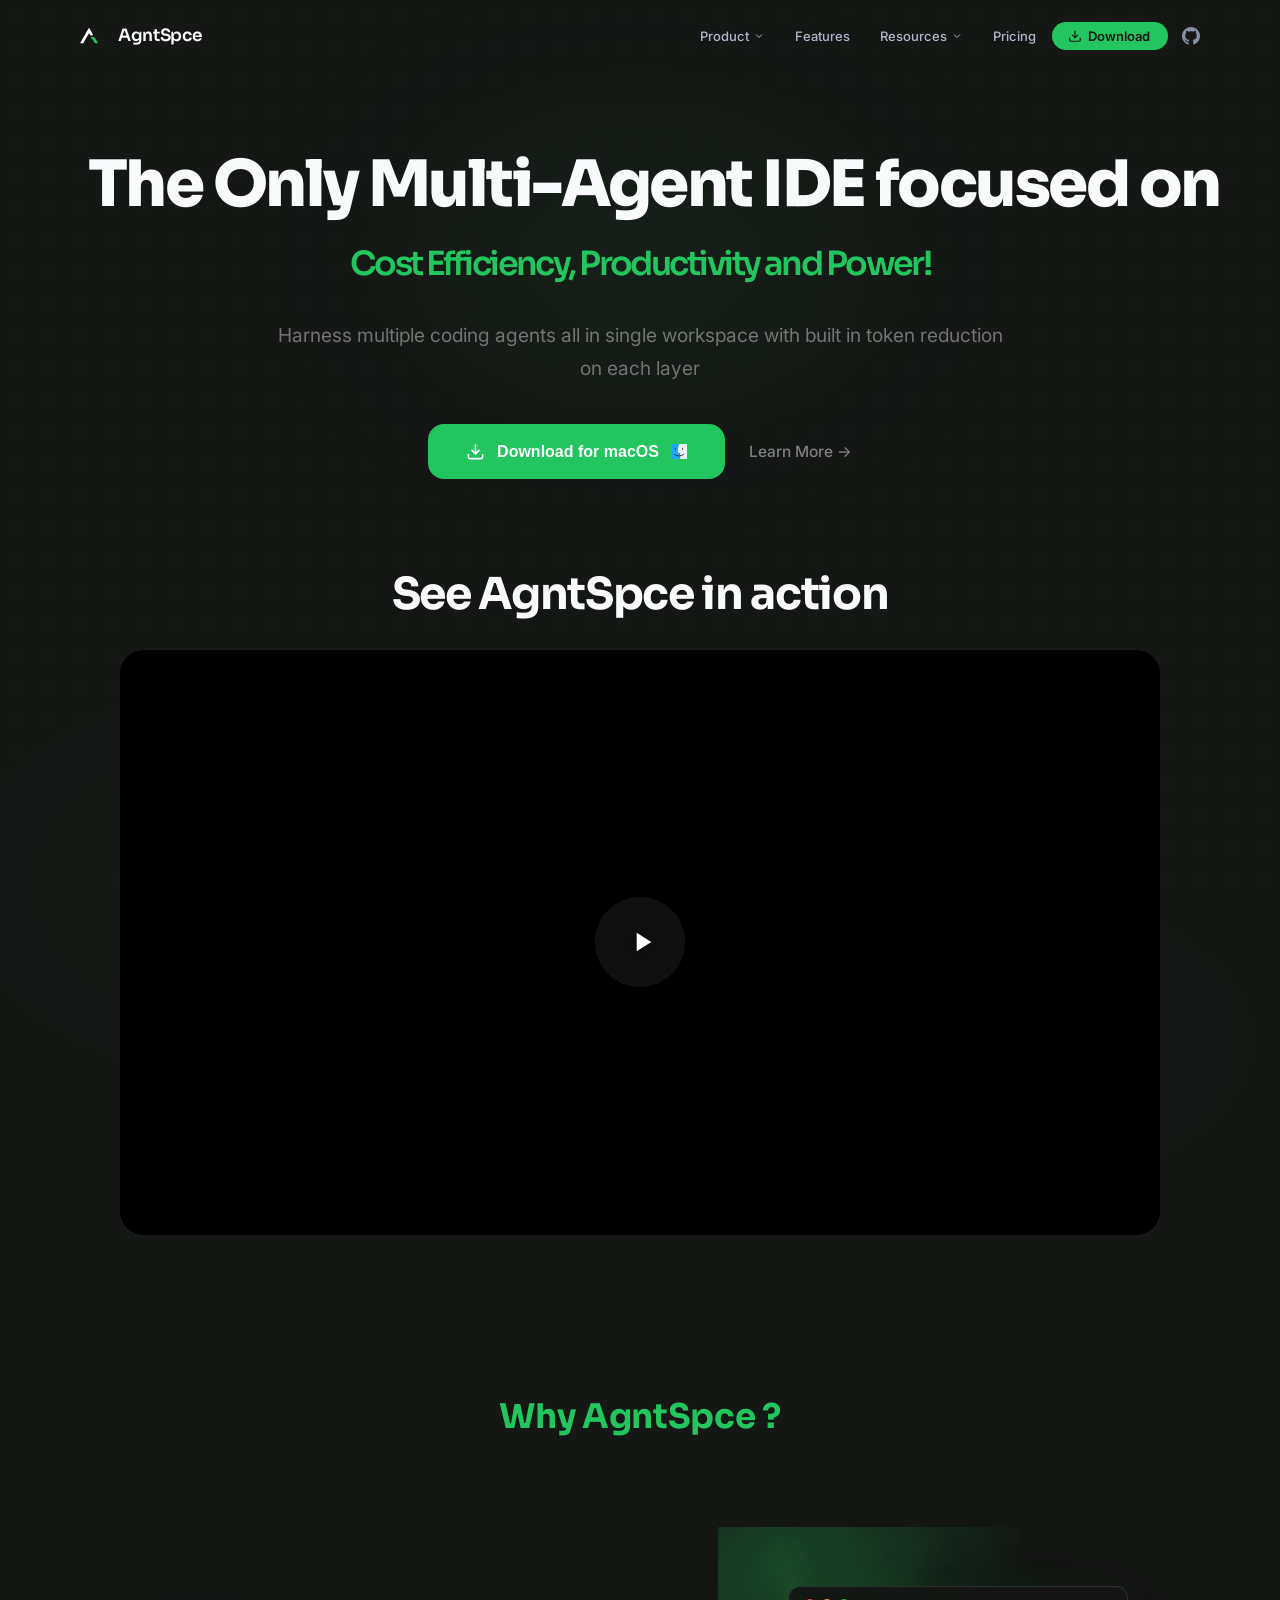
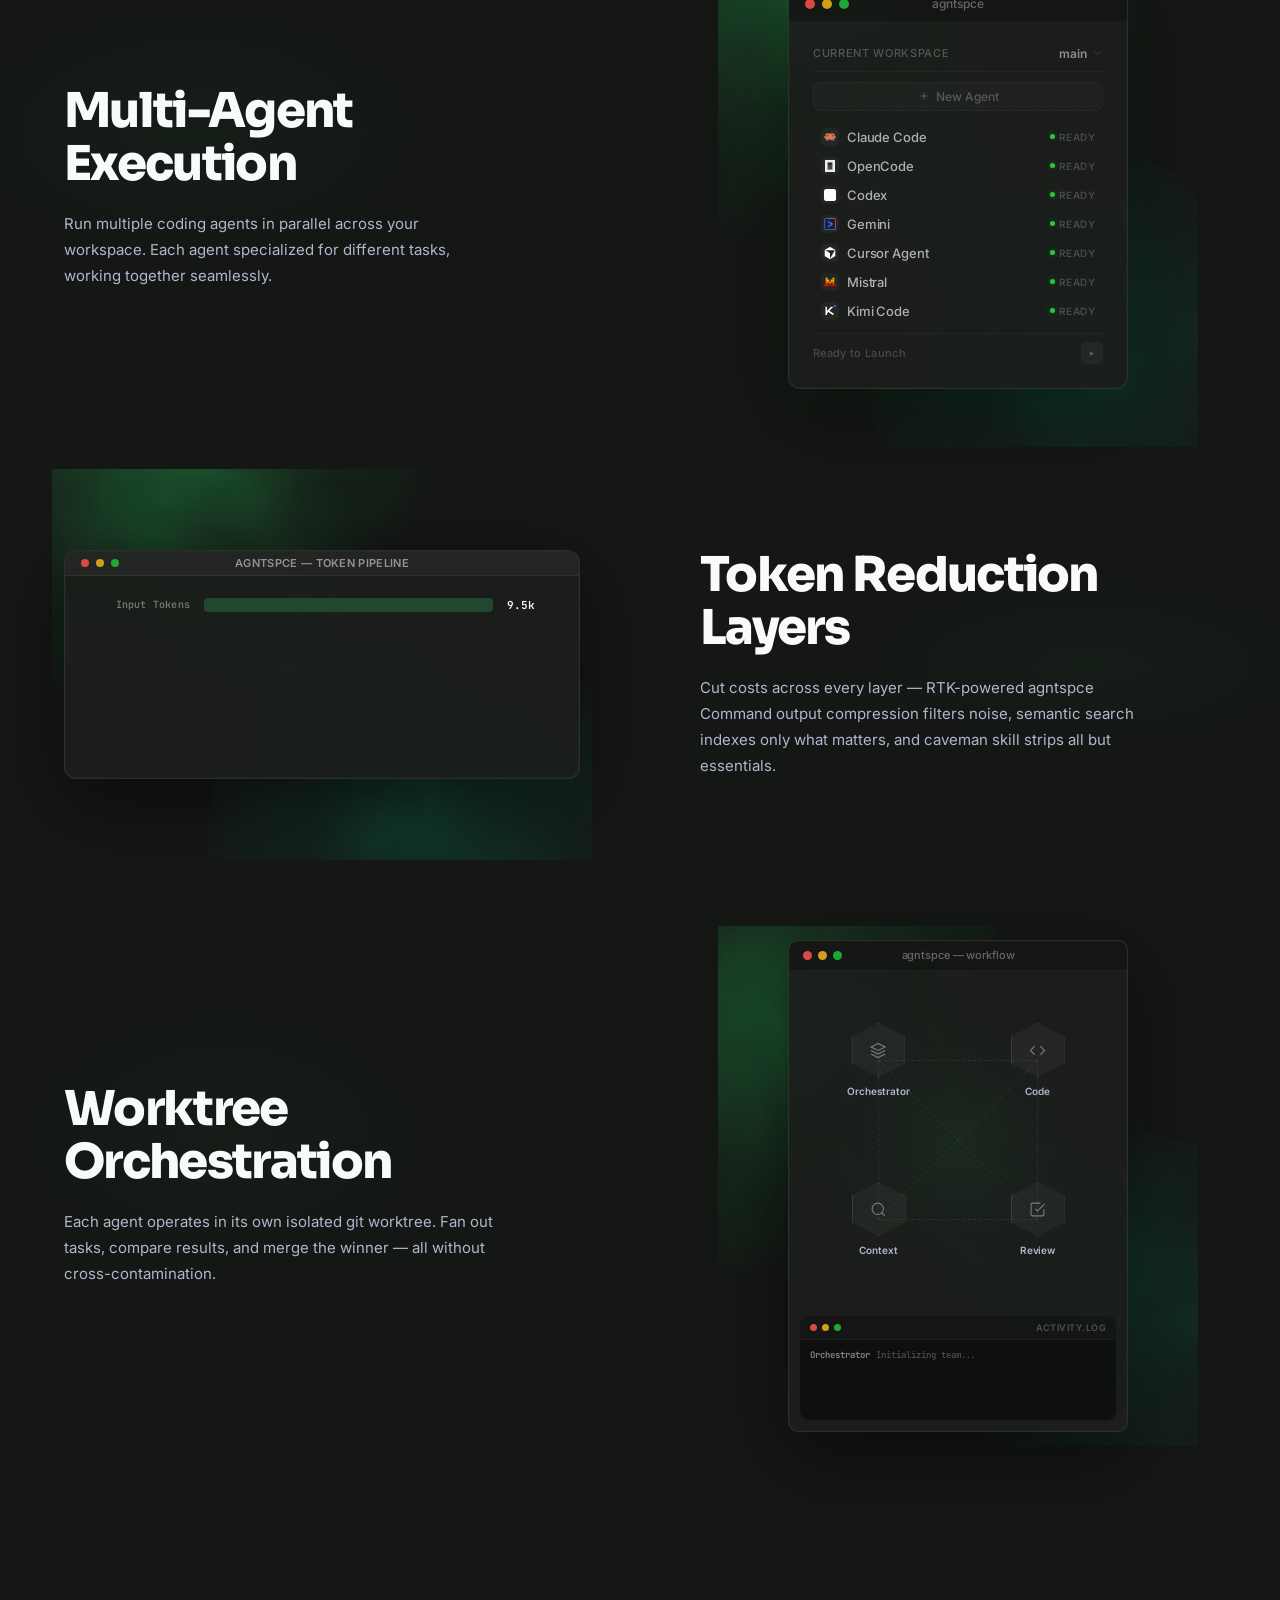
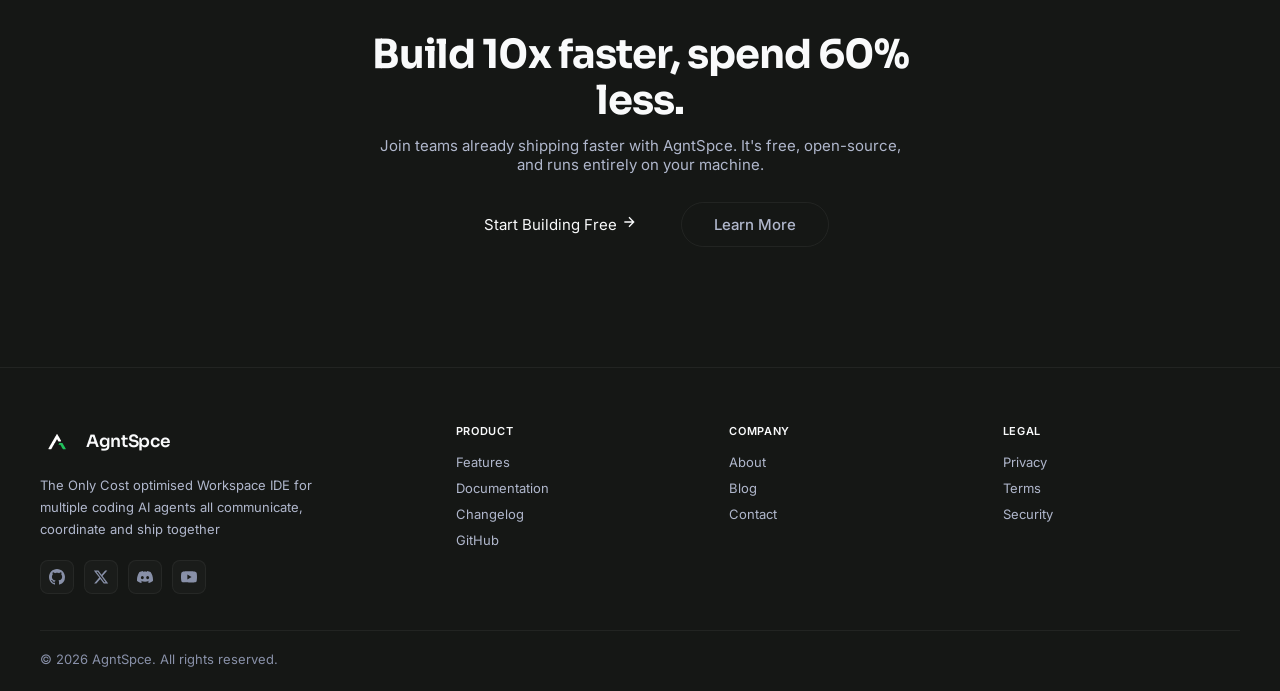
==== commit 65ca90c4: "updated website" ====
--- a/index.html
+++ b/index.html
@@ -22,24 +22,50 @@
 
 <header class="site-header" id="site-header">
   <div class="header-inner">
-    <a href="#" class="logo">
+    <a href="index.html" class="logo">
       <img src="logo.svg" alt="AgntSpce" class="logo-img" width="36" height="36">
       <span class="logo-text">AgntSpce</span>
     </a>
     <nav class="nav-desktop">
-      <a href="#showcase" class="nav-link">App</a>
-      <a href="#features" class="nav-link">Features</a>
-      <a href="#about" class="nav-link">About</a>
-      <a href="#process" class="nav-link">How it works</a>
-      <a href="#install" class="nav-link">Install</a>
-      <a href="docs.html" class="nav-link">Docs</a>
-      <a href="https://github.com/AniketWathore/agntspce" target="_blank" rel="noopener" class="nav-ghost">
-        <svg width="14" height="14" viewBox="0 0 24 24" fill="currentColor"><path d="M12 0c-6.626 0-12 5.373-12 12 0 5.302 3.438 9.8 8.207 11.387.599.111.793-.261.793-.577v-2.234c-3.338.726-4.033-1.416-4.033-1.416-.546-1.387-1.333-1.756-1.333-1.756-1.089-.745.083-.729.083-.729 1.205.084 1.839 1.237 1.839 1.237 1.07 1.834 2.807 1.304 3.492.997.107-.775.418-1.305.762-1.604-2.665-.305-5.467-1.334-5.467-5.931 0-1.311.469-2.381 1.236-3.221-.124-.303-.535-1.524.117-3.176 0 0 1.008-.322 3.301 1.23.957-.266 1.983-.399 3.003-.404 1.02.005 2.047.138 3.006.404 2.291-1.552 3.297-1.23 3.297-1.23.653 1.653.242 2.874.118 3.176.77.84 1.235 1.911 1.235 3.221 0 4.609-2.807 5.624-5.479 5.921.43.372.823 1.102.823 2.222v3.293c0 .319.192.694.801.576 4.765-1.589 8.199-6.086 8.199-11.386 0-6.627-5.373-12-12-12z"/></svg>
-        GitHub
+      <div class="dropdown">
+        <button class="dropdown-btn" data-dropdown="product">
+          Product
+          <svg class="arrow" width="12" height="12" viewBox="0 0 24 24" fill="none" stroke="currentColor" stroke-width="2"><path d="M6 9l6 6 6-6"/></svg>
+        </button>
+        <div class="dropdown-menu" data-dropdown-menu="product">
+          <a href="index.html" class="dropdown-item">
+            AgntSpce
+          </a>
+          <a href="changelog.html" class="dropdown-item">
+            Changelog
+          </a>
+        </div>
+      </div>
+      <a href="features.html" class="nav-link">Features</a>
+      <div class="dropdown">
+        <button class="dropdown-btn" data-dropdown="resources">
+          Resources
+          <svg class="arrow" width="12" height="12" viewBox="0 0 24 24" fill="none" stroke="currentColor" stroke-width="2"><path d="M6 9l6 6 6-6"/></svg>
+        </button>
+        <div class="dropdown-menu" data-dropdown-menu="resources">
+          <a href="docs.html" class="dropdown-item">
+            Documentation
+          </a>
+          <a href="about.html" class="dropdown-item">
+            About
+          </a>
+          <a href="community.html" class="dropdown-item">
+            Community
+          </a>
+        </div>
+      </div>
+      <a href="pricing.html" class="nav-link">Pricing</a>
+      <a href="download.html" class="nav-cta">
+        <svg width="16" height="16" viewBox="0 0 24 24" fill="none" stroke="currentColor" stroke-width="2"><path d="M21 15v4a2 2 0 01-2 2H5a2 2 0 01-2-2v-4"/><polyline points="7 10 12 15 17 10"/><line x1="12" y1="15" x2="12" y2="3"/></svg>
+        Download
       </a>
-      <a href="#install" class="nav-cta">
-        <svg width="16" height="16" viewBox="0 0 24 24" fill="none" stroke="currentColor" stroke-width="2"><path d="M5 12h14M12 5l7 7-7 7"/></svg>
-        Get Started
+      <a href="https://github.com/AniketWathore/agntspce" target="_blank" rel="noopener" class="nav-github" title="GitHub" aria-label="GitHub">
+        <svg width="18" height="18" viewBox="0 0 24 24" fill="currentColor"><path d="M12 0c-6.626 0-12 5.373-12 12 0 5.302 3.438 9.8 8.207 11.387.599.111.793-.261.793-.577v-2.234c-3.338.726-4.033-1.416-4.033-1.416-.546-1.387-1.333-1.756-1.333-1.756-1.089-.745.083-.729.083-.729 1.205.084 1.839 1.237 1.839 1.237 1.07 1.834 2.807 1.304 3.492.997.107-.775.418-1.305.762-1.604-2.665-.305-5.467-1.334-5.467-5.931 0-1.311.469-2.381 1.236-3.221-.124-.303-.535-1.524.117-3.176 0 0 1.008-.322 3.301 1.23.957-.266 1.983-.399 3.003-.404 1.02.005 2.047.138 3.006.404 2.291-1.552 3.297-1.23 3.297-1.23.653 1.653.242 2.874.118 3.176.77.84 1.235 1.911 1.235 3.221 0 4.609-2.807 5.624-5.479 5.921.43.372.823 1.102.823 2.222v3.293c0 .319.192.694.801.576 4.765-1.589 8.199-6.086 8.199-11.386 0-6.627-5.373-12-12-12z"/></svg>
       </a>
     </nav>
     <button class="mobile-btn" id="mobile-btn" aria-label="Menu">
@@ -47,645 +73,513 @@
     </button>
   </div>
   <div class="mobile-menu" id="mobile-menu">
-    <a href="#showcase" class="mobile-link">App</a>
-    <a href="#features" class="mobile-link">Features</a>
-    <a href="#about" class="mobile-link">About</a>
-    <a href="#process" class="mobile-link">How it works</a>
-    <a href="#install" class="mobile-link">Install</a>
-    <a href="docs.html" class="mobile-link">Docs</a>
+    <a href="index.html" class="mobile-link">Home</a>
+    <a href="features.html" class="mobile-link">Features</a>
+    <a href="pricing.html" class="mobile-link">Pricing</a>
+    <a href="docs.html" class="mobile-link">Documentation</a>
+    <a href="about.html" class="mobile-link">About</a>
+    <a href="changelog.html" class="mobile-link">Changelog</a>
+    <a href="community.html" class="mobile-link">Community</a>
     <a href="https://github.com/AniketWathore/agntspce" target="_blank" rel="noopener" class="mobile-link">GitHub</a>
-    <a href="#install" class="mobile-cta">Get Started</a>
+    <a href="download.html" class="mobile-cta">Download</a>
   </div>
 </header>
 
 <section class="hero" id="hero">
-  <div class="hero-bg"></div>
-  <div class="hero-glow" data-parallax="0.03"></div>
-  <div id="particles" class="particle-container"></div>
+  <div class="hero-glow-green"></div>
   <div class="hero-body">
     <div class="hero-container">
-      <div class="hero-left">
-        <div class="hero-badge anim-hero" style="--i:0">
-          <span class="hero-badge-dot"></span>
-          Multi-Agent Workspace IDE
-        </div>
-        <h1 class="hero-headline anim-hero" style="--i:1">
-          Your AI team<br>
-          <span>ships together.</span>
-        </h1>
-        <p class="hero-sub anim-hero" style="--i:2">
-          Only Multi Agent Workspace IDE focused on cost efficiency, productivity &amp; power. Built-in token reduction tools on every layer.
-        </p>
-        <div class="hero-actions anim-hero" style="--i:3">
-          <a href="#install" class="btn-primary">
-            Start Building Free
-            <svg width="16" height="16" viewBox="0 0 24 24" fill="none" stroke="currentColor" stroke-width="2"><path d="M5 12h14M12 5l7 7-7 7"/></svg>
-          </a>
-          <a href="#about" class="btn-secondary">Learn More</a>
-        </div>
-        <div class="hero-models anim-hero" style="--i:4">
-          <span class="models-label">Supports</span>
-          <div class="models-chips">
-            <span class="model-chip">Claude Code</span>
-            <span class="model-chip">Opencode</span>
-            <span class="model-chip">Codex</span>
-            <span class="model-chip">Gemini CLI</span>
-            <span class="model-chip">GPT</span>
-            <span class="model-chip">Llama</span>
-          </div>
-        </div>
-      </div>
-      <div class="hero-right">
-        <div class="hero-showcase">
-          <div class="showcase-browser">
-            <div class="browser-top">
-              <span></span><span></span><span></span>
-              <div class="browser-addr">app.agntspce.io</div>
+      <h1 class="hero-headline">
+        <span class="hero-title-line">The Only Multi-Agent IDE focused on</span>
+        <span class="hero-gradient-line"><span class="hero-title-gradient">Cost Efficiency, Productivity and Power!</span></span>
+      </h1>
+      <p class="hero-desc">Harness multiple coding agents all in single workspace with built in token reduction on each layer</p>
+      <div class="hero-actions">
+        <button class="dl-btn" id="dl-btn" onclick="location.href='download.html'">
+          <svg width="20" height="20" viewBox="0 0 24 24" fill="none" stroke="currentColor" stroke-width="2"><path d="M21 15v4a2 2 0 01-2 2H5a2 2 0 01-2-2v-4"/><polyline points="7 10 12 15 17 10"/><line x1="12" y1="15" x2="12" y2="3"/></svg>
+          <span id="dl-text">Download for macOS</span>
+          <img src="img/macos-icon.png" alt="" style="width:16px;height:16px;object-fit:contain">
+        </button>
+        <a href="about.html" class="hero-link">Learn More <span class="hero-link-arrow">&rarr;</span></a>
+      </div>
+    </div>
+  </div>
+</section>
+
+<section class="vd-section" id="vd-section">
+  <div class="vd-bg">
+    <div class="vd-bg-mesh"></div>
+    <div class="vd-bg-glow"></div>
+    <div class="vd-particles" id="vd-particles"></div>
+  </div>
+  <div class="vd-inner">
+    <h2 class="vd-title pop-reveal">See AgntSpce in action</h2>
+    <div class="vd-card" id="vd-card">
+      <div class="vd-video-wrap" id="vd-video-wrap">
+        <video id="vd-video" preload="metadata" playsinline disablePictureInPicture controlslist="nodownload noremoteplayback noplaybackrate">
+          <source src="img/agntspce-video.mp4" type="video/mp4">
+        </video>
+
+        <div class="vd-overlay" id="vd-overlay">
+          <button class="vd-play-btn" id="vd-play-btn" aria-label="Play demo">
+            <svg width="32" height="32" viewBox="0 0 24 24" fill="currentColor"><path d="M8 5v14l11-7z"/></svg>
+          </button>
+        </div>
+
+        <div class="vd-end-overlay" id="vd-end-overlay">
+          <div class="vd-end-content">
+            <button class="vd-replay-circle" id="vd-replay-btn" aria-label="Replay">
+              <svg width="28" height="28" viewBox="0 0 24 24" fill="none" stroke="currentColor" stroke-width="2" stroke-linecap="round" stroke-linejoin="round"><polyline points="1 4 1 10 7 10"/><path d="M3.51 15a9 9 0 1 0 2.13-9.36L1 10"/></svg>
+            </button>
+            <span class="vd-replay-label">Watch Demo Again</span>
+          </div>
+        </div>
+
+        <div class="vd-spinner" id="vd-spinner">
+          <div class="vd-spinner-ring"></div>
+        </div>
+
+        <div class="vd-center-pause" id="vd-center-pause">
+          <svg width="48" height="48" viewBox="0 0 24 24" fill="currentColor"><path d="M8 5v14l11-7z"/></svg>
+        </div>
+
+        <div class="vd-controls" id="vd-controls">
+          <div class="vd-controls-top">
+            <span class="vd-top-left">
+              <span class="vd-live-dot"></span>
+              <span class="vd-live-label">Demo</span>
+            </span>
+            <span class="vd-top-right">
+              <span class="vd-hd-badge">HD</span>
+              <button class="vd-btn-fullscreen" id="vd-btn-fs-top" aria-label="Fullscreen">
+                <svg width="16" height="16" viewBox="0 0 24 24" fill="none" stroke="currentColor" stroke-width="2" stroke-linecap="round" stroke-linejoin="round"><path d="M8 3H5a2 2 0 0 0-2 2v3m18 0V5a2 2 0 0 0-2-2h-3m0 18h3a2 2 0 0 0 2-2v-3M3 16v3a2 2 0 0 0 2 2h3"/></svg>
+              </button>
+            </span>
+          </div>
+          <div class="vd-controls-bottom">
+            <button class="vd-btn-playpause" id="vd-btn-playpause" aria-label="Play">
+              <svg class="vd-icon-play" width="18" height="18" viewBox="0 0 24 24" fill="currentColor"><path d="M8 5v14l11-7z"/></svg>
+              <svg class="vd-icon-pause" width="18" height="18" viewBox="0 0 24 24" fill="currentColor" style="display:none"><rect x="6" y="4" width="4" height="16"/><rect x="14" y="4" width="4" height="16"/></svg>
+            </button>
+            <div class="vd-progress-wrap" id="vd-progress-wrap">
+              <div class="vd-progress-track" id="vd-progress-track">
+                <div class="vd-progress-fill" id="vd-progress-fill"></div>
+                <div class="vd-progress-thumb" id="vd-progress-thumb"></div>
+              </div>
             </div>
-            <div class="browser-body">
-              <img src="app.png" alt="AgntSpce App" class="browser-app-image">
+            <span class="vd-time" id="vd-time">0:00 / 0:00</span>
+            <button class="vd-btn-speed" id="vd-btn-speed" aria-label="Playback speed">1x</button>
+            <button class="vd-btn-fullscreen vd-btn-fs-bottom" id="vd-btn-fs-bottom" aria-label="Fullscreen">
+              <svg width="16" height="16" viewBox="0 0 24 24" fill="none" stroke="currentColor" stroke-width="2" stroke-linecap="round" stroke-linejoin="round"><path d="M8 3H5a2 2 0 0 0-2 2v3m18 0V5a2 2 0 0 0-2-2h-3m0 18h3a2 2 0 0 0 2-2v-3M3 16v3a2 2 0 0 0 2 2h3"/></svg>
+            </button>
+          </div>
+        </div>
+      </div>
+    </div>
+  </div>
+</section>
+
+<section class="builders-section" style="padding:40px 0">
+  <div class="builders-inner">
+    <h2 class="builders-title pop-reveal" style="color:var(--accent);font-size:clamp(22px,2.8vw,34px);font-weight:700">Why AgntSpce ?</h2>
+  </div>
+</section>
+
+<div class="features-dot-grid"></div>
+
+<!-- Feature Section 1: Multi-Agent Execution -->
+<section class="feature-showcase" id="feature-multi-agent">
+  <div class="feature-glow" style="top:10%;left:-10%;width:50%;height:60%;background:radial-gradient(ellipse,rgba(34,197,94,.04) 0%,transparent 60%)"></div>
+  <div class="fs-inner">
+    <div class="fs-layout">
+      <div class="fs-text" data-reveal="left">
+        <h2 class="fs-title">Multi-Agent<br>Execution</h2>
+        <p class="fs-desc">Run multiple coding agents in parallel across your workspace. Each agent specialized for different tasks, working together seamlessly.</p>
+      </div>
+      <div class="fs-demo" data-reveal="right">
+        <div class="demo-bg">
+          <svg class="demo-bg-svg" viewBox="0 0 400 400" preserveAspectRatio="xMidYMid slice" xmlns="http://www.w3.org/2000/svg">
+            <defs>
+              <filter id="liquid" x="-30%" y="-30%" width="160%" height="160%">
+                <feTurbulence type="fractalNoise" baseFrequency="0.015" numOctaves="3" result="noise">
+                  <animate attributeName="baseFrequency" values="0.012;0.02;0.015;0.022;0.012" dur="18s" repeatCount="indefinite" />
+                </feTurbulence>
+                <feDisplacementMap in="SourceGraphic" in2="noise" scale="55" xChannelSelector="R" yChannelSelector="G" />
+              </filter>
+              <radialGradient id="g1" cx="40%" cy="40%" r="60%">
+                <stop offset="0%" stop-color="#27C95E" stop-opacity="0.32" />
+                <stop offset="55%" stop-color="#27C95E" stop-opacity="0.1" />
+                <stop offset="100%" stop-color="#27C95E" stop-opacity="0" />
+              </radialGradient>
+              <radialGradient id="g2" cx="50%" cy="50%" r="60%">
+                <stop offset="0%" stop-color="#10B981" stop-opacity="0.22" />
+                <stop offset="55%" stop-color="#10B981" stop-opacity="0.07" />
+                <stop offset="100%" stop-color="#10B981" stop-opacity="0" />
+              </radialGradient>
+              <radialGradient id="g3" cx="50%" cy="50%" r="60%">
+                <stop offset="0%" stop-color="#34D399" stop-opacity="0.18" />
+                <stop offset="55%" stop-color="#34D399" stop-opacity="0.05" />
+                <stop offset="100%" stop-color="#34D399" stop-opacity="0" />
+              </radialGradient>
+            </defs>
+            <g filter="url(#liquid)">
+              <ellipse cx="32%" cy="30%" rx="30%" ry="28%" fill="url(#g1)">
+                <animate attributeName="cx" values="32%;38%;28%;32%" dur="16s" repeatCount="indefinite" />
+                <animate attributeName="cy" values="30%;25%;35%;30%" dur="16s" repeatCount="indefinite" />
+              </ellipse>
+              <ellipse cx="68%" cy="70%" rx="28%" ry="25%" fill="url(#g2)">
+                <animate attributeName="cx" values="68%;62%;72%;68%" dur="19s" repeatCount="indefinite" />
+                <animate attributeName="cy" values="70%;75%;65%;70%" dur="19s" repeatCount="indefinite" />
+              </ellipse>
+              <ellipse cx="50%" cy="50%" rx="16%" ry="14%" fill="url(#g3)">
+                <animate attributeName="cx" values="50%;45%;55%;50%" dur="22s" repeatCount="indefinite" />
+                <animate attributeName="cy" values="50%;55%;45%;50%" dur="22s" repeatCount="indefinite" />
+              </ellipse>
+            </g>
+          </svg>
+        </div>
+        <div class="demo-window" id="demo-multi-agent">
+          <div class="demo-top">
+            <div class="demo-dots"><span></span><span></span><span></span></div>
+            <span class="demo-title">agntspce</span>
+          </div>
+          <div class="demo-body">
+            <div class="al-inner">
+              <div class="al-workspace">
+                <span class="al-ws-label">Current Workspace</span>
+                <span class="al-ws-value">main
+                  <svg width="12" height="12" viewBox="0 0 24 24" fill="none" stroke="currentColor" stroke-width="2"><path d="M6 9l6 6 6-6"/></svg>
+                </span>
+              </div>
+              <button class="al-add-agent">
+                <svg width="12" height="12" viewBox="0 0 24 24" fill="none" stroke="currentColor" stroke-width="2"><path d="M12 5v14M5 12h14"/></svg>
+                New Agent
+              </button>
+              <div class="al-agent-list">
+                <div class="al-agent" data-agent="claude">
+                  <div class="al-agent-main">
+                    <div class="al-agent-icon">
+                      <img src="img/claudecode-color.png" alt="Claude Code">
+                    </div>
+                    <span class="al-agent-name">Claude Code</span>
+                    <span class="al-agent-status">Ready</span>
+                  </div>
+                  <div class="al-agent-detail">
+                    <div class="al-step">Creating isolated workspace...</div>
+                    <div class="al-step">Initializing environment...</div>
+                    <div class="al-step">Ready <span class="al-check">&#10003;</span></div>
+                  </div>
+                </div>
+                <div class="al-agent" data-agent="opencode">
+                  <div class="al-agent-main">
+                    <div class="al-agent-icon">
+                      <img src="img/opencode-color.png" alt="OpenCode">
+                    </div>
+                    <span class="al-agent-name">OpenCode</span>
+                    <span class="al-agent-status">Ready</span>
+                  </div>
+                  <div class="al-agent-detail">
+                    <div class="al-step">Creating isolated workspace...</div>
+                    <div class="al-step">Initializing environment...</div>
+                    <div class="al-step">Ready <span class="al-check">&#10003;</span></div>
+                  </div>
+                </div>
+                <div class="al-agent" data-agent="codex">
+                  <div class="al-agent-main">
+                    <div class="al-agent-icon">
+                      <img src="img/codex-color.png" alt="Codex">
+                    </div>
+                    <span class="al-agent-name">Codex</span>
+                    <span class="al-agent-status">Ready</span>
+                  </div>
+                  <div class="al-agent-detail">
+                    <div class="al-step">Creating isolated workspace...</div>
+                    <div class="al-step">Initializing environment...</div>
+                    <div class="al-step">Ready <span class="al-check">&#10003;</span></div>
+                  </div>
+                </div>
+                <div class="al-agent" data-agent="gemini">
+                  <div class="al-agent-main">
+                    <div class="al-agent-icon">
+                      <img src="img/geminicli-color.png" alt="Gemini">
+                    </div>
+                    <span class="al-agent-name">Gemini</span>
+                    <span class="al-agent-status">Ready</span>
+                  </div>
+                  <div class="al-agent-detail">
+                    <div class="al-step">Creating isolated workspace...</div>
+                    <div class="al-step">Initializing environment...</div>
+                    <div class="al-step">Ready <span class="al-check">&#10003;</span></div>
+                  </div>
+                </div>
+                <div class="al-agent" data-agent="cursor">
+                  <div class="al-agent-main">
+                    <div class="al-agent-icon">
+                      <img src="img/cursor.svg" alt="Cursor Agent">
+                    </div>
+                    <span class="al-agent-name">Cursor Agent</span>
+                    <span class="al-agent-status">Ready</span>
+                  </div>
+                  <div class="al-agent-detail">
+                    <div class="al-step">Creating isolated workspace...</div>
+                    <div class="al-step">Initializing environment...</div>
+                    <div class="al-step">Ready <span class="al-check">&#10003;</span></div>
+                  </div>
+                </div>
+                <div class="al-agent" data-agent="mistral">
+                  <div class="al-agent-main">
+                    <div class="al-agent-icon">
+                      <img src="img/mistral-color.svg" alt="Mistral">
+                    </div>
+                    <span class="al-agent-name">Mistral</span>
+                    <span class="al-agent-status">Ready</span>
+                  </div>
+                  <div class="al-agent-detail">
+                    <div class="al-step">Creating isolated workspace...</div>
+                    <div class="al-step">Initializing environment...</div>
+                    <div class="al-step">Ready <span class="al-check">&#10003;</span></div>
+                  </div>
+                </div>
+                <div class="al-agent" data-agent="kimi">
+                  <div class="al-agent-main">
+                    <div class="al-agent-icon">
+                      <img src="img/kimi-color.svg" alt="Kimi Code">
+                    </div>
+                    <span class="al-agent-name">Kimi Code</span>
+                    <span class="al-agent-status">Ready</span>
+                  </div>
+                  <div class="al-agent-detail">
+                    <div class="al-step">Creating isolated workspace...</div>
+                    <div class="al-step">Initializing environment...</div>
+                    <div class="al-step">Ready <span class="al-check">&#10003;</span></div>
+                  </div>
+                </div>
+              </div>
+              <div class="al-bottom-bar">
+                <span class="al-bb-label">Ready to Launch</span>
+                <div class="al-bb-action">&#9656;</div>
+              </div>
             </div>
           </div>
-          <div class="showcase-card card-1">
-            <div class="sc-icon"><svg width="14" height="14" viewBox="0 0 24 24" fill="none" stroke="currentColor" stroke-width="2"><circle cx="12" cy="12" r="3"/><path d="M19.4 15a1.65 1.65 0 00.33 1.82l.06.06a2 2 0 010 2.83 2 2 0 01-2.83 0l-.06-.06a1.65 1.65 0 00-1.82-.33 1.65 1.65 0 00-1 1.51V21a2 2 0 01-4 0v-.09A1.65 1.65 0 009 19.4a1.65 1.65 0 00-1.82.33l-.06.06a2 2 0 01-2.83-2.83l.06-.06A1.65 1.65 0 004.68 15a1.65 1.65 0 00-1.51-1H3a2 2 0 010-4h.09A1.65 1.65 0 004.6 9a1.65 1.65 0 00-.33-1.82l-.06-.06a2 2 0 012.83-2.83l.06.06A1.65 1.65 0 009 4.68a1.65 1.65 0 001-1.51V3a2 2 0 014 0v.09a1.65 1.65 0 001 1.51 1.65 1.65 0 001.82-.33l.06-.06a2 2 0 012.83 2.83l-.06.06A1.65 1.65 0 0019.4 9a1.65 1.65 0 001.51 1H21a2 2 0 010 4h-.09a1.65 1.65 0 00-1.51 1z"/></svg></div>
-            <div class="sc-content">
-              <span class="sc-label">Agents</span>
-              <span class="sc-value">5 online</span>
+        </div>
+      </div>
+    </div>
+  </div>
+</section>
+
+<!-- Feature Section 2: Token Reduction Layers -->
+<section class="feature-showcase" id="feature-token-reduction">
+  <div class="feature-glow" style="top:20%;right:-10%;width:50%;height:60%;background:radial-gradient(ellipse,rgba(34,197,94,.035) 0%,transparent 60%)"></div>
+  <div class="fs-inner">
+    <div class="fs-layout">
+      <div class="fs-demo" data-reveal="left">
+        <div class="demo-bg">
+          <svg class="demo-bg-svg" viewBox="0 0 400 400" preserveAspectRatio="xMidYMid slice" xmlns="http://www.w3.org/2000/svg">
+            <defs>
+              <filter id="liquid-2" x="-30%" y="-30%" width="160%" height="160%">
+                <feTurbulence type="fractalNoise" baseFrequency="0.015" numOctaves="3" result="noise">
+                  <animate attributeName="baseFrequency" values="0.014;0.021;0.016;0.023;0.014" dur="17s" repeatCount="indefinite" />
+                </feTurbulence>
+                <feDisplacementMap in="SourceGraphic" in2="noise" scale="55" xChannelSelector="R" yChannelSelector="G" />
+              </filter>
+              <radialGradient id="g2-1" cx="40%" cy="40%" r="60%">
+                <stop offset="0%" stop-color="#27C95E" stop-opacity="0.32" />
+                <stop offset="55%" stop-color="#27C95E" stop-opacity="0.1" />
+                <stop offset="100%" stop-color="#27C95E" stop-opacity="0" />
+              </radialGradient>
+              <radialGradient id="g2-2" cx="50%" cy="50%" r="60%">
+                <stop offset="0%" stop-color="#10B981" stop-opacity="0.22" />
+                <stop offset="55%" stop-color="#10B981" stop-opacity="0.07" />
+                <stop offset="100%" stop-color="#10B981" stop-opacity="0" />
+              </radialGradient>
+              <radialGradient id="g2-3" cx="50%" cy="50%" r="60%">
+                <stop offset="0%" stop-color="#34D399" stop-opacity="0.18" />
+                <stop offset="55%" stop-color="#34D399" stop-opacity="0.05" />
+                <stop offset="100%" stop-color="#34D399" stop-opacity="0" />
+              </radialGradient>
+            </defs>
+            <g filter="url(#liquid-2)">
+              <ellipse cx="35%" cy="32%" rx="28%" ry="26%" fill="url(#g2-1)">
+                <animate attributeName="cx" values="35%;40%;30%;35%" dur="17s" repeatCount="indefinite" />
+                <animate attributeName="cy" values="32%;28%;36%;32%" dur="17s" repeatCount="indefinite" />
+              </ellipse>
+              <ellipse cx="65%" cy="68%" rx="26%" ry="24%" fill="url(#g2-2)">
+                <animate attributeName="cx" values="65%;60%;70%;65%" dur="20s" repeatCount="indefinite" />
+                <animate attributeName="cy" values="68%;72%;64%;68%" dur="20s" repeatCount="indefinite" />
+              </ellipse>
+              <ellipse cx="48%" cy="50%" rx="15%" ry="13%" fill="url(#g2-3)">
+                <animate attributeName="cx" values="48%;44%;52%;48%" dur="23s" repeatCount="indefinite" />
+                <animate attributeName="cy" values="50%;54%;46%;50%" dur="23s" repeatCount="indefinite" />
+              </ellipse>
+            </g>
+          </svg>
+        </div>
+        <div class="demo-window" id="demo-token-reduction">
+          <div class="demo-top">
+            <div class="demo-dots"><span></span><span></span><span></span></div>
+            <span class="demo-title">agntspce — token pipeline</span>
+          </div>
+          <div class="demo-body">
+            <div class="token-pipeline" id="token-pipeline">
+              <div class="tk-stage" data-stage="input">
+                <span class="tk-label">Input Tokens</span>
+                <div class="tk-bar-wrap"><div class="tk-bar tk-input" id="tk-bar-input"></div></div>
+                <span class="tk-count" id="tk-count-input">0</span>
+              </div>
+              <div class="tk-stage" data-stage="compress">
+                <span class="tk-label">Compression</span>
+                <div class="tk-bar-wrap"><div class="tk-bar tk-compress" id="tk-bar-compress"></div></div>
+                <span class="tk-count" id="tk-count-compress">0</span>
+              </div>
+              <div class="tk-stage" data-stage="filter">
+                <span class="tk-label">Semantic Filter</span>
+                <div class="tk-bar-wrap"><div class="tk-bar tk-filter" id="tk-bar-filter"></div></div>
+                <span class="tk-count" id="tk-count-filter">0</span>
+              </div>
+              <div class="tk-stage" data-stage="context">
+                <span class="tk-label">Relevant Context</span>
+                <div class="tk-bar-wrap"><div class="tk-bar tk-context" id="tk-bar-context"></div></div>
+                <span class="tk-count" id="tk-count-context">0</span>
+              </div>
+              <div class="tk-stage" data-stage="output">
+                <span class="tk-label">Output Tokens</span>
+                <div class="tk-bar-wrap"><div class="tk-bar tk-output" id="tk-bar-output"></div></div>
+                <span class="tk-count" id="tk-count-output">0</span>
+              </div>
             </div>
           </div>
-          <div class="showcase-card card-2">
-            <div class="sc-icon"><svg width="14" height="14" viewBox="0 0 24 24" fill="none" stroke="currentColor" stroke-width="2"><polyline points="22 7 13.5 15.5 8.5 10.5 2 17"/><polyline points="16 7 22 7 22 13"/></svg></div>
-            <div class="sc-content">
-              <span class="sc-label">Tasks</span>
-              <span class="sc-value">142 done</span>
+        </div>
+      </div>
+      <div class="fs-text" data-reveal="right">
+        <h2 class="fs-title">Token Reduction<br>Layers</h2>
+        <p class="fs-desc">Cut costs across every layer — RTK-powered agntspce Command output compression filters noise, semantic search indexes only what matters, and caveman skill strips all but essentials.</p>
+      </div>
+    </div>
+  </div>
+</section>
+
+<!-- Feature Section 3: Worktree Orchestration -->
+<section class="feature-showcase" id="feature-worktree">
+  <div class="feature-glow" style="top:15%;left:-5%;width:45%;height:55%;background:radial-gradient(ellipse,rgba(34,197,94,.035) 0%,transparent 60%)"></div>
+  <div class="fs-inner">
+    <div class="fs-layout">
+      <div class="fs-text" data-reveal="left">
+        <h2 class="fs-title">Worktree<br>Orchestration</h2>
+        <p class="fs-desc">Each agent operates in its own isolated git worktree. Fan out tasks, compare results, and merge the winner — all without cross-contamination.</p>
+      </div>
+      <div class="fs-demo" id="demo-worktree" data-reveal="right">
+        <div class="demo-bg">
+          <svg class="demo-bg-svg" viewBox="0 0 400 400" preserveAspectRatio="xMidYMid slice" xmlns="http://www.w3.org/2000/svg">
+            <defs>
+              <filter id="liquid-3" x="-30%" y="-30%" width="160%" height="160%">
+                <feTurbulence type="fractalNoise" baseFrequency="0.015" numOctaves="3" result="noise">
+                  <animate attributeName="baseFrequency" values="0.013;0.019;0.017;0.024;0.013" dur="19s" repeatCount="indefinite" />
+                </feTurbulence>
+                <feDisplacementMap in="SourceGraphic" in2="noise" scale="55" xChannelSelector="R" yChannelSelector="G" />
+              </filter>
+              <radialGradient id="g3-1" cx="40%" cy="40%" r="60%">
+                <stop offset="0%" stop-color="#27C95E" stop-opacity="0.32" />
+                <stop offset="55%" stop-color="#27C95E" stop-opacity="0.1" />
+                <stop offset="100%" stop-color="#27C95E" stop-opacity="0" />
+              </radialGradient>
+              <radialGradient id="g3-2" cx="50%" cy="50%" r="60%">
+                <stop offset="0%" stop-color="#10B981" stop-opacity="0.22" />
+                <stop offset="55%" stop-color="#10B981" stop-opacity="0.07" />
+                <stop offset="100%" stop-color="#10B981" stop-opacity="0" />
+              </radialGradient>
+              <radialGradient id="g3-3" cx="50%" cy="50%" r="60%">
+                <stop offset="0%" stop-color="#34D399" stop-opacity="0.18" />
+                <stop offset="55%" stop-color="#34D399" stop-opacity="0.05" />
+                <stop offset="100%" stop-color="#34D399" stop-opacity="0" />
+              </radialGradient>
+            </defs>
+            <g filter="url(#liquid-3)">
+              <ellipse cx="30%" cy="35%" rx="32%" ry="28%" fill="url(#g3-1)">
+                <animate attributeName="cx" values="30%;36%;26%;30%" dur="18s" repeatCount="indefinite" />
+                <animate attributeName="cy" values="35%;30%;40%;35%" dur="18s" repeatCount="indefinite" />
+              </ellipse>
+              <ellipse cx="70%" cy="65%" rx="27%" ry="25%" fill="url(#g3-2)">
+                <animate attributeName="cx" values="70%;65%;75%;70%" dur="21s" repeatCount="indefinite" />
+                <animate attributeName="cy" values="65%;70%;60%;65%" dur="21s" repeatCount="indefinite" />
+              </ellipse>
+              <ellipse cx="52%" cy="48%" rx="17%" ry="15%" fill="url(#g3-3)">
+                <animate attributeName="cx" values="52%;47%;57%;52%" dur="24s" repeatCount="indefinite" />
+                <animate attributeName="cy" values="48%;53%;43%;48%" dur="24s" repeatCount="indefinite" />
+              </ellipse>
+            </g>
+          </svg>
+        </div>
+        <div class="wf-mac-window">
+          <div class="wf-mac-top">
+            <div class="demo-dots"><span></span><span></span><span></span></div>
+            <span class="wf-mac-title">agntspce — workflow</span>
+          </div>
+          <div class="wf-mac-body">
+            <div class="wf-graph">
+              <svg class="wf-svg" viewBox="0 0 400 400" preserveAspectRatio="xMidYMid meet">
+                <defs>
+                  <filter id="wf-glow">
+                    <feGaussianBlur stdDeviation="2" result="blur"/>
+                    <feMerge><feMergeNode in="blur"/><feMergeNode in="SourceGraphic"/></feMerge>
+                  </filter>
+                  <radialGradient id="wf-ambient" cx="50%" cy="50%" r="50%">
+                    <stop offset="0%" stop-color="rgba(34,197,94,0.06)"/>
+                    <stop offset="100%" stop-color="transparent"/>
+                  </radialGradient>
+                </defs>
+                <rect width="400" height="400" fill="url(#wf-ambient)"/>
+                <g class="wf-lines" fill="none" stroke="rgba(255,255,255,.08)" stroke-width="1.2" stroke-dasharray="4 3">
+                  <line class="wf-line" data-route="0" x1="100" y1="100" x2="300" y2="100"/>
+                  <line class="wf-line" data-route="1" x1="100" y1="300" x2="300" y2="300"/>
+                  <line class="wf-line" data-route="2" x1="100" y1="100" x2="100" y2="300"/>
+                  <line class="wf-line" data-route="3" x1="300" y1="100" x2="300" y2="300"/>
+                  <line class="wf-line" data-route="4" x1="100" y1="100" x2="300" y2="300"/>
+                  <line class="wf-line" data-route="5" x1="300" y1="100" x2="100" y2="300"/>
+                </g>
+                <g id="wf-particles">
+                  <circle class="wf-particle" r="3" fill="rgba(34,197,94,0.9)" filter="url(#wf-glow)"/>
+                </g>
+              </svg>
+              <div class="wf-node" data-agent="orchestrator" style="left:25%;top:25%">
+                <div class="wf-node-glow"></div>
+                <div class="wf-node-hex">
+                  <svg class="wf-node-icon" viewBox="0 0 24 24" fill="none" stroke="currentColor" stroke-width="1.5"><path d="M12 2L2 7l10 5 10-5-10-5zM2 17l10 5 10-5M2 12l10 5 10-5"/></svg>
+                </div>
+                <span class="wf-node-label">Orchestrator</span>
+              </div>
+              <div class="wf-node" data-agent="code" style="left:75%;top:25%">
+                <div class="wf-node-glow"></div>
+                <div class="wf-node-hex">
+                  <svg class="wf-node-icon" viewBox="0 0 24 24" fill="none" stroke="currentColor" stroke-width="1.5"><polyline points="16 18 22 12 16 6"/><polyline points="8 6 2 12 8 18"/></svg>
+                </div>
+                <span class="wf-node-label">Code</span>
+              </div>
+              <div class="wf-node" data-agent="research" style="left:25%;top:75%">
+                <div class="wf-node-glow"></div>
+                <div class="wf-node-hex">
+                  <svg class="wf-node-icon" viewBox="0 0 24 24" fill="none" stroke="currentColor" stroke-width="1.5"><circle cx="11" cy="11" r="8"/><path d="M21 21l-4.35-4.35"/></svg>
+                </div>
+                <span class="wf-node-label">Context</span>
+              </div>
+              <div class="wf-node" data-agent="review" style="left:75%;top:75%">
+                <div class="wf-node-glow"></div>
+                <div class="wf-node-hex">
+                  <svg class="wf-node-icon" viewBox="0 0 24 24" fill="none" stroke="currentColor" stroke-width="1.5"><path d="M9 11l3 3L22 4"/><path d="M21 12v7a2 2 0 01-2 2H5a2 2 0 01-2-2V5a2 2 0 012-2h11"/></svg>
+                </div>
+                <span class="wf-node-label">Review</span>
+              </div>
             </div>
-          </div>
-          <div class="showcase-card card-3">
-            <div class="sc-icon"><svg width="14" height="14" viewBox="0 0 24 24" fill="none" stroke="currentColor" stroke-width="2"><path d="M12 22s8-4 8-10V5l-8-3-8 3v7c0 6 8 10 8 10z"/></svg></div>
-            <div class="sc-content">
-              <span class="sc-label">Status</span>
-              <span class="sc-value">All clear</span>
+            <div class="wf-log">
+              <div class="wf-log-header">
+                <div class="wf-log-dots"><span></span><span></span><span></span></div>
+                <span class="wf-log-title">activity.log</span>
+              </div>
+              <div class="wf-log-body">
+                <div class="wf-log-messages" id="wf-log-messages"></div>
+              </div>
             </div>
           </div>
-          <div class="workflow-node node-1">
-            <svg width="16" height="16" viewBox="0 0 24 24" fill="none" stroke="currentColor" stroke-width="1.5"><path d="M9 18V5l12-2v13"/><circle cx="6" cy="18" r="3"/><circle cx="18" cy="16" r="3"/></svg>
-          </div>
-          <div class="workflow-node node-2">
-            <svg width="16" height="16" viewBox="0 0 24 24" fill="none" stroke="currentColor" stroke-width="1.5"><polyline points="22 12 18 12 15 21 9 3 6 12 2 12"/></svg>
-          </div>
-          <div class="workflow-node node-3">
-            <svg width="16" height="16" viewBox="0 0 24 24" fill="none" stroke="currentColor" stroke-width="1.5"><polyline points="22 7 13.5 15.5 8.5 10.5 2 17"/><polyline points="16 7 22 7 22 13"/></svg>
-          </div>
-          <div class="showcase-terminal">
-            <div class="term-header">
-              <span class="term-title">bash</span>
-              <span class="term-dot"></span>
-            </div>
-            <div class="term-body">
-              <span class="term-line"><span class="term-prompt">$</span> deploy --all</span>
-              <span class="term-line term-out">✓ agent-01 shipped</span>
-              <span class="term-line term-out">✓ agent-02 shipped</span>
-              <span class="term-line term-cursor"><span class="term-prompt">$</span> <span class="cursor-blink">&#9612;</span></span>
-            </div>
-          </div>
-          <svg class="connection-lines" viewBox="0 0 400 400" fill="none">
-            <path d="M200 80 Q280 160 320 240" stroke="rgba(255,255,255,.08)" stroke-width="1.5" stroke-dasharray="4 4" class="conn-line"/>
-            <path d="M200 80 Q120 160 80 240" stroke="rgba(255,255,255,.08)" stroke-width="1.5" stroke-dasharray="4 4" class="conn-line"/>
-            <path d="M320 240 Q200 300 80 240" stroke="rgba(255,255,255,.06)" stroke-width="1" stroke-dasharray="3 3" class="conn-line"/>
-            <circle cx="200" cy="80" r="4" fill="rgba(255,255,255,.3)" class="conn-dot"/>
-            <circle cx="320" cy="240" r="3" fill="rgba(255,255,255,.2)" class="conn-dot"/>
-            <circle cx="80" cy="240" r="3" fill="rgba(255,255,255,.2)" class="conn-dot"/>
-          </svg>
-          <div class="ambient-orbs">
-            <div class="orb orb-1"></div>
-            <div class="orb orb-2"></div>
-          </div>
-        </div>
-      </div>
-    </div>
-  </div>
-</section>
-
-<section class="section" style="padding-top:0;padding-bottom:60px">
-  <div class="section-inner">
-    <div class="stats-bar animate-up">
-      <div class="stat-cell">
-        <div class="stat-number"><span>87%</span></div>
-        <div class="stat-label">Token Reduction</div>
-      </div>
-      <div class="stat-cell">
-        <div class="stat-number"><span>10x</span></div>
-        <div class="stat-label">Faster Development</div>
-      </div>
-      <div class="stat-cell">
-        <div class="stat-number">&#8734;</div>
-        <div class="stat-label">Parallel Agents</div>
-      </div>
-      <div class="stat-cell">
-        <div class="stat-number"><span>60%</span></div>
-        <div class="stat-label">Cost Savings</div>
-      </div>
-    </div>
-  </div>
-</section>
-
-<section class="agent-strip-section">
-  <div class="agent-strip-inner">
-    <p class="agent-strip-label">Supported AI Coding Agents</p>
-    <div class="agents-strip">
-      <div class="agent-item">
-        <img src="img/opencode-color.png" alt="Opencode" loading="lazy">
-        <span>Opencode</span>
-      </div>
-      <div class="agent-item">
-        <img src="img/claudecode-color.png" alt="Claude Code" loading="lazy">
-        <span>Claude Code</span>
-      </div>
-      <div class="agent-item">
-        <img src="img/codex-color.png" alt="Codex" loading="lazy">
-        <span>Codex</span>
-      </div>
-      <div class="agent-item">
-        <img src="img/geminicli-color.png" alt="Gemini CLI" loading="lazy">
-        <span>Gemini CLI</span>
-      </div>
-    </div>
-  </div>
-</section>
-
-<section class="showcase-section" id="showcase">
-  <div class="showcase-glow"></div>
-  <div class="sc-body">
-    <div class="sc-window animate-scale" id="sc-window">
-      <div class="sc-top">
-        <div class="sc-dots"><span></span><span></span><span></span></div>
-        <div class="sc-loc">app.agntspce.io</div>
-        <div class="sc-action">
-          <svg width="14" height="14" viewBox="0 0 24 24" fill="none" stroke="currentColor" stroke-width="1.5"><rect x="3" y="3" width="18" height="18" rx="2"/></svg>
-        </div>
-      </div>
-      <div class="sc-grid">
-        <div class="sc-sidebar">
-          <div class="scs-item active">
-            <svg width="16" height="16" viewBox="0 0 24 24" fill="none" stroke="currentColor" stroke-width="1.5"><rect x="3" y="3" width="7" height="7"/><rect x="14" y="3" width="7" height="7"/><rect x="3" y="14" width="7" height="7"/><rect x="14" y="14" width="7" height="7"/></svg>
-          </div>
-          <div class="scs-item">
-            <svg width="16" height="16" viewBox="0 0 24 24" fill="none" stroke="currentColor" stroke-width="1.5"><path d="M12 22s8-4 8-10V5l-8-3-8 3v7c0 6 8 10 8 10z"/></svg>
-          </div>
-          <div class="scs-item">
-            <svg width="16" height="16" viewBox="0 0 24 24" fill="none" stroke="currentColor" stroke-width="1.5"><path d="M21 15a2 2 0 01-2 2H7l-4 4V5a2 2 0 012-2h14a2 2 0 012 2z"/></svg>
-          </div>
-          <div class="scs-item">
-            <svg width="16" height="16" viewBox="0 0 24 24" fill="none" stroke="currentColor" stroke-width="1.5"><polyline points="22 12 18 12 15 21 9 3 6 12 2 12"/></svg>
-          </div>
-          <div class="scs-item">
-            <svg width="16" height="16" viewBox="0 0 24 24" fill="none" stroke="currentColor" stroke-width="1.5"><circle cx="12" cy="12" r="3"/><path d="M19.4 15a1.65 1.65 0 00.33 1.82l.06.06a2 2 0 010 2.83 2 2 0 01-2.83 0l-.06-.06a1.65 1.65 0 00-1.82-.33 1.65 1.65 0 00-1 1.51V21a2 2 0 01-4 0v-.09A1.65 1.65 0 009 19.4a1.65 1.65 0 00-1.82.33l-.06.06a2 2 0 01-2.83-2.83l.06-.06A1.65 1.65 0 004.68 15a1.65 1.65 0 00-1.51-1H3a2 2 0 010-4h.09A1.65 1.65 0 004.6 9a1.65 1.65 0 00-.33-1.82l-.06-.06a2 2 0 012.83-2.83l.06.06A1.65 1.65 0 009 4.68a1.65 1.65 0 001-1.51V3a2 2 0 014 0v.09a1.65 1.65 0 001 1.51 1.65 1.65 0 001.82-.33l.06-.06a2 2 0 012.83 2.83l-.06.06A1.65 1.65 0 0019.4 9a1.65 1.65 0 001.51 1H21a2 2 0 010 4h-.09a1.65 1.65 0 00-1.51 1z"/></svg>
-          </div>
-        </div>
-        <div class="sc-main">
-          <img src="app.png" alt="AgntSpce" class="sc-image">
-        </div>
-        <div class="sc-panel">
-          <div class="scp-head">
-            <span class="scp-label">Activity</span>
-            <span class="scp-badge">Live</span>
-          </div>
-          <div class="scp-list">
-            <div class="scp-entry">
-              <span class="scp-dot g"></span>
-              <div class="scp-info">
-                <span class="scp-agent">agent-01</span>
-                <span class="scp-msg">Deployed frontend</span>
-              </div>
-              <span class="scp-ago">2m</span>
-            </div>
-            <div class="scp-entry">
-              <span class="scp-dot y"></span>
-              <div class="scp-info">
-                <span class="scp-agent">agent-03</span>
-                <span class="scp-msg">Reviewing PR #142</span>
-              </div>
-              <span class="scp-ago">5m</span>
-            </div>
-            <div class="scp-entry">
-              <span class="scp-dot g"></span>
-              <div class="scp-info">
-                <span class="scp-agent">agent-02</span>
-                <span class="scp-msg">Tests passed</span>
-              </div>
-              <span class="scp-ago">8m</span>
-            </div>
-            <div class="scp-entry">
-              <span class="scp-dot g"></span>
-              <div class="scp-info">
-                <span class="scp-agent">agent-05</span>
-                <span class="scp-msg">Database migrated</span>
-              </div>
-              <span class="scp-ago">12m</span>
-            </div>
-            <div class="scp-entry">
-              <span class="scp-dot y"></span>
-              <div class="scp-info">
-                <span class="scp-agent">agent-04</span>
-                <span class="scp-msg">Awaiting approval</span>
-              </div>
-              <span class="scp-ago">15m</span>
-            </div>
-          </div>
-          <div class="scp-foot">
-            <span class="scp-status"><span class="scp-led"></span>5 agents online</span>
-          </div>
-        </div>
-      </div>
-    </div>
-    <div class="sc-heading animate-up">
-      <h2 class="sc-headline">The Operating System for AI Teams.</h2>
-    </div>
-  </div>
-</section>
-
-<section class="section mission-section" id="about">
-  <div class="section-inner">
-    <div class="mission-grid">
-      <div class="mission-card animate-left">
-        <span class="section-eyebrow">About</span>
-        <h2>Our Mission</h2>
-        <p>We believe the future of software development lies in multi-agent collaboration. AgntSpce was built to harness multiple coding agents all in a single workspace with built-in token reduction tools on each layer.</p>
-        <p>Every line of AgntSpce is engineered to optimize for what matters most: cost efficiency, developer productivity, and raw building power.</p>
-      </div>
-      <div class="manifest-card animate-right">
-        <div class="manifest-dots">
-          <span></span><span></span><span></span>
-          <span class="manifest-filename">manifest.agnt</span>
-        </div>
-        <div class="manifest-code"><span class="bracket">{</span>
-  <span class="key">"vision"</span>: <span class="string">"Multi-Agent IDE for everyone"</span>,
-  <span class="key">"core_values"</span>: <span class="bracket">[</span>
-    <span class="string">"Cost Efficiency First"</span>,
-    <span class="string">"Agent Collaboration"</span>,
-    <span class="string">"Zero Waste Tokens"</span>
-  <span class="bracket">]</span>,
-  <span class="key">"promise"</span>: <span class="string">"Build 10x faster, spend 60% less"</span>,
-  <span class="key">"layers"</span>: <span class="bracket">[</span>
-    <span class="string">"Orchestration"</span>,
-    <span class="string">"Token Optimization"</span>,
-    <span class="string">"Workspace Management"</span>
-  <span class="bracket">]</span>
-<span class="bracket">}</span></div>
-      </div>
-    </div>
-  </div>
-</section>
-
-<section class="section features-section" id="features">
-  <div class="features-bg-gradient" data-parallax="0.04"></div>
-  <div class="section-inner">
-    <div class="section-header animate-up">
-      <span class="section-eyebrow">Features</span>
-      <h2 class="section-title">Everything you need to manage<br>your AI workforce.</h2>
-      <p class="section-desc">From task assignment to real-time collaboration, AgntSpce gives you full visibility into your agent teams.</p>
-    </div>
-    <div class="features-panel stagger-children">
-      <div class="fp-cell">
-        <div class="fp-icon">
-          <svg width="18" height="18" viewBox="0 0 24 24" fill="none" stroke="currentColor" stroke-width="1.5"><circle cx="12" cy="12" r="3"/><path d="M19.4 15a1.65 1.65 0 00.33 1.82l.06.06a2 2 0 010 2.83 2 2 0 01-2.83 0l-.06-.06a1.65 1.65 0 00-1.82-.33 1.65 1.65 0 00-1 1.51V21a2 2 0 01-4 0v-.09A1.65 1.65 0 009 19.4a1.65 1.65 0 00-1.82.33l-.06.06a2 2 0 01-2.83-2.83l.06-.06A1.65 1.65 0 004.68 15a1.65 1.65 0 00-1.51-1H3a2 2 0 010-4h.09A1.65 1.65 0 004.6 9a1.65 1.65 0 00-.33-1.82l-.06-.06a2 2 0 012.83-2.83l.06.06A1.65 1.65 0 009 4.68a1.65 1.65 0 001-1.51V3a2 2 0 014 0v.09a1.65 1.65 0 001 1.51 1.65 1.65 0 001.82-.33l.06-.06a2 2 0 012.83 2.83l-.06.06A1.65 1.65 0 0019.4 9a1.65 1.65 0 001.51 1H21a2 2 0 010 4h-.09a1.65 1.65 0 00-1.51 1z"/></svg>
-        </div>
-        <h3 class="fp-title">Agent orchestration</h3>
-        <p class="fp-desc">Define roles, assign tools, and let agents coordinate across projects. Automatic load balancing keeps work flowing.</p>
-      </div>
-      <div class="fp-cell">
-        <div class="fp-icon">
-          <svg width="18" height="18" viewBox="0 0 24 24" fill="none" stroke="currentColor" stroke-width="1.5"><path d="M21 15a2 2 0 01-2 2H7l-4 4V5a2 2 0 012-2h14a2 2 0 012 2z"/></svg>
-        </div>
-        <h3 class="fp-title">Real-time collaboration</h3>
-        <p class="fp-desc">Agents communicate in channels and DMs. Share context, review diffs, and give direction — just like a human team.</p>
-      </div>
-      <div class="fp-cell">
-        <div class="fp-icon">
-          <svg width="18" height="18" viewBox="0 0 24 24" fill="none" stroke="currentColor" stroke-width="1.5"><polyline points="22 12 18 12 15 21 9 3 6 12 2 12"/></svg>
-        </div>
-        <h3 class="fp-title">Live activity stream</h3>
-        <p class="fp-desc">Every commit, test result, and deployment is logged in real time. Full audit trail with contextual diffs and timestamps.</p>
-      </div>
-      <div class="fp-cell">
-        <div class="fp-icon">
-          <svg width="18" height="18" viewBox="0 0 24 24" fill="none" stroke="currentColor" stroke-width="1.5"><rect x="3" y="3" width="18" height="18" rx="2" ry="2"/><line x1="3" y1="9" x2="21" y2="9"/><line x1="9" y1="21" x2="9" y2="9"/></svg>
-        </div>
-        <h3 class="fp-title">Model-agnostic</h3>
-        <p class="fp-desc">Mix Claude, GPT, Gemini, and open-source models in one team. Each agent gets the right brain for the job.</p>
-      </div>
-      <div class="fp-cell">
-        <div class="fp-icon">
-          <svg width="18" height="18" viewBox="0 0 24 24" fill="none" stroke="currentColor" stroke-width="1.5"><path d="M12 22s8-4 8-10V5l-8-3-8 3v7c0 6 8 10 8 10z"/></svg>
-        </div>
-        <h3 class="fp-title">Secure workspaces</h3>
-        <p class="fp-desc">Isolated environments with granular role-based access control. Your code, data, and IP stay yours.</p>
-      </div>
-      <div class="fp-cell">
-        <div class="fp-icon">
-          <svg width="18" height="18" viewBox="0 0 24 24" fill="none" stroke="currentColor" stroke-width="1.5"><polyline points="22 7 13.5 15.5 8.5 10.5 2 17"/><polyline points="16 7 22 7 22 13"/></svg>
-        </div>
-        <h3 class="fp-title">Team analytics</h3>
-        <p class="fp-desc">Track velocity, success rates, cost per task, and resource usage across your entire AI team at a glance.</p>
-      </div>
-      <div class="fp-cell">
-        <div class="fp-icon">
-          <svg width="18" height="18" viewBox="0 0 24 24" fill="none" stroke="currentColor" stroke-width="1.5"><path d="M12 2L2 7l10 5 10-5-10-5z"/><path d="M2 17l10 5 10-5"/><path d="M2 12l10 5 10-5"/></svg>
-        </div>
-        <h3 class="fp-title">Parallel execution</h3>
-        <p class="fp-desc">Launch multiple agent sessions simultaneously across different worktrees. Up to 6 concurrent sessions with health monitoring.</p>
-      </div>
-      <div class="fp-cell">
-        <div class="fp-icon">
-          <svg width="18" height="18" viewBox="0 0 24 24" fill="none" stroke="currentColor" stroke-width="1.5"><path d="M12 2L2 7l10 5 10-5-10-5zM2 17l10 5 10-5M2 12l10 5 10-5"/></svg>
-        </div>
-        <h3 class="fp-title">Token optimization</h3>
-        <p class="fp-desc">Built-in Caveman Mode reduces token usage by up to 75%. Output filter strips noise, deduplicates, and compresses context.</p>
-      </div>
-      <div class="fp-cell">
-        <div class="fp-icon">
-          <svg width="18" height="18" viewBox="0 0 24 24" fill="none" stroke="currentColor" stroke-width="1.5"><rect x="3" y="3" width="7" height="7"/><rect x="14" y="3" width="7" height="7"/><rect x="3" y="14" width="7" height="7"/><rect x="14" y="14" width="7" height="7"/></svg>
-        </div>
-        <h3 class="fp-title">Git integration</h3>
-        <p class="fp-desc">Branch tracking, commit log, working tree diffs, and worktree support. Full git awareness without leaving the app.</p>
-      </div>
-    </div>
-  </div>
-</section>
-
-<section class="section value-section">
-  <div class="section-inner">
-    <div class="section-header animate-up">
-      <span class="section-eyebrow">Why Choose Us</span>
-      <h2 class="section-title">Built differently to solve the real problems<br>of AI-assisted development.</h2>
-    </div>
-    <div class="value-grid stagger-children">
-      <div class="value-card">
-        <div class="value-card-icon">
-          <svg viewBox="0 0 24 24" fill="none" stroke="currentColor" stroke-width="2"><path d="M12 2L2 7l10 5 10-5-10-5z"/><path d="M2 17l10 5 10-5"/><path d="M2 12l10 5 10-5"/></svg>
-        </div>
-        <h3 class="value-card-title">Cost Efficiency First</h3>
-        <p class="value-card-desc">Token optimization built into every layer. Reduce costs by up to 60% compared to traditional AI coding workflows.</p>
-      </div>
-      <div class="value-card">
-        <div class="value-card-icon">
-          <svg viewBox="0 0 24 24" fill="none" stroke="currentColor" stroke-width="2"><circle cx="12" cy="12" r="10"/><path d="M16 8h-6a2 2 0 1 0 0 4h4a2 2 0 1 1 0 4H8"/><path d="M12 18V6"/></svg>
-        </div>
-        <h3 class="value-card-title">Multi-Agent Power</h3>
-        <p class="value-card-desc">Harness multiple coding agents simultaneously. Each agent specializes, collaborates, and amplifies your team's output.</p>
-      </div>
-      <div class="value-card">
-        <div class="value-card-icon">
-          <svg viewBox="0 0 24 24" fill="none" stroke="currentColor" stroke-width="2"><rect x="2" y="3" width="20" height="14" rx="2" ry="2"/><line x1="8" y1="21" x2="16" y2="21"/><line x1="12" y1="17" x2="12" y2="21"/></svg>
-        </div>
-        <h3 class="value-card-title">Unified Workspace</h3>
-        <p class="value-card-desc">All your agents, all your code, one workspace. No more context switching between multiple tools and interfaces.</p>
-      </div>
-      <div class="value-card">
-        <div class="value-card-icon">
-          <svg viewBox="0 0 24 24" fill="none" stroke="currentColor" stroke-width="2"><polygon points="13 2 3 14 12 14 11 22 21 10 12 10 13 2"/></svg>
-        </div>
-        <h3 class="value-card-title">Lightning Fast</h3>
-        <p class="value-card-desc">Built for speed. Parallel agent execution, optimized token pipelines, and zero-bloat architecture keep you moving.</p>
-      </div>
-      <div class="value-card">
-        <div class="value-card-icon">
-          <svg viewBox="0 0 24 24" fill="none" stroke="currentColor" stroke-width="2"><path d="M9 12l2 2 4-4m5.618-4.016A11.955 11.955 0 0 1 12 2.944a11.955 11.955 0 0 1-8.618 3.04A12.02 12.02 0 0 0 3 9c0 5.591 3.824 10.29 9 11.622 5.176-1.332 9-6.03 9-11.622 0-1.042-.133-2.052-.382-3.016z"/></svg>
-        </div>
-        <h3 class="value-card-title">Enterprise Ready</h3>
-        <p class="value-card-desc">Security-first architecture with team collaboration, access controls, and audit logging built right in.</p>
-      </div>
-      <div class="value-card">
-        <div class="value-card-icon">
-          <svg viewBox="0 0 24 24" fill="none" stroke="currentColor" stroke-width="2"><path d="M22 11.08V12a10 10 0 1 1-5.93-9.14"/><polyline points="22 4 12 14.01 9 11.01"/></svg>
-        </div>
-        <h3 class="value-card-title">Proven Results</h3>
-        <p class="value-card-desc">Teams using AgntSpce report 10x faster development cycles with 87% less token consumption on average.</p>
-      </div>
-    </div>
-  </div>
-</section>
-
-<section class="section how-it-works-section">
-  <div class="section-inner">
-    <div class="section-header animate-up">
-      <span class="section-eyebrow">How It Works</span>
-      <h2 class="section-title">Three layers powering the most<br>efficient coding experience.</h2>
-    </div>
-    <div class="how-grid stagger-children">
-      <div class="how-card">
-        <div class="how-number">1</div>
-        <h3 class="how-card-title">Orchestration Layer</h3>
-        <p class="how-card-desc">Intelligently distribute tasks across multiple coding agents. Each agent focuses on what it does best while coordinating seamlessly with others.</p>
-      </div>
-      <div class="how-card">
-        <div class="how-number">2</div>
-        <h3 class="how-card-title">Token Optimization</h3>
-        <p class="how-card-desc">Built-in token reduction tools at every layer. Compress context, deduplicate prompts, and optimize output without losing quality.</p>
-      </div>
-      <div class="how-card">
-        <div class="how-number">3</div>
-        <h3 class="how-card-title">Workspace Management</h3>
-        <p class="how-card-desc">Unified workspace to view, manage, and coordinate all agents. Real-time insights, version control, and collaboration built in.</p>
-      </div>
-    </div>
-  </div>
-</section>
-
-<section class="workflow-section" id="process">
-  <div class="workflow-bg">
-    <div class="workflow-grid-bg"></div>
-    <div class="workflow-glow-left"></div>
-    <div class="workflow-glow-right"></div>
-  </div>
-  <div class="workflow-inner">
-    <div class="workflow-top">
-      <div class="workflow-text animate-left">
-        <span class="section-eyebrow">Agent Workflow</span>
-        <h2 class="workflow-heading">Multiple AI agents.<br>One shared workspace.</h2>
-        <p class="workflow-desc">Watch your agents collaborate in real-time — planning, researching, coding, and reviewing together to ship complex tasks.</p>
-      </div>
-      <div class="workflow-visual animate-right" style="--i:1">
-        <div class="wf-panel">
-          <div class="wf-panel-glow"></div>
-          <div class="wf-graph">
-            <svg class="wf-svg" viewBox="0 0 400 400" preserveAspectRatio="xMidYMid meet">
-              <defs>
-                <filter id="wf-glow">
-                  <feGaussianBlur stdDeviation="2" result="blur"/>
-                  <feMerge><feMergeNode in="blur"/><feMergeNode in="SourceGraphic"/></feMerge>
-                </filter>
-                <radialGradient id="wf-ambient" cx="50%" cy="50%" r="50%">
-                  <stop offset="0%" stop-color="rgba(34,197,94,0.06)"/>
-                  <stop offset="100%" stop-color="transparent"/>
-                </radialGradient>
-              </defs>
-              <rect width="400" height="400" fill="url(#wf-ambient)"/>
-              <g class="wf-lines" fill="none" stroke="rgba(255,255,255,.08)" stroke-width="1.2" stroke-dasharray="4 3">
-                <line class="wf-line" data-route="0" x1="100" y1="100" x2="300" y2="100"/>
-                <line class="wf-line" data-route="1" x1="100" y1="300" x2="300" y2="300"/>
-                <line class="wf-line" data-route="2" x1="100" y1="100" x2="100" y2="300"/>
-                <line class="wf-line" data-route="3" x1="300" y1="100" x2="300" y2="300"/>
-                <line class="wf-line" data-route="4" x1="100" y1="100" x2="300" y2="300"/>
-                <line class="wf-line" data-route="5" x1="300" y1="100" x2="100" y2="300"/>
-              </g>
-              <g id="wf-particles">
-                <circle class="wf-particle" r="3" fill="rgba(34,197,94,0.9)" filter="url(#wf-glow)"/>
-              </g>
-            </svg>
-            <div class="wf-node" data-agent="orchestrator" style="left:25%;top:25%">
-              <div class="wf-node-glow"></div>
-              <div class="wf-node-hex">
-                <svg class="wf-node-icon" viewBox="0 0 24 24" fill="none" stroke="currentColor" stroke-width="1.5"><path d="M12 2L2 7l10 5 10-5-10-5zM2 17l10 5 10-5M2 12l10 5 10-5"/></svg>
-              </div>
-              <span class="wf-node-label">Orchestrator</span>
-            </div>
-            <div class="wf-node" data-agent="code" style="left:75%;top:25%">
-              <div class="wf-node-glow"></div>
-              <div class="wf-node-hex">
-                <svg class="wf-node-icon" viewBox="0 0 24 24" fill="none" stroke="currentColor" stroke-width="1.5"><polyline points="16 18 22 12 16 6"/><polyline points="8 6 2 12 8 18"/></svg>
-              </div>
-              <span class="wf-node-label">Code</span>
-            </div>
-            <div class="wf-node" data-agent="research" style="left:25%;top:75%">
-              <div class="wf-node-glow"></div>
-              <div class="wf-node-hex">
-                <svg class="wf-node-icon" viewBox="0 0 24 24" fill="none" stroke="currentColor" stroke-width="1.5"><circle cx="11" cy="11" r="8"/><path d="M21 21l-4.35-4.35"/></svg>
-              </div>
-              <span class="wf-node-label">Research</span>
-            </div>
-            <div class="wf-node" data-agent="review" style="left:75%;top:75%">
-              <div class="wf-node-glow"></div>
-              <div class="wf-node-hex">
-                <svg class="wf-node-icon" viewBox="0 0 24 24" fill="none" stroke="currentColor" stroke-width="1.5"><path d="M9 11l3 3L22 4"/><path d="M21 12v7a2 2 0 01-2 2H5a2 2 0 01-2-2V5a2 2 0 012-2h11"/></svg>
-              </div>
-              <span class="wf-node-label">Review</span>
-            </div>
-          </div>
-          <div class="wf-log">
-            <div class="wf-log-header">
-              <span class="wf-log-dots"><span></span><span></span><span></span></span>
-              <span class="wf-log-title">activity.log</span>
-            </div>
-            <div class="wf-log-body">
-              <div class="wf-log-messages" id="wf-log-messages"></div>
-            </div>
-          </div>
-        </div>
-      </div>
-    </div>
-    <div class="workflow-steps animate-up" style="--i:2">
-      <div class="wf-step">
-        <div class="wf-step-icon-wrap">
-          <span class="wf-step-count">01</span>
-          <div class="wf-step-icon">
-            <svg viewBox="0 0 24 24" fill="none" stroke="currentColor" stroke-width="1.5"><path d="M12 2L2 7l10 5 10-5-10-5zM2 17l10 5 10-5M2 12l10 5 10-5"/></svg>
-          </div>
-        </div>
-        <div class="wf-step-body">
-          <span class="wf-step-title">Create Workspace</span>
-          <span class="wf-step-desc">Set up your project and invite your team</span>
-        </div>
-      </div>
-      <div class="wf-step">
-        <div class="wf-step-icon-wrap">
-          <span class="wf-step-count">02</span>
-          <div class="wf-step-icon">
-            <svg viewBox="0 0 24 24" fill="none" stroke="currentColor" stroke-width="1.5"><circle cx="12" cy="12" r="3"/><path d="M19.4 15a1.65 1.65 0 00.33 1.82l.06.06a2 2 0 010 2.83 2 2 0 01-2.83 0l-.06-.06a1.65 1.65 0 00-1.82-.33 1.65 1.65 0 00-1 1.51V21a2 2 0 01-4 0v-.09A1.65 1.65 0 009 19.4a1.65 1.65 0 00-1.82.33l-.06.06a2 2 0 01-2.83-2.83l.06-.06A1.65 1.65 0 004.68 15a1.65 1.65 0 00-1.51-1H3a2 2 0 010-4h.09A1.65 1.65 0 004.6 9a1.65 1.65 0 00-.33-1.82l-.06-.06a2 2 0 012.83-2.83l.06.06A1.65 1.65 0 009 4.68a1.65 1.65 0 001-1.51V3a2 2 0 014 0v.09a1.65 1.65 0 001 1.51 1.65 1.65 0 001.82-.33l.06-.06a2 2 0 012.83 2.83l-.06.06A1.65 1.65 0 0019.4 9a1.65 1.65 0 001.51 1H21a2 2 0 010 4h-.09a1.65 1.65 0 00-1.51 1z"/></svg>
-          </div>
-        </div>
-        <div class="wf-step-body">
-          <span class="wf-step-title">Assign AI Agents</span>
-          <span class="wf-step-desc">Choose specialized roles for each task</span>
-        </div>
-      </div>
-      <div class="wf-step">
-        <div class="wf-step-icon-wrap">
-          <span class="wf-step-count">03</span>
-          <div class="wf-step-icon">
-            <svg viewBox="0 0 24 24" fill="none" stroke="currentColor" stroke-width="1.5"><path d="M21 15a2 2 0 01-2 2H7l-4 4V5a2 2 0 012-2h14a2 2 0 012 2z"/></svg>
-          </div>
-        </div>
-        <div class="wf-step-body">
-          <span class="wf-step-title">Agents Collaborate</span>
-          <span class="wf-step-desc">Watch them plan, build, and ship together</span>
-        </div>
-      </div>
-      <div class="wf-step">
-        <div class="wf-step-icon-wrap">
-          <span class="wf-step-count">04</span>
-          <div class="wf-step-icon">
-            <svg viewBox="0 0 24 24" fill="none" stroke="currentColor" stroke-width="1.5"><polyline points="22 7 13.5 15.5 8.5 10.5 2 17"/><polyline points="16 7 22 7 22 13"/></svg>
-          </div>
-        </div>
-        <div class="wf-step-body">
-          <span class="wf-step-title">Deliver Results</span>
-          <span class="wf-step-desc">Review output and deploy to production</span>
-        </div>
-      </div>
-    </div>
-  </div>
-</section>
-
-<section class="section caveman-section">
-  <div class="section-inner">
-    <div class="section-header animate-up">
-      <span class="section-eyebrow">Token Optimization</span>
-      <h2 class="section-title">Caveman Mode — up to <span style="color:var(--accent)">75%</span> fewer tokens.</h2>
-      <p class="section-desc">Reduce token usage by instructing your AI agent to respond more tersely. Inject style rules directly into the agent's context.</p>
-    </div>
-    <div class="level-grid stagger-children">
-      <div class="level-card">
-        <div class="level-name">Lite</div>
-        <div class="level-reduction">~30% fewer</div>
-        <p class="level-desc">Professional tone, no filler words. Full grammar and sentences preserved.</p>
-      </div>
-      <div class="level-card">
-        <div class="level-name">Full</div>
-        <div class="level-reduction">~65% fewer</div>
-        <p class="level-desc">Fragments allowed, articles dropped, short synonyms. Technical terms stay exact.</p>
-      </div>
-      <div class="level-card">
-        <div class="level-name">Ultra</div>
-        <div class="level-reduction">~75% fewer</div>
-        <p class="level-desc">Telegraphic style, abbreviations, no conjunctions. Maximum compression.</p>
-      </div>
-    </div>
-  </div>
-</section>
-
-<section class="section install-section" id="install">
-  <div class="section-inner">
-    <div class="section-header animate-up">
-      <span class="section-eyebrow">Get Started</span>
-      <h2 class="section-title">Ready to ship faster?</h2>
-      <p class="section-desc">Get AgntSpce running on your machine in minutes. No cloud, no account, no credit card.</p>
-    </div>
-    <div class="install-grid stagger-children">
-      <div class="install-step">
-        <div class="install-step-number">1</div>
-        <div class="install-step-content">
-          <h3>Clone the repository</h3>
-          <p>Clone AgntSpce from GitHub and navigate to the project directory.</p>
-          <div class="install-code">
-            <code>git clone https://github.com/AniketWathore/agntspce.git</code>
-            <button class="install-copy-btn" onclick="copyText(this)">Copy</button>
-          </div>
-        </div>
-      </div>
-      <div class="install-step">
-        <div class="install-step-number">2</div>
-        <div class="install-step-content">
-          <h3>Install &amp; run</h3>
-          <p>Install dependencies and start the development server. The app runs on <code>127.0.0.1:9460</code>.</p>
-          <div class="install-code">
-            <code>npm install && npm run dev</code>
-            <button class="install-copy-btn" onclick="copyText(this)">Copy</button>
-          </div>
-        </div>
-      </div>
-      <div style="text-align:center;margin-top:8px">
-        <p style="font-size:13px;color:var(--text-muted)">Requires Node.js 18+, Git, and at least one AI coding CLI tool.</p>
+        </div>
       </div>
     </div>
   </div>
@@ -696,11 +590,11 @@
     <h2>Build 10x faster, spend 60% less.</h2>
     <p>Join teams already shipping faster with AgntSpce. It's free, open-source, and runs entirely on your machine.</p>
     <div style="display:flex;align-items:center;justify-content:center;gap:12px;flex-wrap:wrap">
-      <a href="#install" class="btn-primary btn-large">
+      <a href="download.html" class="btn-primary btn-large">
         Start Building Free
         <svg width="16" height="16" viewBox="0 0 24 24" fill="none" stroke="currentColor" stroke-width="2"><path d="M5 12h14M12 5l7 7-7 7"/></svg>
       </a>
-      <a href="docs.html" class="btn-secondary btn-large">Read the Docs</a>
+      <a href="about.html" class="btn-secondary btn-large">Learn More</a>
     </div>
   </div>
 </section>
@@ -708,60 +602,77 @@
 <footer class="site-footer">
   <div class="footer-inner">
     <div class="footer-brand">
-      <a href="#" class="logo">
+      <a href="index.html" class="logo">
         <img src="logo.svg" alt="AgntSpce" class="logo-img" width="36" height="36">
         <span class="logo-text">AgntSpce</span>
       </a>
-      <p class="footer-tagline">A workspace for your AI agents to communicate, coordinate, and ship work as a team. Open-source, local-first, token-optimized.</p>
+      <p class="footer-tagline">The Only Cost optimised Workspace IDE for multiple coding AI agents all communicate, coordinate and ship together</p>
       <div class="footer-social">
         <a href="https://github.com/AniketWathore/agntspce" target="_blank" rel="noopener" class="fs-link" title="GitHub" aria-label="GitHub">
           <svg width="18" height="18" viewBox="0 0 24 24" fill="currentColor"><path d="M12 0C5.37 0 0 5.37 0 12c0 5.31 3.435 9.795 8.205 11.385.6.105.825-.255.825-.57 0-.285-.015-1.23-.015-2.235-3.015.555-3.795-.735-4.035-1.41-.135-.345-.72-1.41-1.23-1.695-.42-.225-1.02-.78-.015-.795.945-.015 1.62.87 1.845 1.23 1.08 1.815 2.805 1.305 3.495.99.105-.78.42-1.305.765-1.605-2.67-.3-5.46-1.335-5.46-5.925 0-1.305.465-2.385 1.23-3.225-.12-.3-.54-1.53.12-3.18 0 0 1.005-.315 3.3 1.23.96-.27 1.98-.405 3-.405s2.04.135 3 .405c2.295-1.56 3.3-1.23 3.3-1.23.66 1.65.24 2.88.12 3.18.765.84 1.23 1.905 1.23 3.225 0 4.605-2.805 5.625-5.475 5.925.435.375.81 1.095.81 2.22 0 1.605-.015 2.895-.015 3.3 0 .315.225.69.825.57A12.02 12.02 0 0024 12c0-6.63-5.37-12-12-12z"/></svg>
         </a>
-        <a href="#" class="fs-link" title="X / Twitter" aria-label="X / Twitter">
+        <a href="https://x.com/AgntSpce" class="fs-link" title="X / Twitter" aria-label="X / Twitter" target="_blank" rel="noopener">
           <svg width="18" height="18" viewBox="0 0 24 24" fill="currentColor"><path d="M18.244 2.25h3.308l-7.227 8.26 8.502 11.24H16.17l-5.214-6.817L4.99 21.75H1.68l7.73-8.835L1.254 2.25H8.08l4.713 6.231zm-1.161 17.52h1.833L7.084 4.126H5.117z"/></svg>
         </a>
-        <a href="#" class="fs-link" title="Discord" aria-label="Discord">
+        <a href="https://discord.gg/hcwQvggVR" class="fs-link" title="Discord" aria-label="Discord" target="_blank" rel="noopener">
           <svg width="18" height="18" viewBox="0 0 24 24" fill="currentColor"><path d="M20.317 4.3698a19.7913 19.7913 0 00-4.8851-1.5152.0741.0741 0 00-.0785.0371c-.211.3753-.4447.8648-.6083 1.2495-1.8447-.2762-3.68-.2762-5.4868 0-.1636-.3933-.4058-.8742-.6177-1.2495a.077.077 0 00-.0785-.037 19.7363 19.7363 0 00-4.8852 1.515.0699.0699 0 00-.0321.0277C.5334 9.0458-.319 13.5799.0992 18.0578a.0824.0824 0 00.0312.0561c2.0528 1.5076 4.0413 2.4228 5.9929 3.0294a.0777.0777 0 00.0842-.0276c.4616-.6304.8731-1.2952 1.226-1.9942a.076.076 0 00-.0416-.1057c-.6528-.2476-1.2743-.5495-1.8722-.8923a.077.077 0 01-.0076-.1277c.1258-.0943.2517-.1923.3718-.2914a.0743.0743 0 01.0776-.0105c3.9278 1.7933 8.18 1.7933 12.0614 0a.0739.0739 0 01.0785.0095c.1202.099.246.1981.3728.2924a.077.077 0 01-.0066.1276 12.2986 12.2986 0 01-1.873.8914.0766.0766 0 00-.0407.1067c.3604.698.7719 1.3628 1.225 1.9932a.076.076 0 00.0842.0286c1.961-.6067 3.9495-1.5219 6.0023-3.0294a.077.077 0 00.0313-.0552c.5004-5.177-.8382-9.6739-3.5485-13.6604a.061.061 0 00-.0312-.0286zM8.02 15.3312c-1.1825 0-2.1569-1.0857-2.1569-2.419 0-1.3332.9555-2.4189 2.157-2.4189 1.2108 0 2.1757 1.0952 2.1568 2.419 0 1.3332-.9555 2.4189-2.1569 2.4189zm7.9748 0c-1.1825 0-2.1569-1.0857-2.1569-2.419 0-1.3332.9554-2.4189 2.1569-2.4189 1.2108 0 2.1757 1.0952 2.1568 2.419 0 1.3332-.946 2.4189-2.1568 2.4189z"/></svg>
         </a>
-        <a href="#" class="fs-link" title="YouTube" aria-label="YouTube">
+        <a href="https://youtube.com/@AgntSpce" class="fs-link" title="YouTube" aria-label="YouTube" target="_blank" rel="noopener">
           <svg width="18" height="18" viewBox="0 0 24 24" fill="currentColor"><path d="M23.498 6.186a3.016 3.016 0 00-2.122-2.136C19.505 3.545 12 3.545 12 3.545s-7.505 0-9.377.505A3.017 3.017 0 00.502 6.186C0 8.07 0 12 0 12s0 3.93.502 5.814a3.016 3.016 0 002.122 2.136c1.871.505 9.376.505 9.376.505s7.505 0 9.377-.505a3.015 3.015 0 002.122-2.136C24 15.93 24 12 24 12s0-3.93-.502-5.814zM9.545 15.568V8.432L15.818 12l-6.273 3.568z"/></svg>
         </a>
       </div>
     </div>
     <div class="footer-col">
       <h4>Product</h4>
-      <a href="#features">Features</a>
+      <a href="features.html">Features</a>
       <a href="docs.html">Documentation</a>
-      <a href="https://github.com/AniketWathore/agntspce/releases">Changelog</a>
-      <a href="https://github.com/AniketWathore/agntspce">GitHub</a>
+      <a href="changelog.html">Changelog</a>
+      <a href="https://github.com/AniketWathore/agntspce" target="_blank" rel="noopener">GitHub</a>
     </div>
     <div class="footer-col">
       <h4>Company</h4>
-      <a href="#about">About</a>
+      <a href="about.html">About</a>
       <a href="#">Blog</a>
-      <a href="#">Contact</a>
+      <a href="contact.html">Contact</a>
     </div>
     <div class="footer-col">
       <h4>Legal</h4>
-      <a href="#">Privacy</a>
-      <a href="#">Terms</a>
-      <a href="#">Security</a>
-    </div>
-    <div class="footer-newsletter">
-      <h4>Stay updated</h4>
-      <p class="fn-desc">Get the latest on multi-agent workflows and product updates.</p>
-      <form class="fn-form" onsubmit="event.preventDefault();">
-        <input type="email" placeholder="Enter your email" class="fn-input" required>
-        <button type="submit" class="fn-btn">Subscribe</button>
-      </form>
-    </div>
+      <a href="privacy.html">Privacy</a>
+      <a href="terms.html">Terms</a>
+      <a href="security.html">Security</a>
+    </div>
+
   </div>
   <div class="footer-bottom">
     <span>&copy; 2026 AgntSpce. All rights reserved.</span>
-    <span class="footer-made">Built with AI</span>
+    
   </div>
 </footer>
 
 <script src="script.js"></script>
+<script>
+document.addEventListener('DOMContentLoaded', function(){
+  var btns = document.querySelectorAll('.dropdown-btn');
+  btns.forEach(function(btn){
+    btn.addEventListener('click', function(e){
+      e.stopPropagation();
+      var menu = btn.parentElement.querySelector('.dropdown-menu');
+      if(menu){
+        var isOpen = menu.classList.contains('open');
+        document.querySelectorAll('.dropdown-menu.open').forEach(function(m){ m.classList.remove('open'); });
+        document.querySelectorAll('.dropdown-btn.active').forEach(function(b){ b.classList.remove('active'); });
+        if(!isOpen){
+          menu.classList.add('open');
+          btn.classList.add('active');
+        }
+      }
+    });
+  });
+  document.addEventListener('click', function(){
+    document.querySelectorAll('.dropdown-menu.open').forEach(function(m){ m.classList.remove('open'); });
+    document.querySelectorAll('.dropdown-btn.active').forEach(function(b){ b.classList.remove('active'); });
+  });
+});
+</script>
 </body>
 </html>
--- a/style.css
+++ b/style.css
@@ -1,15 +1,15 @@
 *,*::before,*::after{margin:0;padding:0;box-sizing:border-box}
 :root{
-  --bg-deep:#030712;
-  --bg-surface:#111827;
-  --bg-elevated:#1C1E1C;
+  --bg-deep:#151715;
+  --bg-surface:#1C1E1C;
+  --bg-elevated:#242624;
   --bg-card:rgba(17,24,39,0.4);
   --border:rgba(255,255,255,0.06);
   --border-light:#1F2937;
   --border-hover:rgba(255,255,255,0.1);
   --text:#F9FAFB;
-  --text-secondary:#9CA3AF;
-  --text-muted:#6B7280;
+  --text-secondary:#B0B7CC;
+  --text-muted:#8890A8;
   --text-dim:#9CA3AF;
   --accent:#22C55E;
   --accent-dark:#16A34A;
@@ -66,7 +66,7 @@
   border-bottom:1px solid transparent;
 }
 .site-header.scrolled{
-  background:rgba(3,7,18,.85);
+  background:rgba(21,23,21,.85);
   backdrop-filter:blur(16px);
   -webkit-backdrop-filter:blur(16px);
   border-bottom-color:var(--border);
@@ -140,7 +140,7 @@
 .mobile-btn.open span:nth-child(3){transform:translateY(-6px)rotate(-45deg)}
 .mobile-menu{
   display:none;position:fixed;top:var(--nav-height);left:0;right:0;
-  background:rgba(3,7,18,.96);
+  background:rgba(21,23,21,.96);
   backdrop-filter:blur(16px);
   border-bottom:1px solid var(--border);
   padding:12px 20px 20px;
@@ -160,9 +160,10 @@
 
 /* ─── Hero ─── */
 .hero{
-  position:relative;min-height:100vh;
+  position:relative;
   display:flex;flex-direction:column;
   overflow:hidden;
+  padding:140px 0 80px;
 }
 .hero-bg{
   position:absolute;inset:0;
@@ -175,72 +176,116 @@
   background:radial-gradient(circle,rgba(255,255,255,.03) 0%,transparent 70%);
   pointer-events:none;
 }
+.hero-glow-green{
+  position:absolute;top:45%;left:50%;
+  width:800px;height:500px;
+  transform:translate(-50%,-50%);
+  background:radial-gradient(ellipse,rgba(34,197,94,.06) 0%,transparent 65%);
+  filter:blur(70px);
+  pointer-events:none;
+}
 .hero-body{
-  flex:1;display:flex;align-items:center;
+  display:flex;align-items:center;
   position:relative;z-index:1;
-  padding:var(--nav-height) 0 5vh;
 }
 .hero-container{
-  max-width:1400px;margin:0 auto;
+  max-width:880px;margin:0 auto;
   padding:0 24px;width:100%;
-  display:grid;grid-template-columns:1fr 1fr;
-  gap:60px;align-items:center;
+  text-align:center;
 }
 @media(min-width:768px){.hero-container{padding:0 40px}}
-@media(min-width:1400px){.hero-container{padding:0 48px}}
-.hero-left{max-width:540px}
-.hero-badge{
-  display:inline-flex;align-items:center;gap:6px;
-  padding:5px 14px;margin-bottom:24px;
-  font-size:11px;font-weight:600;text-transform:uppercase;
-  letter-spacing:.06em;
-  border-radius:var(--radius-full);
-  border:1px solid var(--border);
-  background:var(--bg-surface);
-  color:var(--accent);
-}
-.hero-badge-dot{
-  width:5px;height:5px;border-radius:50%;
-  background:var(--accent);
-  animation:pulse 2s ease-in-out infinite;
-}
+@media(max-width:768px){.hero-headline{white-space:normal}}
+
 .hero-headline{
   font-family:var(--font-display);
-  font-size:clamp(36px,5vw,64px);
-  font-weight:800;line-height:1.08;
-  letter-spacing:-.035em;
+  font-size:clamp(26px,3.6vw,42px);
+  font-weight:800;line-height:1.12;
+  letter-spacing:-.04em;
   color:var(--text);
-}
-.hero-headline span{color:var(--accent)}
-.hero-sub{
-  margin-top:20px;
-  font-size:clamp(15px,1.3vw,17px);
-  line-height:1.7;color:var(--text-secondary);
-  max-width:480px;
+  opacity:0;
+  transform:translateY(24px);
+  animation:heroFadeUp .9s cubic-bezier(.16,1,.3,1) .2s forwards;
+  white-space:nowrap;
+}
+@keyframes heroFadeUp{
+  to{opacity:1;transform:translateY(0)}
+}
+.hero-title-line{white-space:nowrap}
+@media(max-width:768px){.hero-title-line{white-space:normal}}
+.hero-gradient-line{
+  display:block;
+  margin-top:24px;
+  font-size:clamp(18px,2.4vw,28px);
+  font-weight:600;
+  color:var(--accent);
+  white-space:normal;
+}
+.hero-title-gradient{color:var(--accent)}
+.hero-desc{
+  margin-top:32px;
+  font-size:clamp(14px,1.15vw,16.5px);
+  line-height:1.7;
+  color:rgba(255,255,255,.4);
+  max-width:700px;
+  margin-left:auto;
+  margin-right:auto;
 }
 .hero-actions{
-  margin-top:32px;
-  display:flex;align-items:center;gap:12px;
+  margin-top:36px;
+  display:flex;align-items:center;justify-content:center;gap:20px;
   flex-wrap:wrap;
 }
-.btn-primary{
-  display:inline-flex;align-items:center;gap:8px;
-  padding:10px 24px;border-radius:var(--radius-full);
-  font-size:14px;font-weight:600;
-  color:var(--bg-deep);background:var(--accent);
+.dl-btn{
+  display:inline-flex;align-items:center;gap:12px;
+  padding:16px 32px;
+  border-radius:var(--radius-lg);
+  background:var(--accent);
+  color:#fff;
+  font-size:15px;font-weight:600;
   border:0;cursor:pointer;
-  transition:opacity .2s,transform .25s cubic-bezier(.16,1,.3,1),box-shadow .25s ease;
-}
-.btn-primary:hover{opacity:.9;transform:scale(1.02);box-shadow:0 0 24px var(--accent-glow)}
-.btn-primary svg{width:15px;height:15px}
+  transition:transform .3s cubic-bezier(.16,1,.3,1),box-shadow .25s ease;
+}
+.dl-btn:hover{
+  transform:translateY(-2px);
+  box-shadow:0 12px 32px rgba(34,197,94,.25);
+}
+.dl-btn svg{width:18px;height:18px}
+.hero-link{
+  display:inline-flex;align-items:center;gap:4px;
+  font-size:14.5px;font-weight:500;
+  color:rgba(255,255,255,.45);
+  text-decoration:none;
+  transition:color .2s;
+}
+.hero-link:hover{color:#fff}
+.hero-link-arrow{
+  display:inline-block;
+  transition:transform .25s cubic-bezier(.16,1,.3,1);
+}
+.hero-link:hover .hero-link-arrow{transform:translateX(4px)}
+
+@media(min-width:1200px){
+  .hero-container{max-width:1200px;padding:0 48px}
+  .hero-headline{font-size:clamp(36px,5vw,64px);line-height:1.08}
+  .hero-gradient-line{font-size:clamp(22px,2.6vw,34px);margin-top:28px}
+  .hero-desc{font-size:clamp(15px,1.5vw,20px);margin-top:36px;max-width:750px}
+  .hero-actions{margin-top:40px;gap:24px}
+  .dl-btn{padding:18px 38px;font-size:16px}
+  .dl-btn svg{width:19px;height:19px}
+  .hero-link{font-size:15.5px}
+  .hero{padding:150px 0 90px}
+  .vd-section{padding:0 48px 120px}
+  .vd-inner{max-width:1120px}
+  .vd-card{max-width:1080px}
+}
 .btn-secondary{
   display:inline-flex;align-items:center;gap:6px;
   padding:10px 22px;border-radius:var(--radius-full);
   font-size:14px;font-weight:500;
   color:var(--text-secondary);background:transparent;
   border:1px solid var(--border);
-  cursor:pointer;
-  transition:border-color .2s,color .2s,transform .25s cubic-bezier(.16,1,.3,1),box-shadow .25s ease;
+  cursor:pointer;text-decoration:none;
+  transition:border-color .2s,color .2s,transform .25s cubic-bezier(.16,1,.3,1);
 }
 .btn-secondary:hover{border-color:rgba(255,255,255,.2);color:var(--text);transform:scale(1.02)}
 .btn-large{padding:12px 32px;font-size:15px}
@@ -248,7 +293,7 @@
 /* ─── Model Chips ─── */
 .hero-models{
   margin-top:28px;
-  display:flex;align-items:center;gap:14px;
+  display:flex;align-items:center;justify-content:center;gap:14px;
   flex-wrap:wrap;
 }
 .models-label{font-size:12px;color:var(--text-muted);font-weight:500}
@@ -260,100 +305,6 @@
   color:var(--text-secondary);
   background:var(--bg-surface);
   border:1px solid var(--border);
-}
-
-/* ─── Hero Right ─── */
-.hero-right{
-  position:relative;
-  min-height:500px;
-  display:flex;align-items:center;justify-content:center;
-}
-.hero-showcase{
-  position:relative;
-  width:100%;max-width:580px;
-  aspect-ratio:4/3;
-  opacity:0;
-  transform:translateX(30px);
-  animation:heroSlideIn .9s cubic-bezier(.16,1,.3,1) forwards;
-  animation-delay:.4s;
-}
-@keyframes heroSlideIn{to{opacity:1;transform:translateX(0)}}
-
-/* ─── Browser Mockup ─── */
-.showcase-browser{
-  position:absolute;
-  top:8%;left:5%;right:5%;
-  height:68%;
-  border-radius:10px;
-  overflow:hidden;
-  border:1px solid rgba(255,255,255,.06);
-  background:rgba(255,255,255,.03);
-  backdrop-filter:blur(2px);
-  box-shadow:0 16px 48px rgba(0,0,0,.4);
-  transition:transform .35s cubic-bezier(.25,.46,.45,.94), box-shadow .35s ease, border-color .35s ease;
-}
-.showcase-browser:hover{
-  transform:scale(1.04) translateY(-4px);
-  border-color:rgba(34,197,94,.5);
-  box-shadow:0 0 80px var(--accent-glow),0 20px 60px rgba(0,0,0,.4);
-}
-.hero-showcase:has(.showcase-browser:hover) .showcase-card,
-.hero-showcase:has(.showcase-browser:hover) .workflow-node,
-.hero-showcase:has(.showcase-browser:hover) .showcase-terminal,
-.hero-showcase:has(.showcase-browser:hover) .connection-lines,
-.hero-showcase:has(.showcase-browser:hover) .ambient-orbs{
-  opacity:0;
-}
-.browser-top{
-  display:flex;align-items:center;gap:6px;
-  padding:8px 12px;
-  background:rgba(255,255,255,.04);
-  border-bottom:1px solid rgba(255,255,255,.04);
-}
-.browser-top span{
-  width:8px;height:8px;border-radius:50%;
-  background:rgba(255,255,255,.1);
-}
-.browser-top span:nth-child(1){background:#FF5F56}
-.browser-top span:nth-child(2){background:#FFBD2E}
-.browser-top span:nth-child(3){background:#27C93F}
-.browser-addr{
-  margin-left:auto;margin-right:auto;
-  font-size:9px;color:rgba(255,255,255,.25);
-  background:rgba(255,255,255,.04);
-  padding:3px 10px;border-radius:999px;
-}
-.browser-body{height:calc(100% - 32px)}
-.browser-app-image{width:100%;height:100%;object-fit:cover;display:block}
-
-/* ─── Floating Cards ─── */
-.showcase-card{
-  position:absolute;
-  display:flex;align-items:center;gap:8px;
-  padding:8px 12px;border-radius:8px;
-  z-index:2;
-  animation:float 4s ease-in-out infinite;
-  background:rgba(255,255,255,.04);
-  backdrop-filter:blur(12px);
-  border:1px solid rgba(255,255,255,.06);
-  box-shadow:0 4px 24px rgba(0,0,0,.2);
-  transition:opacity .35s ease;
-}
-.card-1{top:2%;left:0;animation-delay:0s}
-.card-2{top:12%;right:0;animation-delay:-1.3s}
-.card-3{bottom:18%;left:3%;animation-delay:-2.6s}
-.sc-icon{
-  width:24px;height:24px;border-radius:6px;
-  display:flex;align-items:center;justify-content:center;
-  background:rgba(255,255,255,.06);
-  color:rgba(255,255,255,.5);flex-shrink:0;
-}
-.sc-content{display:flex;flex-direction:column;gap:1px}
-.sc-label{font-size:8px;text-transform:uppercase;letter-spacing:.06em;color:rgba(255,255,255,.3);font-weight:600}
-.sc-value{font-size:11px;font-weight:600;color:rgba(255,255,255,.7)}
-@keyframes float{
-  0%,100%{transform:translateY(0)}
-  50%{transform:translateY(-6px)}
 }
 
 /* ─── Workflow Nodes ─── */
@@ -406,7 +357,7 @@
 .term-title{font-size:8px;color:rgba(255,255,255,.3);font-weight:600;text-transform:uppercase;letter-spacing:.04em}
 .term-dot{width:5px;height:5px;border-radius:50%;background:rgba(255,255,255,.1)}
 .term-body{padding:8px 10px;display:flex;flex-direction:column;gap:4px;background:rgba(0,0,0,.2)}
-.term-line{font-family:var(--font-mono);font-size:9px;color:rgba(255,255,255,.3);line-height:1.4}
+.term-line{font-family:var(--font-mono);font-size:10px;color:rgba(255,255,255,.5);line-height:1.5}
 .term-prompt{color:rgba(255,255,255,.2);margin-right:4px}
 .term-out{color:rgba(255,255,255,.15)}
 .term-cursor{color:rgba(255,255,255,.25)}
@@ -511,7 +462,7 @@
 }
 .stat-number span{color:var(--accent)}
 .stat-label{
-  font-size:13px;
+  font-size:14px;
   color:var(--text-secondary);
   font-weight:500;
 }
@@ -590,7 +541,7 @@
 .agent-item img{width:24px;height:24px;object-fit:contain}
 .agent-item span{font-size:13px;font-weight:600;color:var(--text-dim)}
 
-/* ─── Features Panel ─── */
+/* ─── Feature Showcase Sections ─── */
 .features-section{
   position:relative;
   overflow:hidden;
@@ -601,76 +552,741 @@
   pointer-events:none;
   transform:translateY(var(--parallax-offset,0px));
 }
-.features-panel{
+
+.features-dot-grid{
+  position:fixed;inset:0;
+  pointer-events:none;z-index:0;
+  background-image:radial-gradient(rgba(255,255,255,.04) 1px,transparent 1px);
+  background-size:32px 32px;
+}
+.feature-showcase{
+  position:relative;
+  display:flex;
+  align-items:center;
+  padding:60px 24px;
+  overflow:hidden;
+}
+@media(min-width:768px){
+  .feature-showcase{padding:80px 40px}
+}
+.feature-glow{
+  position:absolute;
+  pointer-events:none;
+  z-index:0;
+}
+.fs-inner{
+  max-width:1440px;
+  margin:0 auto;
+  width:100%;
+  position:relative;
+  z-index:1;
+  padding:0 24px;
+}
+.fs-layout{
   display:grid;
-  grid-template-columns:1fr;
-  border:1px solid rgba(255,255,255,.06);
-  border-radius:var(--radius-lg);
+  gap:48px;
+  align-items:center;
+}
+@media(min-width:1024px){
+  .fs-layout{
+    grid-template-columns:1fr 1fr;
+    gap:120px;
+  }
+}
+
+/* Text Side */
+.fs-text{
+  max-width:500px;
+}
+.fs-label{
+  display:inline-block;
+  font-size:11px;
+  font-weight:600;
+  text-transform:uppercase;
+  letter-spacing:.08em;
+  color:var(--accent);
+  margin-bottom:16px;
+}
+.fs-title{
+  font-family:var(--font-display);
+  font-size:clamp(32px,3.8vw,48px);
+  font-weight:800;
+  line-height:1.1;
+  letter-spacing:-.035em;
+  color:var(--text);
+  margin-bottom:20px;
+}
+.fs-desc{
+  font-size:15px;
+  line-height:1.75;
+  color:var(--text-secondary);
+  max-width:440px;
+}
+
+/* Demo Window */
+.fs-demo{
+  position:relative;
+}
+.demo-window{
+  border-radius:12px;
   overflow:hidden;
-  background:rgba(255,255,255,.015);
-  backdrop-filter:blur(2px);
-  position:relative;
-}
-@media(min-width:640px){.features-panel{grid-template-columns:repeat(2,1fr)}}
-@media(min-width:1024px){.features-panel{grid-template-columns:repeat(3,1fr)}}
-.fp-cell{
-  padding:44px 36px;
-  position:relative;
-  transition:background .3s ease,transform .25s cubic-bezier(.16,1,.3,1),box-shadow .25s ease;
-}
-.fp-cell:hover{
+  border:1px solid rgba(255,255,255,.08);
+  background:rgba(28,30,28,.95);
+  box-shadow:0 24px 80px rgba(0,0,0,.5),0 0 0 1px rgba(255,255,255,.02) inset;
+  backdrop-filter:blur(4px);
+  animation:demoFloat 6s ease-in-out infinite;
+  min-height:340px;
+}
+@media(min-width:1024px){
+  .demo-window{min-height:380px}
+}
+@media(prefers-reduced-motion:reduce){
+  .demo-window{animation:none}
+}
+@keyframes demoFloat{
+  0%,100%{transform:translateY(0)}
+  50%{transform:translateY(-3px)}
+}
+.demo-top{
+  display:flex;
+  align-items:center;
+  padding:12px 16px;
+  background:rgba(0,0,0,.25);
+  border-bottom:1px solid rgba(255,255,255,.04);
+  position:relative;
+}
+.demo-dots{
+  display:flex;
+  align-items:center;
+  gap:7px;
+  flex-shrink:0;
+}
+.demo-dots span{
+  width:10px;height:10px;
+  border-radius:50%;
+}
+.demo-dots span:nth-child(1){background:#D94A42}
+.demo-dots span:nth-child(2){background:#D49D1A}
+.demo-dots span:nth-child(3){background:#1FA833}
+.demo-title{
+  position:absolute;left:50%;transform:translateX(-50%);
+  font-size:12px;font-weight:500;
+  color:rgba(255,255,255,.35);
+  letter-spacing:-.01em;
+  white-space:nowrap;
+  font-family:var(--font-body);
+}
+.demo-body{
+  padding:20px;
+  min-height:300px;
+  display:flex;
+  align-items:center;
+  justify-content:center;
+}
+@media(min-width:1024px){
+  .demo-body{min-height:340px;padding:24px}
+}
+#demo-token-reduction .demo-top{
+  padding:8px 16px;
+  background:rgba(255,255,255,.04);
+  border-bottom:1px solid rgba(255,255,255,.06);
+  backdrop-filter:blur(8px);
+  -webkit-backdrop-filter:blur(8px);
+}
+#demo-token-reduction .demo-dots span{
+  width:8px;height:8px;
+}
+#demo-token-reduction .demo-title{
+  font-size:11px;
+  font-weight:600;
+  color:rgba(255,255,255,.5);
+  letter-spacing:.03em;
+  text-transform:uppercase;
+}
+#demo-token-reduction .demo-body{
+  min-height:auto;
+  padding:16px 20px;
+}
+
+/* ─── Reveal Animations ─── */
+[data-reveal]{
+  opacity:0;
+  transition:opacity .7s cubic-bezier(.16,1,.3,1),transform .7s cubic-bezier(.16,1,.3,1),filter .7s cubic-bezier(.16,1,.3,1);
+}
+[data-reveal=left]{
+  transform:translateX(-24px) scale(.97);
+  filter:blur(8px);
+}
+[data-reveal=right]{
+  transform:translateX(24px) scale(.97);
+  filter:blur(8px);
+}
+[data-reveal].revealed{
+  opacity:1;
+  transform:translateX(0) scale(1);
+  filter:blur(0);
+}
+
+/* ─── Demo 1: AI Agent Launcher ─── */
+#demo-multi-agent{
+  max-width:340px;
+  margin:0 auto;
+}
+#demo-multi-agent .demo-body{
+  display:block;
+  align-items:stretch;
+}
+#demo-multi-agent{
+  font-family:var(--font-body);
+}
+.al-inner{
+  display:flex;
+  flex-direction:column;
+  height:100%;
+}
+
+/* Workspace Row */
+.al-workspace{
+  display:flex;
+  align-items:center;
+  justify-content:space-between;
+  padding:0 0 10px;
+  border-bottom:1px solid rgba(255,255,255,.04);
+  margin-bottom:10px;
+}
+.al-ws-label{
+  font-size:11px;
+  font-weight:500;
+  text-transform:uppercase;
+  letter-spacing:.06em;
+  color:rgba(255,255,255,.25);
+}
+.al-ws-value{
+  font-size:12px;
+  font-weight:600;
+  color:rgba(255,255,255,.5);
+  display:flex;
+  align-items:center;
+  gap:4px;
+}
+.al-ws-value svg{
+  opacity:.3;
+}
+
+/* Add Agent Button */
+.al-add-agent{
+  display:flex;
+  align-items:center;
+  justify-content:center;
+  gap:6px;
+  width:100%;
+  padding:6px 0;
   background:rgba(255,255,255,.02);
-  transform:translateY(-4px);
-  box-shadow:0 8px 32px rgba(0,0,0,.3);
-}
-.fp-cell::before{
-  content:'';position:absolute;top:0;left:0;
-  width:100%;height:1px;
+  border:1px dashed rgba(255,255,255,.06);
+  border-radius:8px;
+  color:rgba(255,255,255,.25);
+  font-size:12px;
+  font-weight:500;
+  cursor:pointer;
+  transition:all .2s ease;
+  margin-bottom:12px;
+  font-family:inherit;
+}
+.al-add-agent:hover{
+  background:rgba(255,255,255,.05);
+  color:rgba(255,255,255,.45);
+  border-color:rgba(255,255,255,.1);
+}
+
+/* Agent List */
+.al-agent-list{
+  display:flex;
+  flex-direction:column;
+  gap:1px;
+  flex:1;
+}
+
+/* Agent Row */
+.al-agent{
+  border-radius:10px;
+  overflow:hidden;
+  cursor:pointer;
+  transition:background .25s ease;
+}
+.al-agent:hover{
+  background:rgba(255,255,255,.04);
+}
+.al-agent.expanding{
+  background:rgba(255,255,255,.045);
+}
+
+.al-agent-main{
+  display:flex;
+  align-items:center;
+  gap:8px;
+  padding:5px 8px;
+}
+
+/* Agent Icon */
+.al-agent-icon{
+  width:18px;
+  height:18px;
+  border-radius:5px;
+  display:flex;
+  align-items:center;
+  justify-content:center;
+  flex-shrink:0;
+  background:rgba(255,255,255,.04);
+  color:#fff;
+}
+.al-agent-icon svg,
+.al-agent-icon img{
+  width:12px;
+  height:12px;
+  display:block;
+}
+.al-agent-icon svg{
+  stroke:#fff;
+  stroke-width:1.5;
+  stroke-linecap:round;
+  stroke-linejoin:round;
+  fill:none;
+}
+.al-agent-icon img{
+  object-fit:contain;
+}
+[data-agent="codex"] .al-agent-icon img,
+[data-agent="cursor"] .al-agent-icon img{
+  filter:brightness(0) invert(1);
+}
+
+/* Agent Name */
+.al-agent-name{
+  font-size:13px;
+  font-weight:500;
+  color:rgba(255,255,255,.65);
+  flex:1;
+  letter-spacing:-.01em;
+}
+
+/* Status Badge */
+.al-agent-status{
+  display:flex;
+  align-items:center;
+  gap:4px;
+  font-size:10px;
+  font-weight:600;
+  text-transform:uppercase;
+  letter-spacing:.04em;
+  color:rgba(255,255,255,.2);
+}
+.al-agent-status::before{
+  content:'';
+  width:5px;
+  height:5px;
+  border-radius:50%;
+  background:#27C93F;
+  box-shadow:0 0 5px rgba(39,201,63,.35);
+}
+
+/* Detail Expansion Panel */
+.al-agent-detail{
+  max-height:0;
+  overflow:hidden;
+  transition:max-height .4s cubic-bezier(.16,1,.3,1),opacity .3s ease;
+  opacity:0;
+}
+.al-agent.expanding .al-agent-detail{
+  max-height:82px;
+  opacity:1;
+  padding:0 8px 10px 40px;
+}
+
+/* Step Items */
+.al-step{
+  font-size:12px;
+  font-weight:500;
+  color:rgba(255,255,255,.25);
+  padding:3px 0;
+  position:relative;
+  opacity:0;
+  transform:translateX(-6px);
+  transition:all .35s ease;
+  white-space:nowrap;
+}
+.al-step.show{
+  opacity:1;
+  transform:translateX(0);
+}
+.al-step::before{
+  content:'';
+  position:absolute;
+  left:-14px;
+  top:50%;
+  transform:translateY(-50%);
+  width:4px;
+  height:4px;
+  border-radius:50%;
   background:rgba(255,255,255,.08);
-}
-.fp-cell::after{
-  content:'';position:absolute;top:0;right:0;
-  width:1px;height:100%;
+  transition:all .35s ease;
+}
+.al-step.active::before{
+  background:#27C93F;
+  box-shadow:0 0 5px rgba(39,201,63,.35);
+  animation:stepPulse 1s ease-in-out infinite;
+}
+.al-step.done{
+  color:rgba(255,255,255,.45);
+}
+.al-step.done::before{
+  opacity:0;
+}
+.al-step.done::after{
+  content:'';
+  position:absolute;
+  left:-16px;
+  top:50%;
+  transform:translateY(-50%) rotate(45deg);
+  width:2px;
+  height:5px;
+  border:solid #27C93F;
+  border-width:0 1.5px 1.5px 0;
+}
+.al-check{
+  color:#27C93F;
+  margin-left:2px;
+}
+
+@keyframes stepPulse{
+  0%,100%{box-shadow:0 0 3px rgba(39,201,63,.2);opacity:1}
+  50%{box-shadow:0 0 8px rgba(39,201,63,.5);opacity:.6}
+}
+
+/* Bottom Bar */
+.al-bottom-bar{
+  display:flex;
+  align-items:center;
+  justify-content:space-between;
+  padding:8px 0 0;
+  margin-top:8px;
+  border-top:1px solid rgba(255,255,255,.04);
+}
+.al-bb-label{
+  font-size:11px;
+  font-weight:500;
+  color:rgba(255,255,255,.2);
+  letter-spacing:.03em;
+}
+.al-bb-action{
+  width:22px;
+  height:22px;
+  border-radius:5px;
+  background:rgba(255,255,255,.04);
+  display:flex;
+  align-items:center;
+  justify-content:center;
+  font-size:9px;
+  color:rgba(255,255,255,.25);
+  cursor:pointer;
+  transition:all .2s ease;
+}
+.al-bb-action:hover{
   background:rgba(255,255,255,.08);
-}
-.fp-cell:nth-child(1)::before,.fp-cell:nth-child(2)::before,
-.fp-cell:nth-child(3)::before,.fp-cell:nth-child(4)::before{display:none}
-.fp-cell:nth-child(3n)::after{display:none}
-@media(max-width:639px){.fp-cell::after{display:none}}
-@media(min-width:640px)and(max-width:1023px){.fp-cell:nth-child(2n)::after{display:none}}
-@media(min-width:640px){
-  .fp-cell:nth-child(1)::before,.fp-cell:nth-child(2)::before{display:none}
-  .fp-cell:nth-child(3)::before,.fp-cell:nth-child(4)::before{display:block}
-}
-@media(min-width:1024px){
-  .fp-cell:nth-child(1)::before,.fp-cell:nth-child(2)::before,.fp-cell:nth-child(3)::before{display:none}
-  .fp-cell:nth-child(4)::before{display:block}
-}
-.fp-icon{
-  width:36px;height:36px;
+  color:rgba(255,255,255,.5);
+}
+
+/* Animated Background behind demo windows */
+.demo-bg{
+  position:absolute;
+  top:50%;left:50%;
+  transform:translate(-50%,-50%);
+  pointer-events:none;
+  z-index:0;
+  overflow:hidden;
+}
+#feature-multi-agent .demo-bg{
+  width:480px;height:520px;
+}
+#feature-token-reduction .demo-bg{
+  width:540px;height:560px;
+}
+#feature-worktree .demo-bg{
+  width:480px;height:520px;
+}
+.demo-bg-svg{
+  position:absolute;
+  inset:-20%;
+  width:140%;height:140%;
+  display:block;
+}
+#demo-multi-agent,
+#demo-token-reduction{
+  position:relative;
+  z-index:2;
+  animation:none;
+}
+#demo-token-reduction{
+  max-width:560px;
+  margin:0 auto;
+  min-height:auto;
+}
+#demo-worktree{
+  position:relative;
+  z-index:2;
+}
+#demo-multi-agent{
+  box-shadow:0 24px 80px rgba(0,0,0,.5),0 0 0 1px rgba(255,255,255,.02) inset,0 8px 40px rgba(39,201,94,.08);
+}
+
+/* ─── Demo 2: Token Reduction ─── */
+.token-pipeline{
+  width:100%;
+  max-width:480px;
+  display:flex;
+  flex-direction:column;
+  gap:10px;
+}
+.tk-stage{
+  display:flex;
+  align-items:center;
+  gap:14px;
+  padding:6px 0;
+  opacity:0;
+  transform:translateY(8px);
+  transition:opacity .5s ease,transform .5s ease;
+}
+.tk-stage.show{
+  opacity:1;
+  transform:translateY(0);
+}
+.tk-label{
+  font-family:var(--font-mono);
+  font-size:10px;
+  font-weight:600;
+  color:rgba(255,255,255,.4);
+  width:105px;
+  flex-shrink:0;
+  text-align:right;
+  letter-spacing:.02em;
+}
+.tk-bar-wrap{
+  flex:1;
+  height:14px;
+  background:rgba(255,255,255,.04);
+  border-radius:4px;
+  overflow:hidden;
+}
+.tk-bar{
+  height:100%;
+  width:0;
+  border-radius:4px;
+  transition:width .8s cubic-bezier(.16,1,.3,1);
+}
+.tk-input{background:rgba(34,197,94,.2)}
+.tk-compress{background:rgba(34,197,94,.3)}
+.tk-filter{background:rgba(34,197,94,.4)}
+.tk-context{background:rgba(34,197,94,.5)}
+.tk-output{background:rgba(34,197,94,.6)}
+.tk-count{
+  font-family:var(--font-mono);
+  font-size:11px;
+  font-weight:600;
+  color:var(--text);
+  width:52px;
+  flex-shrink:0;
+}
+.tk-arrow{
+  display:flex;
+  align-items:center;
+  justify-content:center;
+  color:rgba(255,255,255,.15);
+  font-size:7px;
+  padding:1px 0;
+  opacity:0;
+  transition:opacity .5s ease;
+}
+.tk-arrow.show{opacity:1}
+
+/* ─── Demo 3: Workflow Graph ─── */
+.wf-graph{
+  position:relative;
+  width:100%;
+  aspect-ratio:1/1;
+  z-index:1;
+}
+.wf-svg{
+  position:absolute;inset:0;
+  width:100%;height:100%;
+  z-index:1;pointer-events:none;
+}
+.wf-node{
+  position:absolute;z-index:2;
+  transform:translate(-50%,-50%);
+  display:flex;flex-direction:column;
+  align-items:center;gap:6px;
+  cursor:default;
+}
+.wf-node-hex{
+  width:44px;height:44px;
+  clip-path:polygon(50% 0%,100% 25%,100% 75%,50% 100%,0% 75%,0% 25%);
+  background:rgba(255,255,255,.04);
   border:1px solid rgba(255,255,255,.1);
-  border-radius:8px;
   display:flex;align-items:center;justify-content:center;
+  position:relative;
+  transition:all .5s cubic-bezier(.16,1,.3,1);
+  animation:wfNodeBreathe 4s ease-in-out infinite;
+}
+@keyframes wfNodeBreathe{
+  0%,100%{border-color:rgba(255,255,255,.08);box-shadow:0 0 0 rgba(34,197,94,0)}
+  50%{border-color:rgba(255,255,255,.16);box-shadow:0 0 20px rgba(34,197,94,.04)}
+}
+.wf-node.active .wf-node-hex{
+  background:rgba(34,197,94,.1);
+  border-color:rgba(34,197,94,.4);
+  box-shadow:0 0 40px rgba(34,197,94,.15),inset 0 0 20px rgba(34,197,94,.05);
+  animation:none;
+}
+.wf-node-icon{
+  width:15px;height:15px;
   color:rgba(255,255,255,.4);
-  margin-bottom:18px;
-  transition:all .25s ease;
-}
-.fp-cell:hover .fp-icon{
-  border-color:rgba(255,255,255,.2);
-  color:rgba(255,255,255,.7);
-}
-.fp-icon svg{width:16px;height:16px}
-.fp-title{
-  font-family:var(--font-display);
-  font-size:16px;font-weight:700;
-  color:var(--text);
-  margin-bottom:8px;
-  letter-spacing:-.015em;
-}
-.fp-desc{
-  font-size:13px;line-height:1.7;
+  transition:color .5s ease;
+}
+.wf-node.active .wf-node-icon{color:rgba(34,197,94,1)}
+.wf-node-label{
+  font-size:9px;font-weight:600;
   color:var(--text-secondary);
-  max-width:320px;
+  letter-spacing:-.01em;white-space:nowrap;
+  transition:color .5s ease;
+}
+.wf-node.active .wf-node-label{color:var(--accent)}
+.wf-node-glow{
+  position:absolute;top:50%;left:50%;
+  width:160%;height:160%;
+  transform:translate(-50%,-50%);
+  border-radius:50%;pointer-events:none;
+  opacity:0;
+  transition:opacity .6s ease;
+  background:radial-gradient(circle,rgba(34,197,94,.12) 0%,transparent 70%);
+}
+.wf-node.active .wf-node-glow{
+  opacity:1;
+  animation:wfNodeGlowPulse 2.5s ease-in-out infinite;
+}
+@keyframes wfNodeGlowPulse{
+  0%,100%{opacity:.4;transform:translate(-50%,-50%) scale(.85)}
+  50%{opacity:1;transform:translate(-50%,-50%) scale(1.15)}
+}
+.wf-line{
+  transition:stroke .4s ease,stroke-width .4s ease;
+}
+.wf-line.active{
+  stroke:rgba(34,197,94,.6);
+  stroke-width:2;
+  stroke-dasharray:6 3;
+  filter:drop-shadow(0 0 6px rgba(34,197,94,.4));
+}
+.wf-particle{opacity:0;transition:opacity .3s ease}
+.wf-particle.active{opacity:1}
+.wf-log{
+  position:relative;z-index:2;
+  margin-top:10px;
+  border-radius:8px;overflow:hidden;
+  border:1px solid rgba(255,255,255,.04);
+  background:rgba(0,0,0,.35);
+}
+.wf-log-header{
+  display:flex;align-items:center;gap:6px;
+  padding:5px 8px;
+  background:rgba(255,255,255,.02);
+  border-bottom:1px solid rgba(255,255,255,.03);
+}
+.wf-log-dots{display:flex;align-items:center;gap:4px}
+.wf-log-dots span{width:6px;height:6px;border-radius:50%;background:rgba(255,255,255,.08)}
+.wf-log-dots span:nth-child(1){background:#D94A42}
+.wf-log-dots span:nth-child(2){background:#D49D1A}
+.wf-log-dots span:nth-child(3){background:#1FA833}
+.wf-log-title{
+  font-size:8px;font-weight:600;
+  color:rgba(255,255,255,.25);
+  text-transform:uppercase;letter-spacing:.05em;
+  margin-left:auto;
+}
+.wf-log-body{
+  padding:6px 8px;
+  height:72px;
+  font-family:var(--font-mono);
+  overflow:hidden;
+}
+.wf-log-messages{display:flex;flex-direction:column;gap:2px}
+.wf-log-entry{
+  display:flex;align-items:center;gap:5px;
+  font-size:8px;line-height:1.5;min-height:14px;
+  opacity:0;transform:translateY(4px);
+  transition:opacity .4s ease,transform .4s ease;
+}
+.wf-log-entry.visible{opacity:1;transform:translateY(0)}
+.wf-log-agent{color:rgba(255,255,255,.45);font-weight:600;flex-shrink:0;font-size:8px}
+.wf-log-msg{color:rgba(255,255,255,.25);font-size:8px}
+
+/* ─── Unified macOS Window ─── */
+.wf-mac-window{
+  position:relative;
+  z-index:2;
+  max-width:340px;
+  margin:0 auto;
+  border-radius:10px;
+  overflow:hidden;
+  background:rgba(28,30,28,.95);
+  border:1px solid rgba(255,255,255,.08);
+  box-shadow:0 24px 80px rgba(0,0,0,.5),0 0 0 1px rgba(255,255,255,.02) inset;
+  backdrop-filter:blur(4px);
+}
+.wf-mac-top{
+  display:flex;
+  align-items:center;
+  padding:10px 14px;
+  background:rgba(0,0,0,.25);
+  border-bottom:1px solid rgba(255,255,255,.04);
+  position:relative;
+}
+.wf-mac-top .demo-dots{
+  display:flex;
+  align-items:center;
+  gap:6px;
+  flex-shrink:0;
+}
+.wf-mac-top .demo-dots span{
+  width:9px;height:9px;
+  border-radius:50%;
+}
+.wf-mac-title{
+  position:absolute;left:50%;transform:translateX(-50%);
+  font-size:11px;font-weight:500;
+  color:rgba(255,255,255,.35);
+  letter-spacing:-.01em;
+  white-space:nowrap;
+  font-family:var(--font-body);
+}
+.wf-mac-body{
+  padding:10px;
+}
+
+/* ─── Responsive ─── */
+@media(max-width:1023px){
+  .fs-layout{
+    grid-template-columns:1fr;
+    gap:48px;
+  }
+  .fs-text{max-width:100%}
+  .fs-desc{max-width:100%}
+  .agent-grid{grid-template-columns:1fr 1fr}
+}
+@media(max-width:640px){
+  .feature-showcase{min-height:auto;padding:60px 20px}
+  .agent-grid{grid-template-columns:1fr}
+  .demo-body{min-height:260px;padding:16px}
+  .tk-label{width:70px;font-size:9px}
+  .tk-count{width:44px;font-size:10px}
 }
 
 /* ─── Value Cards (Why Choose) ─── */
@@ -767,8 +1383,8 @@
 .manifest-dots span{
   width:10px;height:10px;border-radius:50%;
 }
-.manifest-dots span:nth-child(1){background:#FF5F56}
-.manifest-dots span:nth-child(2){background:#FFBD2E}
+.manifest-dots span:nth-child(1){background:#D94A42}
+.manifest-dots span:nth-child(2){background:#D49D1A}
 .manifest-dots span:nth-child(3){background:var(--accent)}
 .manifest-filename{
   font-size:11px;color:var(--text-muted);
@@ -849,40 +1465,6 @@
   max-width:400px;
 }
 .workflow-visual{position:relative}
-.wf-panel{
-  position:relative;
-  background:rgba(255,255,255,.02);
-  backdrop-filter:blur(24px);
-  border:1px solid rgba(255,255,255,.06);
-  border-radius:20px;
-  padding:clamp(12px,1.5vw,16px);
-  box-shadow:0 24px 80px rgba(0,0,0,.5),inset 0 1px 0 rgba(255,255,255,.04);
-  overflow:hidden;
-  max-width:420px;
-  margin:0 auto;
-}
-.wf-panel::before{
-  content:'';
-  position:absolute;inset:0;
-  background-image:
-    linear-gradient(rgba(255,255,255,.018) 1px,transparent 1px),
-    linear-gradient(90deg,rgba(255,255,255,.018) 1px,transparent 1px);
-  background-size:20px 20px;
-  border-radius:inherit;
-  pointer-events:none;z-index:0;
-}
-.wf-panel-glow{
-  position:absolute;top:-30%;left:-20%;
-  width:70%;height:70%;
-  background:radial-gradient(circle,rgba(34,197,94,.06) 0%,transparent 60%);
-  pointer-events:none;z-index:0;
-  animation:wfPanelGlow 6s ease-in-out infinite alternate;
-}
-@keyframes wfPanelGlow{
-  0%{opacity:.6;transform:translate(0,0)}
-  100%{opacity:1;transform:translate(10%,10%)}
-}
-.wf-graph{position:relative;width:100%;aspect-ratio:1/1;z-index:1}
 .wf-svg{position:absolute;inset:0;width:100%;height:100%;z-index:1;pointer-events:none}
 .wf-node{
   position:absolute;z-index:2;
@@ -964,9 +1546,9 @@
 }
 .wf-log-dots{display:flex;align-items:center;gap:5px}
 .wf-log-dots span{width:7px;height:7px;border-radius:50%;background:rgba(255,255,255,.08)}
-.wf-log-dots span:nth-child(1){background:#FF5F56}
-.wf-log-dots span:nth-child(2){background:#FFBD2E}
-.wf-log-dots span:nth-child(3){background:#27C93F}
+.wf-log-dots span:nth-child(1){background:#D94A42}
+.wf-log-dots span:nth-child(2){background:#D49D1A}
+.wf-log-dots span:nth-child(3){background:#1FA833}
 .wf-log-title{
   font-size:9px;font-weight:600;
   color:rgba(255,255,255,.25);
@@ -1187,13 +1769,13 @@
 }
 .sc-dots{display:flex;align-items:center;gap:7px;flex-shrink:0}
 .sc-dots span{width:10px;height:10px;border-radius:50%}
-.sc-dots span:nth-child(1){background:#FF5F56}
-.sc-dots span:nth-child(2){background:#FFBD2E}
-.sc-dots span:nth-child(3){background:#27C93F}
+.sc-dots span:nth-child(1){background:#D94A42}
+.sc-dots span:nth-child(2){background:#D49D1A}
+.sc-dots span:nth-child(3){background:#1FA833}
 .sc-loc{
   position:absolute;left:50%;transform:translateX(-50%);
-  font-size:11px;font-weight:500;
-  color:rgba(255,255,255,.25);letter-spacing:-.01em;
+  font-size:12px;font-weight:500;
+  color:rgba(255,255,255,.45);letter-spacing:-.01em;
   white-space:nowrap;
 }
 .sc-action{margin-left:auto;color:rgba(255,255,255,.12);display:flex;align-items:center;flex-shrink:0}
@@ -1241,7 +1823,7 @@
   padding:12px 14px 10px;
   border-bottom:1px solid rgba(255,255,255,.04);
 }
-.scp-label{font-size:10px;font-weight:600;text-transform:uppercase;letter-spacing:.06em;color:rgba(255,255,255,.25)}
+.scp-label{font-size:11px;font-weight:600;text-transform:uppercase;letter-spacing:.06em;color:rgba(255,255,255,.45)}
 .scp-badge{
   font-size:8px;font-weight:600;text-transform:uppercase;letter-spacing:.04em;
   padding:2px 8px;border-radius:999px;
@@ -1316,7 +1898,7 @@
   display:grid;gap:36px;
   grid-template-columns:1fr;
 }
-@media(min-width:640px){.footer-inner{grid-template-columns:1.6fr 1fr 1fr 1fr 1.4fr}}
+@media(min-width:640px){.footer-inner{grid-template-columns:1.6fr 1fr 1fr 1fr}}
 .footer-brand{max-width:100%}
 .footer-brand .logo{margin-bottom:14px}
 .footer-tagline{font-size:13px;color:var(--text-secondary);line-height:1.7;max-width:300px}
@@ -1344,29 +1926,7 @@
   margin-bottom:10px;transition:color .2s,transform .2s;
 }
 .footer-col a:hover{color:var(--text);transform:translateX(3px)}
-.footer-newsletter h4{
-  font-size:11px;font-weight:600;text-transform:uppercase;
-  letter-spacing:.06em;color:var(--text);margin-bottom:8px;
-}
-.fn-desc{font-size:13px;color:var(--text-secondary);line-height:1.6;margin-bottom:14px}
-.fn-form{display:flex;gap:8px}
-.fn-input{
-  flex:1;padding:9px 14px;
-  border-radius:var(--radius-full);
-  border:1px solid rgba(255,255,255,.08);
-  background:rgba(255,255,255,.03);
-  color:var(--text);font-size:13px;font-family:var(--font-body);
-  outline:none;transition:border-color .2s,background .2s;
-}
-.fn-input::placeholder{color:var(--text-muted)}
-.fn-input:focus{border-color:rgba(255,255,255,.15);background:rgba(255,255,255,.05)}
-.fn-btn{
-  padding:9px 18px;border-radius:var(--radius-full);border:0;
-  background:var(--accent);color:var(--bg-deep);
-  font-size:13px;font-weight:600;cursor:pointer;white-space:nowrap;
-  transition:opacity .2s,transform .2s;font-family:var(--font-body);
-}
-.fn-btn:hover{opacity:.85;transform:scale(1.02)}
+
 .footer-bottom{
   max-width:var(--max-width);margin:36px auto 0;
   padding-top:20px;border-top:1px solid var(--border);
@@ -1374,18 +1934,12 @@
   display:flex;align-items:center;justify-content:space-between;
   flex-wrap:wrap;gap:8px;
 }
-.footer-made{
-  font-size:12px;color:var(--text-muted);
-  padding:2px 10px;border-radius:var(--radius-full);
-  background:rgba(255,255,255,.025);border:1px solid rgba(255,255,255,.04);
-}
+
 @media(max-width:640px){
   .footer-inner{grid-template-columns:1fr 1fr;gap:28px}
   .footer-brand{grid-column:1 / -1}
-  .footer-newsletter{grid-column:1 / -1}
   .footer-social{gap:8px}
   .fs-link{width:32px;height:32px}
-  .fn-form{flex-direction:column}
 }
 @media(max-width:480px){.footer-inner{grid-template-columns:1fr}}
 
@@ -1474,6 +2028,8 @@
 .status-dot.exited{background:#ef4444}
 .sidebar-nav a{transition:all .15s}
 .sidebar-nav a:hover{color:var(--text);background:var(--bg-surface)}
+.docs-sidebar{display:none;width:240px;flex-shrink:0}
+@media(min-width:1024px){.docs-sidebar{display:block}}
 
 @media(max-width:1024px){
   .sc-grid{grid-template-columns:44px 1fr 200px;height:360px}
@@ -1497,3 +2053,794 @@
   .stat-cell{opacity:1;transform:none}
   .showcase-card,.workflow-node,.showcase-terminal{animation:none}
 }
+
+/* ─── Dropdown ─── */
+.dropdown{position:relative}
+.dropdown-btn{
+  display:inline-flex;align-items:center;gap:4px;
+  padding:6px 14px;border-radius:var(--radius-full);
+  font-size:13px;font-weight:500;
+  color:var(--text-secondary);
+  background:none;border:0;cursor:pointer;
+  font-family:var(--font-body);
+  transition:color .2s;
+}
+.dropdown-btn:hover,.dropdown-btn.active{color:var(--text)}
+.dropdown-btn svg.arrow{width:12px;height:12px;transition:transform .2s}
+.dropdown-btn.active svg.arrow{transform:rotate(180deg)}
+.dropdown-menu{
+  position:absolute;top:100%;left:50%;transform:translateX(-50%) translateY(6px);
+  min-width:180px;
+  background:var(--bg-surface);
+  backdrop-filter:blur(20px);
+  border:1px solid var(--border);
+  border-radius:var(--radius-md);
+  padding:6px;
+  opacity:0;visibility:hidden;
+  transition:opacity .2s,visibility .2s,transform .2s;
+  z-index:100;
+}
+.dropdown-menu.open{opacity:1;visibility:visible;transform:translateX(-50%) translateY(4px)}
+.dropdown-item{
+  display:flex;align-items:center;gap:8px;
+  padding:8px 12px;border-radius:var(--radius-sm);
+  font-size:13px;font-weight:500;
+  color:var(--text-secondary);
+  transition:all .15s;white-space:nowrap;
+}
+.dropdown-item:hover{background:rgba(255,255,255,.04);color:var(--text)}
+.dropdown-item svg{width:14px;height:14px;flex-shrink:0;color:var(--text-muted)}
+.dropdown-item:hover svg{color:var(--accent)}
+.nav-github{
+  display:flex;align-items:center;justify-content:center;
+  width:34px;height:34px;border-radius:8px;
+  color:var(--text-muted);
+  transition:all .2s;
+  margin-left:4px;
+}
+.nav-github:hover{color:var(--text);background:rgba(255,255,255,.04)}
+
+/* ─── Page Hero (sub-pages) ─── */
+.page-hero{
+  padding:120px 20px 60px;
+  text-align:center;
+  position:relative;
+}
+.page-hero h1{
+  font-family:var(--font-display);
+  font-size:clamp(32px,4vw,52px);
+  font-weight:800;line-height:1.08;
+  letter-spacing:-.035em;
+  margin-bottom:16px;
+}
+.page-hero p{
+  font-size:16px;line-height:1.7;
+  color:var(--text-secondary);
+  max-width:560px;margin:0 auto;
+}
+
+/* ─── Pricing ─── */
+.pricing-grid{
+  display:grid;
+  gap:24px;
+  max-width:900px;margin:0 auto;
+}
+@media(min-width:768px){.pricing-grid{grid-template-columns:1fr 1fr}}
+.pricing-card{
+  padding:40px 32px;
+  border-radius:var(--radius-lg);
+  border:1px solid var(--border);
+  background:var(--bg-card);
+  position:relative;
+  transition:all .3s;
+}
+.pricing-card:hover{border-color:rgba(255,255,255,.1);transform:translateY(-2px)}
+.pricing-card.featured{
+  border-color:rgba(34,197,94,.3);
+  background:rgba(34,197,94,.03);
+}
+.pricing-card.featured::before{
+  content:'Most Popular';position:absolute;top:-12px;left:50%;transform:translateX(-50%);
+  padding:4px 16px;border-radius:var(--radius-full);
+  background:var(--accent);color:var(--bg-deep);
+  font-size:11px;font-weight:700;text-transform:uppercase;letter-spacing:.04em;
+  white-space:nowrap;
+}
+.pricing-name{
+  font-family:var(--font-display);
+  font-size:24px;font-weight:700;
+  margin-bottom:4px;
+}
+.pricing-price{
+  font-family:var(--font-display);
+  font-size:48px;font-weight:800;
+  letter-spacing:-.03em;
+  color:var(--text);
+  margin-bottom:4px;
+}
+.pricing-price span{font-size:16px;font-weight:500;color:var(--text-secondary)}
+.pricing-desc{
+  font-size:14px;color:var(--text-secondary);
+  margin-bottom:24px;
+  line-height:1.6;
+}
+.pricing-features{
+  list-style:none;padding:0;
+  margin-bottom:28px;
+}
+.pricing-features li{
+  display:flex;align-items:center;gap:10px;
+  padding:8px 0;
+  font-size:14px;color:var(--text-secondary);
+  border-top:1px solid var(--border);
+}
+.pricing-features li:first-child{border-top:none}
+.pricing-features li svg{width:16px;height:16px;color:var(--accent);flex-shrink:0}
+
+/* ─── Download ─── */
+.download-grid{
+  display:grid;
+  gap:20px;
+  max-width:600px;margin:0 auto;
+}
+.download-card{
+  display:flex;align-items:center;gap:16px;
+  padding:24px;
+  border-radius:var(--radius-md);
+  border:1px solid var(--border);
+  background:var(--bg-card);
+  transition:all .3s;
+  cursor:pointer;
+  text-decoration:none;
+}
+.download-card:hover{
+  border-color:rgba(34,197,94,.3);
+  transform:translateY(-2px);
+}
+.download-card-icon{
+  width:48px;height:48px;flex-shrink:0;
+  display:flex;align-items:center;justify-content:center;
+}
+.download-card-icon svg{width:40px;height:40px}
+.download-card-info{flex:1}
+.download-card-title{
+  font-family:var(--font-display);
+  font-size:16px;font-weight:700;
+  color:var(--text);margin-bottom:2px;
+}
+.download-card-sub{
+  font-size:13px;color:var(--text-secondary);
+}
+.download-card-arrow{color:var(--text-muted);transition:transform .2s,color .2s}
+.download-card:hover .download-card-arrow{transform:translateX(4px);color:var(--accent)}
+
+/* ─── Feature Row (features page) ─── */
+.feature-row{
+  display:grid;gap:32px;
+  align-items:center;
+  margin-bottom:48px;
+}
+.feature-row:last-child{margin-bottom:0}
+@media(min-width:768px){.feature-row{grid-template-columns:1fr 1fr}}
+.feature-row-image{
+  border-radius:var(--radius-lg);
+  overflow:hidden;
+  border:1px solid var(--border);
+  background:rgba(0,0,0,.2);
+}
+.feature-row-image img{
+  width:100%;height:auto;
+  display:block;
+}
+.feature-row-content{padding:0 4px}
+.feature-row-content h3{
+  font-family:var(--font-display);
+  font-size:20px;font-weight:700;
+  color:var(--text);
+  margin-bottom:8px;
+}
+.feature-row-content p{
+  font-size:15px;line-height:1.7;
+  color:var(--text-secondary);
+}
+.feature-row.reverse{ direction:rtl }
+.feature-row.reverse > *{ direction:ltr }
+
+/* ─── Build From Source ─── */
+.build-source{
+  max-width:600px;margin:40px auto 0;
+  text-align:center;
+}
+.build-source h3{
+  font-family:var(--font-display);
+  font-size:18px;font-weight:700;
+  color:var(--text);margin-bottom:8px;
+}
+.build-source > p{font-size:14px;color:var(--text-secondary);margin-bottom:20px}
+.build-steps{text-align:left}
+.build-step{
+  display:flex;align-items:flex-start;gap:12px;
+  margin-bottom:12px;
+}
+.build-step-num{
+  width:28px;height:28px;border-radius:50%;flex-shrink:0;
+  background:rgba(34,197,94,.1);border:1px solid rgba(34,197,94,.2);
+  display:flex;align-items:center;justify-content:center;
+  font-size:12px;font-weight:700;color:var(--accent);
+}
+.build-step-code{
+  flex:1;padding:12px 18px;
+  border-radius:var(--radius-sm);
+  background:rgba(0,0,0,.45);
+  border:1px solid var(--border);
+  font-family:var(--font-mono);font-size:14px;
+  color:var(--text);
+  line-height:1.5;
+}
+
+/* ─── Community ─── */
+.community-grid{
+  display:grid;
+  gap:20px;
+  max-width:600px;margin:0 auto;
+}
+@media(min-width:640px){.community-grid{grid-template-columns:repeat(2,1fr);max-width:700px}}
+.community-card{
+  display:flex;flex-direction:column;align-items:center;text-align:center;
+  padding:40px 24px;
+  border-radius:var(--radius-md);
+  border:1px solid var(--border);
+  background:var(--bg-card);
+  transition:all .3s;
+  text-decoration:none;
+}
+.community-card:hover{
+  border-color:rgba(34,197,94,.3);
+  transform:translateY(-3px);
+}
+.community-card-icon{
+  width:48px;height:48px;border-radius:var(--radius-md);
+  display:flex;align-items:center;justify-content:center;
+  margin-bottom:16px;
+}
+.community-card-icon svg{width:24px;height:24px}
+.community-card-title{
+  font-family:var(--font-display);
+  font-size:17px;font-weight:700;
+  color:var(--text);margin-bottom:4px;
+}
+.community-card-desc{
+  font-size:13px;color:var(--text-secondary);
+  line-height:1.5;
+}
+
+/* ─── Contact Form ─── */
+.contact-form{
+  max-width:520px;margin:0 auto;
+}
+.contact-form .form-group{margin-bottom:20px}
+.contact-form label{
+  display:block;font-size:13px;font-weight:600;
+  color:var(--text);margin-bottom:6px;
+}
+.contact-form input,.contact-form textarea,.contact-form select{
+  width:100%;padding:10px 14px;
+  border-radius:var(--radius-md);
+  border:1px solid var(--border);
+  background:rgba(255,255,255,.03);
+  color:var(--text);
+  font-size:14px;font-family:var(--font-body);
+  outline:none;transition:border-color .2s,background .2s;
+}
+.contact-form input:focus,.contact-form textarea:focus,.contact-form select:focus{
+  border-color:rgba(34,197,94,.4);
+  background:rgba(255,255,255,.05);
+}
+.contact-form input::placeholder,.contact-form textarea::placeholder{color:var(--text-muted)}
+.contact-form textarea{min-height:120px;resize:vertical}
+
+/* ─── Legal Pages ─── */
+.legal-content{
+  max-width:720px;margin:0 auto;
+  padding:0 20px 80px;
+}
+.legal-content h2{
+  font-family:var(--font-display);
+  font-size:24px;font-weight:700;
+  color:var(--text);margin:40px 0 12px;
+}
+.legal-content h2:first-child{margin-top:0}
+.legal-content h3{
+  font-size:16px;font-weight:600;
+  color:var(--text);margin:28px 0 8px;
+}
+.legal-content p{
+  font-size:14px;line-height:1.8;
+  color:var(--text-secondary);margin-bottom:12px;
+}
+.legal-content ul{margin:0 0 16px 20px;color:var(--text-secondary);font-size:14px;line-height:1.8}
+.legal-content li{margin-bottom:4px}
+.legal-content strong{color:var(--text)}
+
+/* ─── Hero Title ─── */
+.hero-title-line{
+  display:inline;
+}
+.hero-title-gradient{color:var(--accent)}
+
+/* ─── Showcase Image ─── */
+.showcase-section{
+  padding:0 20px 80px;
+}
+.showcase-inner{
+  max-width:960px;
+  margin:0 auto;
+}
+.showcase-image{
+  border-radius:var(--radius-xl);
+  overflow:hidden;
+  border:1px solid var(--border);
+  background:var(--bg-deep);
+}
+.showcase-image img{
+  width:100%;height:auto;
+  display:block;
+}
+
+/* ─── Video Demo (Premium SaaS) ─── */
+.vd-section{
+  padding:0 24px 100px;
+  position:relative;
+  overflow:hidden;
+}
+.vd-bg{
+  position:absolute;inset:0;
+  pointer-events:none;
+  overflow:hidden;
+}
+.vd-bg-mesh{
+  position:absolute;
+  width:100%;height:100%;
+  background:
+    radial-gradient(ellipse 60% 50% at 30% 40%,rgba(34,197,94,.04) 0%,transparent 60%),
+    radial-gradient(ellipse 50% 40% at 70% 60%,rgba(34,197,94,.03) 0%,transparent 60%),
+    radial-gradient(ellipse 40% 30% at 50% 30%,rgba(34,197,94,.035) 0%,transparent 50%);
+  animation:vdMeshShift 12s ease-in-out infinite alternate;
+}
+@keyframes vdMeshShift{
+  0%{transform:translate(0,0) scale(1)}
+  100%{transform:translate(-10px,8px) scale(1.03)}
+}
+.vd-bg-glow{
+  position:absolute;
+  top:50%;left:50%;
+  width:600px;height:400px;
+  transform:translate(-50%,-50%);
+  background:radial-gradient(ellipse,rgba(34,197,94,.06) 0%,transparent 60%);
+  filter:blur(60px);
+}
+.vd-particles{
+  position:absolute;inset:0;
+  background-image:radial-gradient(1px 1px at 20% 30%,rgba(255,255,255,.15) 0%,transparent 100%),
+    radial-gradient(1px 1px at 40% 70%,rgba(255,255,255,.1) 0%,transparent 100%),
+    radial-gradient(1.5px 1.5px at 60% 20%,rgba(34,197,94,.2) 0%,transparent 100%),
+    radial-gradient(1px 1px at 80% 50%,rgba(255,255,255,.08) 0%,transparent 100%),
+    radial-gradient(1px 1px at 15% 65%,rgba(34,197,94,.15) 0%,transparent 100%),
+    radial-gradient(1.5px 1.5px at 55% 80%,rgba(255,255,255,.1) 0%,transparent 100%),
+    radial-gradient(1px 1px at 75% 25%,rgba(34,197,94,.12) 0%,transparent 100%),
+    radial-gradient(1px 1px at 90% 75%,rgba(255,255,255,.06) 0%,transparent 100%),
+    radial-gradient(1px 1px at 35% 45%,rgba(255,255,255,.1) 0%,transparent 100%),
+    radial-gradient(1.5px 1.5px at 10% 85%,rgba(34,197,94,.18) 0%,transparent 100%);
+  animation:vdParticles 18s ease-in-out infinite alternate;
+}
+@keyframes vdParticles{
+  0%{opacity:.5;transform:translateY(0)}
+  100%{opacity:1;transform:translateY(-8px)}
+}
+.vd-inner{
+  max-width:960px;
+  margin:0 auto;
+  text-align:center;
+  position:relative;
+  z-index:1;
+}
+.vd-eyebrow{
+  display:inline-block;
+  font-size:11px;font-weight:600;text-transform:uppercase;
+  letter-spacing:.08em;color:var(--accent);
+  margin-bottom:8px;
+}
+.vd-title{
+  font-family:var(--font-display);
+  font-size:clamp(26px,3.6vw,40px);
+  font-weight:700;line-height:1.15;
+  letter-spacing:-.03em;
+  color:var(--text);
+  margin-bottom:30px;
+}
+.vd-desc{
+  font-size:15px;
+  line-height:1.5;
+  color:var(--text-muted);
+  margin:0 0 32px;
+}
+.vd-card{
+  max-width:1040px;
+  margin:0 auto;
+}
+.vd-video-wrap{
+  position:relative;
+  width:100%;
+  aspect-ratio:16/9;
+  border-radius:24px;
+  overflow:hidden;
+  background:#000;
+  cursor:pointer;
+  transition:transform .5s cubic-bezier(.16,1,.3,1),box-shadow .5s cubic-bezier(.16,1,.3,1);
+}
+.vd-card:hover .vd-video-wrap{
+  transform:translateY(-6px);
+  box-shadow:0 32px 80px rgba(0,0,0,.45);
+}
+.vd-video-wrap video{
+  width:100%;
+  height:100%;
+  display:block;
+  object-fit:contain;
+}
+.vd-video-wrap video::-webkit-media-controls{display:none!important}
+.vd-video-wrap video::-webkit-media-controls-enclosure{display:none!important}
+
+/* ─── Loading Spinner ─── */
+.vd-spinner{
+  position:absolute;inset:0;z-index:2;
+  display:flex;align-items:center;justify-content:center;
+  background:rgba(0,0,0,.4);
+  opacity:0;pointer-events:none;
+  transition:opacity .3s;
+}
+.vd-spinner.active{opacity:1}
+.vd-spinner-ring{
+  width:36px;height:36px;
+  border:3px solid rgba(255,255,255,.08);
+  border-top-color:#22C55E;
+  border-radius:50%;
+  animation:vdSpin .7s linear infinite;
+}
+@keyframes vdSpin{to{transform:rotate(360deg)}}
+
+/* ─── Center Pause Overlay ─── */
+.vd-center-pause{
+  position:absolute;inset:0;z-index:3;
+  display:flex;align-items:center;justify-content:center;
+  opacity:0;pointer-events:none;
+  transition:opacity .2s ease;
+}
+.vd-center-pause.active{
+  opacity:1;pointer-events:auto;
+}
+.vd-center-pause svg{
+  width:56px;height:56px;
+  color:#fff;
+  filter:drop-shadow(0 4px 16px rgba(0,0,0,.4));
+  opacity:.85;
+  transition:opacity .2s,transform .2s;
+}
+.vd-center-pause:hover svg{
+  opacity:1;transform:scale(1.06);
+}
+
+/* ─── Overlay (before play) ─── */
+.vd-overlay{
+  position:absolute;
+  inset:0;
+  z-index:3;
+  display:flex;
+  align-items:center;
+  justify-content:center;
+  background:rgba(0,0,0,.5);
+  transition:opacity .5s ease;
+}
+.vd-overlay.hidden{
+  opacity:0;
+  pointer-events:none;
+}
+.vd-play-btn{
+  width:88px;height:88px;
+  border-radius:50%;
+  border:none;
+  background:rgba(255,255,255,.06);
+  backdrop-filter:blur(12px);
+  -webkit-backdrop-filter:blur(12px);
+  color:#fff;
+  display:flex;
+  align-items:center;
+  justify-content:center;
+  cursor:pointer;
+  transition:transform .4s cubic-bezier(.16,1,.3,1),background .3s,box-shadow .3s;
+  box-shadow:0 0 0 1px rgba(255,255,255,.08),0 8px 32px rgba(0,0,0,.3);
+  animation:vdBtnPulse 3s ease-in-out infinite;
+}
+.vd-play-btn svg{
+  width:32px;height:32px;margin-left:3px;
+  filter:drop-shadow(0 2px 4px rgba(0,0,0,.2));
+}
+.vd-play-btn:hover{
+  transform:scale(1.08);
+  background:rgba(34,197,94,.12);
+  box-shadow:0 0 0 1px rgba(34,197,94,.2),0 0 40px rgba(34,197,94,.08),0 8px 32px rgba(0,0,0,.3);
+}
+@keyframes vdBtnPulse{
+  0%,100%{box-shadow:0 0 0 1px rgba(255,255,255,.08),0 8px 32px rgba(0,0,0,.3)}
+  50%{box-shadow:0 0 0 1px rgba(255,255,255,.08),0 0 24px rgba(34,197,94,.04),0 8px 32px rgba(0,0,0,.3)}
+}
+
+/* ─── End Overlay ─── */
+.vd-end-overlay{
+  position:absolute;inset:0;z-index:4;
+  display:flex;align-items:center;justify-content:center;
+  background:rgba(0,0,0,.6);
+  backdrop-filter:blur(4px);
+  -webkit-backdrop-filter:blur(4px);
+  opacity:0;pointer-events:none;
+  transition:opacity .5s ease;
+}
+.vd-end-overlay.active{
+  opacity:1;pointer-events:auto;
+}
+.vd-end-content{
+  display:flex;
+  flex-direction:column;
+  align-items:center;
+  gap:12px;
+}
+.vd-replay-circle{
+  width:64px;height:64px;
+  border-radius:50%;
+  border:2px solid rgba(255,255,255,.15);
+  background:rgba(255,255,255,.06);
+  backdrop-filter:blur(12px);
+  color:#fff;
+  display:flex;
+  align-items:center;
+  justify-content:center;
+  cursor:pointer;
+  transition:transform .3s,background .3s;
+}
+.vd-replay-circle:hover{
+  transform:scale(1.08);
+  background:rgba(34,197,94,.12);
+  border-color:rgba(34,197,94,.3);
+}
+.vd-replay-label{
+  font-size:13px;font-weight:500;
+  color:rgba(255,255,255,.5);
+  letter-spacing:.02em;
+}
+
+/* ─── Custom Controls ─── */
+.vd-controls{
+  position:absolute;inset:0;z-index:5;
+  display:flex;flex-direction:column;
+  justify-content:space-between;
+  opacity:0;pointer-events:none;
+  transition:opacity .25s ease;
+}
+.vd-controls.visible{
+  opacity:1;pointer-events:auto;
+}
+
+.vd-controls-top{
+  display:flex;align-items:center;justify-content:space-between;
+  padding:12px 16px;
+  background:linear-gradient(180deg,rgba(0,0,0,.5) 0%,transparent 100%);
+}
+.vd-top-left{
+  display:flex;align-items:center;gap:7px;
+}
+.vd-live-dot{
+  width:7px;height:7px;
+  border-radius:50%;
+  background:#22C55E;
+  box-shadow:0 0 6px rgba(34,197,94,.5);
+  animation:vdLivePulse 2s ease-in-out infinite;
+}
+@keyframes vdLivePulse{
+  0%,100%{opacity:1}
+  50%{opacity:.5}
+}
+.vd-live-label{
+  font-size:11px;font-weight:600;
+  color:rgba(255,255,255,.7);
+}
+.vd-top-right{
+  display:flex;align-items:center;gap:10px;
+}
+.vd-hd-badge{
+  font-size:9px;font-weight:700;
+  letter-spacing:.04em;
+  color:rgba(255,255,255,.4);
+  background:rgba(255,255,255,.05);
+  border:1px solid rgba(255,255,255,.07);
+  padding:2px 7px;border-radius:4px;
+}
+.vd-btn-fullscreen{
+  background:none;border:none;color:rgba(255,255,255,.5);
+  cursor:pointer;padding:4px;
+  display:flex;align-items:center;justify-content:center;
+  transition:color .2s;
+}
+.vd-btn-fullscreen:hover{color:#fff}
+
+.vd-controls-bottom{
+  display:flex;align-items:center;gap:10px;
+  padding:10px 14px 12px;
+  background:linear-gradient(0deg,rgba(0,0,0,.55) 0%,transparent 100%);
+}
+.vd-btn-playpause{
+  background:none;border:none;color:#fff;
+  cursor:pointer;padding:4px;display:flex;
+  align-items:center;justify-content:center;
+  flex-shrink:0;
+  transition:transform .15s,color .2s;
+}
+.vd-btn-playpause:hover{color:#22C55E;transform:scale(1.08)}
+.vd-progress-wrap{
+  flex:1;display:flex;align-items:center;
+  cursor:pointer;padding:8px 0;
+}
+.vd-progress-track{
+  width:100%;height:4px;
+  background:rgba(255,255,255,.1);
+  border-radius:2px;position:relative;
+  transition:height .15s;
+}
+.vd-progress-wrap:hover .vd-progress-track{height:6px}
+.vd-progress-fill{
+  height:100%;width:0;
+  background:#22C55E;
+  border-radius:2px;
+  transition:width .1s linear;
+}
+.vd-progress-thumb{
+  position:absolute;top:50%;right:-6px;
+  width:12px;height:12px;
+  border-radius:50%;
+  background:#22C55E;
+  transform:translateY(-50%) scale(0);
+  transition:transform .15s;
+  box-shadow:0 0 8px rgba(34,197,94,.3);
+}
+.vd-progress-wrap:hover .vd-progress-thumb{transform:translateY(-50%) scale(1)}
+.vd-time{
+  font-family:var(--font-mono);
+  font-size:11px;font-weight:500;
+  color:rgba(255,255,255,.5);
+  flex-shrink:0;white-space:nowrap;
+}
+.vd-btn-speed{
+  background:none;border:none;color:rgba(255,255,255,.5);
+  cursor:pointer;padding:4px 6px;display:flex;
+  align-items:center;justify-content:center;flex-shrink:0;
+  font-family:var(--font-mono);
+  font-size:11px;font-weight:600;
+  transition:color .2s;
+}
+.vd-btn-speed:hover{color:#22C55E}
+.vd-btn-fs-bottom{
+  background:none;border:none;color:rgba(255,255,255,.5);
+  cursor:pointer;padding:4px;display:flex;
+  align-items:center;justify-content:center;flex-shrink:0;
+  transition:color .2s;
+}
+.vd-btn-fs-bottom:hover{color:#fff}
+
+/* ─── Badges ─── */
+.vd-badges{
+  display:flex;align-items:center;justify-content:center;
+  gap:10px;margin-top:28px;flex-wrap:wrap;
+}
+.vd-badge{
+  display:inline-flex;align-items:center;gap:5px;
+  padding:6px 14px;border-radius:20px;
+  font-size:13px;font-weight:500;
+  color:rgba(255,255,255,.55);
+  background:rgba(255,255,255,.03);
+  border:1px solid rgba(255,255,255,.06);
+}
+
+/* ─── Scroll Reveal ─── */
+.vd-card.revealed{
+  opacity:0;
+  transform:translateY(24px);
+  filter:blur(4px);
+  animation:vdReveal .8s cubic-bezier(.16,1,.3,1) forwards;
+}
+@keyframes vdReveal{
+  to{opacity:1;transform:translateY(0);filter:blur(0)}
+}
+
+@media(min-width:768px){
+  .vd-section{padding:0 40px 120px}
+  .vd-inner{max-width:1100px}
+  .vd-card{max-width:1040px}
+  .vd-title{font-size:clamp(30px,4vw,44px)}
+  .vd-desc{font-size:16px}
+}
+
+/* ─── Builders Section ─── */
+.builders-section{
+  padding:0 20px 80px;
+  overflow:hidden;
+}
+.builders-inner{max-width:960px;margin:0 auto}
+.builders-title{
+  text-align:center;
+  font-family:var(--font-display);
+  font-size:14px;
+  font-weight:500;
+  color:var(--text-muted);
+  margin-bottom:28px;
+  letter-spacing:-.01em;
+}
+.builders-marquee{
+  overflow:hidden;
+  mask-image:linear-gradient(to right,transparent,#000 5%,#000 95%,transparent);
+  -webkit-mask-image:linear-gradient(to right,transparent,#000 5%,#000 95%,transparent);
+}
+.builders-track{
+  display:flex;
+  gap:24px;
+  width:max-content;
+  animation:marquee 30s linear infinite;
+}
+.builder-logo{
+  flex-shrink:0;
+  height:40px;
+  display:flex;
+  align-items:center;
+  justify-content:center;
+  opacity:.45;
+  transition:opacity .3s;
+}
+.builder-logo:hover{opacity:.8}
+.builder-logo img{
+  height:18px;
+  width:auto;
+  filter:grayscale(1) brightness(0) invert(1);
+  opacity:.7;
+}
+@keyframes marquee{
+  0%{transform:translateX(0)}
+  100%{transform:translateX(-50%)}
+}
+
+/* ─── Typing Cursor ─── */
+.typing-cursor{
+  display:inline-block;
+  margin-left:2px;
+  color:var(--accent);
+  font-weight:300;
+  animation:typingBlink 1s step-end infinite;
+}
+@keyframes typingBlink{
+  0%,100%{opacity:1}
+  50%{opacity:0}
+}
+
+/* ─── Scroll Pop Reveal ─── */
+.pop-reveal{
+  opacity:0;
+  transform:translateY(12px);
+  transition:opacity .6s ease-out,transform .6s ease-out;
+  will-change:opacity,transform;
+}
+.pop-reveal.visible{
+  opacity:1;
+  transform:translateY(0);
+}
+
+@keyframes floatUp{
+  0%,100%{transform:translateY(0)}
+  50%{transform:translateY(-8px)}
+}
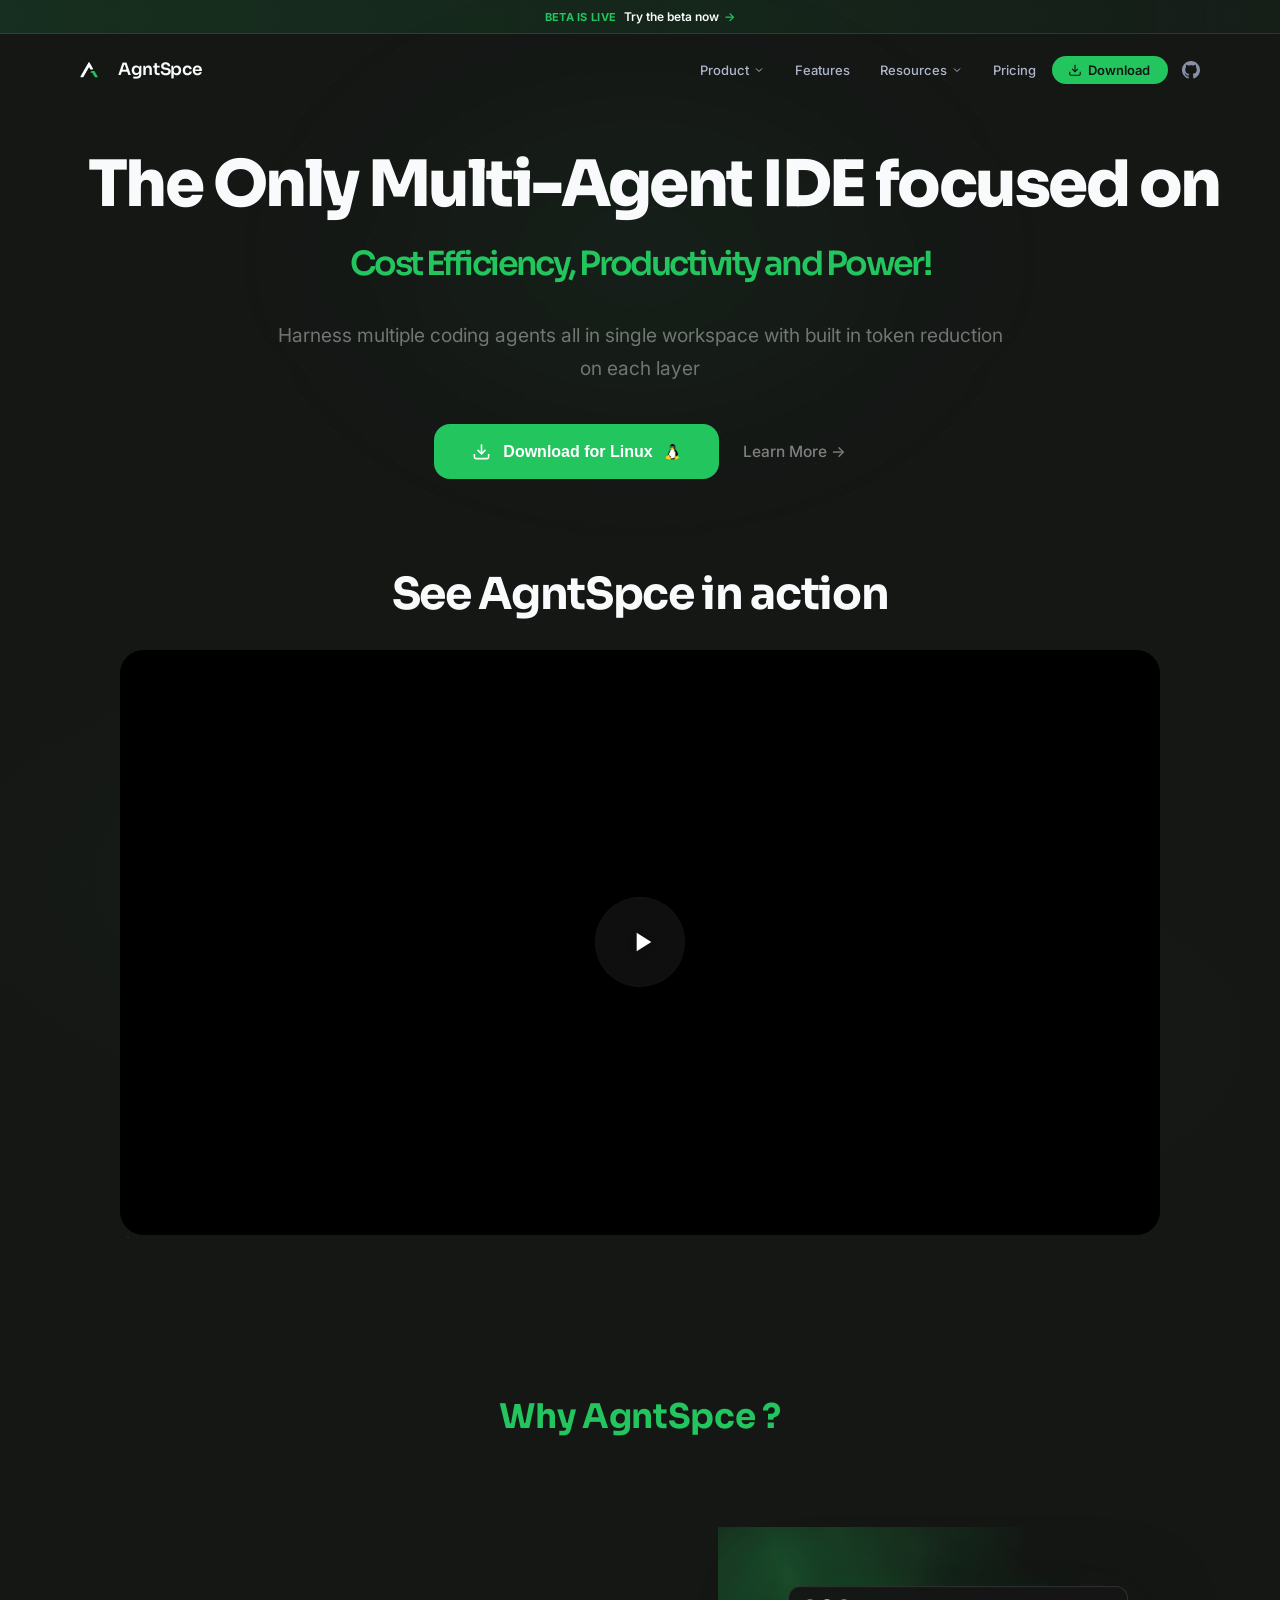
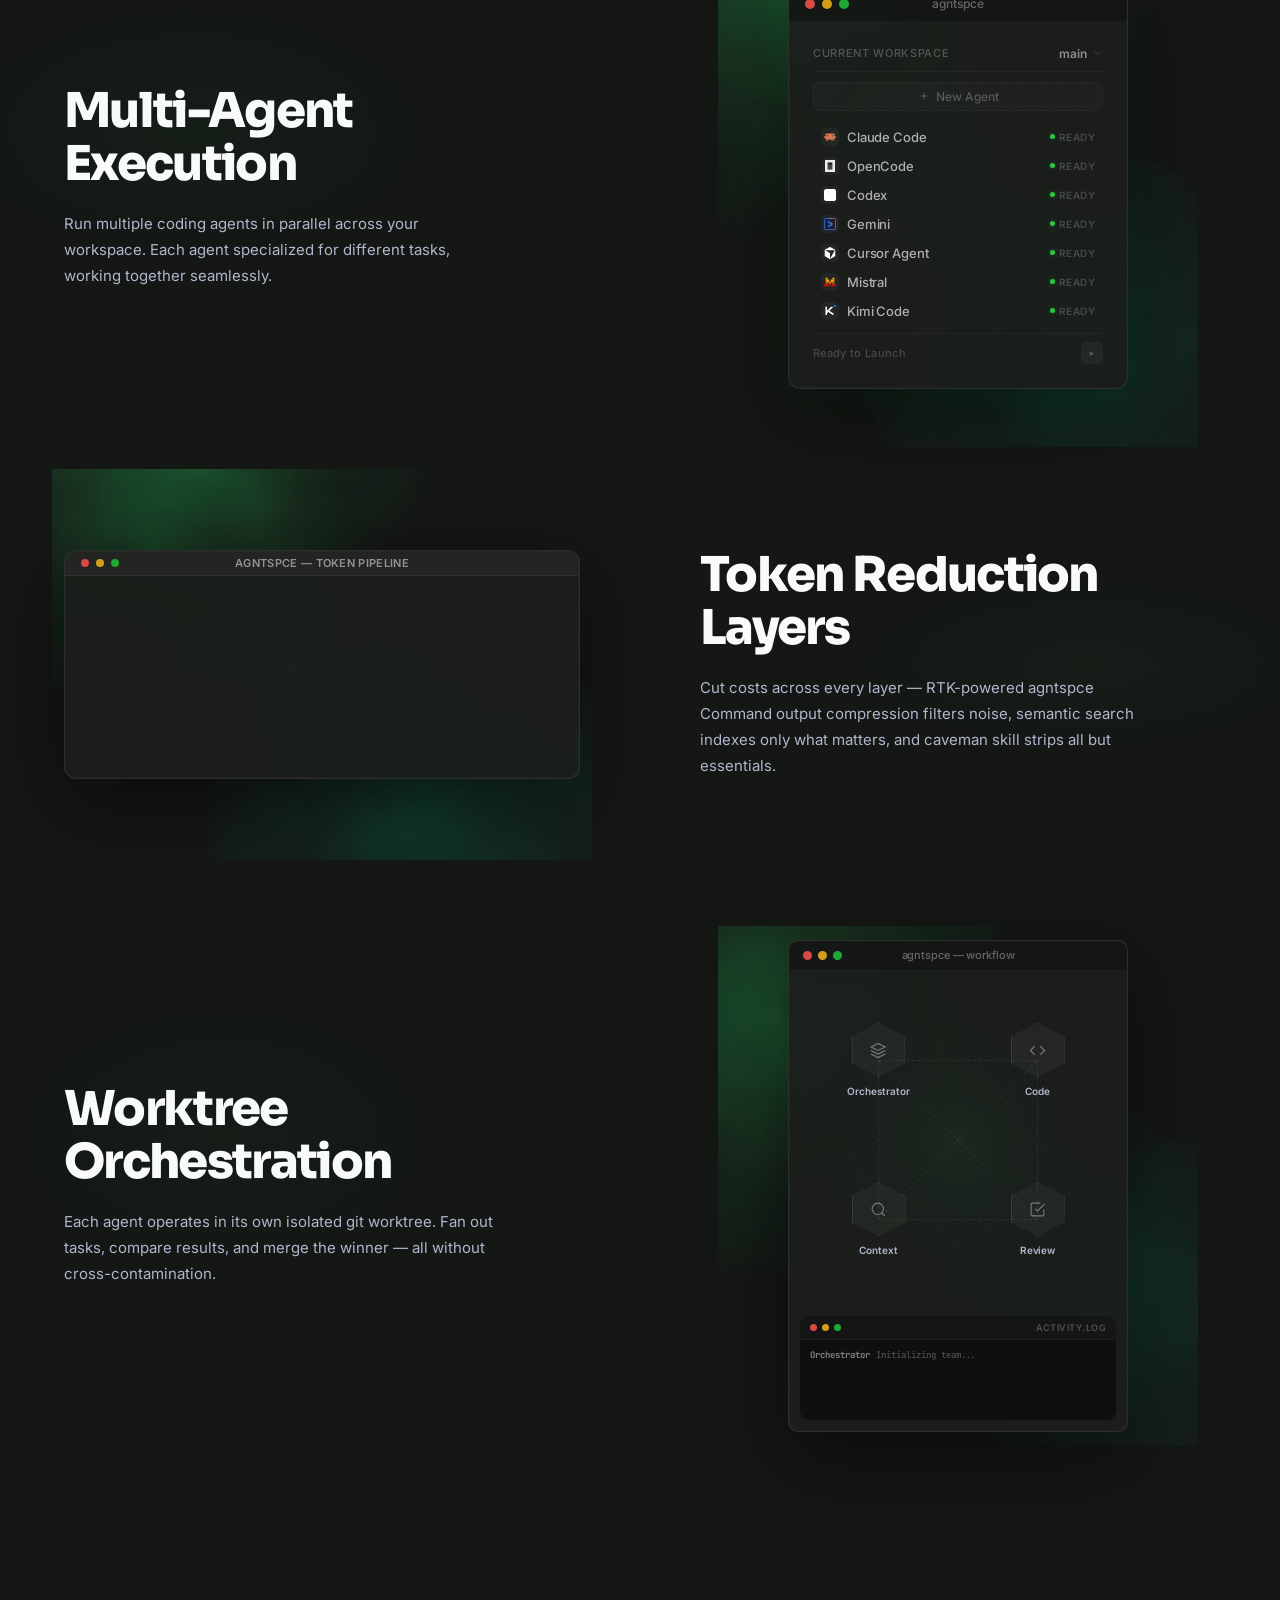
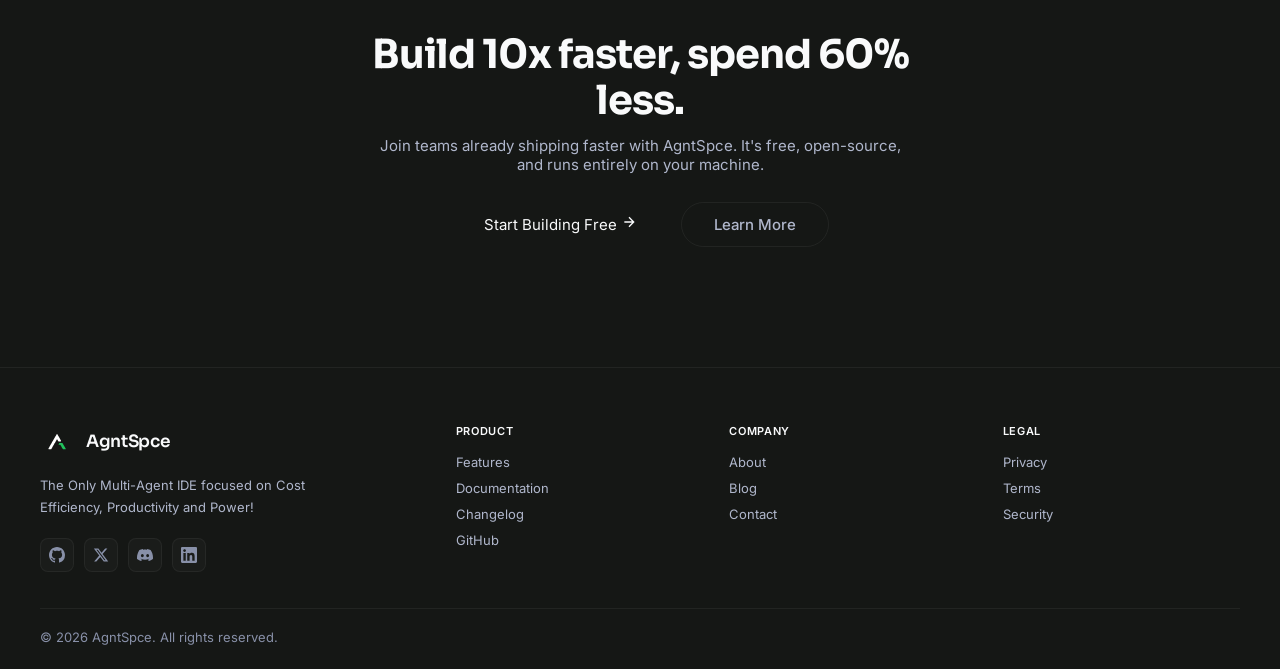
==== commit 403465b9: "beta release 1" ====
--- a/index.html
+++ b/index.html
@@ -3,14 +3,16 @@
 <head>
 <meta charset="UTF-8">
 <meta name="viewport" content="width=device-width, initial-scale=1.0">
-<meta name="description" content="AgntSpce — The Only Multi Agent Workspace IDE focused on cost efficiency, productivity & power. A workspace where your AI agents plan, build, review, and deploy as a team.">
-<meta property="og:title" content="AgntSpce — Your AI Team Ships Together">
-<meta property="og:description" content="Multi-Agent Workspace IDE with built-in token reduction tools on every layer. 87% fewer tokens, 10x faster development.">
+<meta name="description" content="The Only Multi-Agent IDE focused on cost efficiency, productivity & power. Run Claude Code, Codex, Opencode, and Gemini CLI side-by-side with built-in token reduction on every layer.">
+<meta property="og:title" content="AgntSpce — Multi-Agent Workspace IDE">
+<meta property="og:description" content="The Only Multi-Agent IDE focused on cost efficiency, productivity & power. Run Claude Code, Codex, Opencode, and Gemini CLI side-by-side with built-in token reduction on every layer.">
 <meta property="og:type" content="website">
 <meta property="og:url" content="https://agntspace.space">
+<meta property="og:site_name" content="AgntSpce">
 <meta name="twitter:card" content="summary_large_image">
-<meta name="twitter:title" content="AgntSpce">
-<meta name="twitter:description" content="Your AI team ships together. 87% fewer tokens. 10x faster development.">
+<meta name="twitter:title" content="AgntSpce — Multi-Agent Workspace IDE">
+<meta name="twitter:description" content="The Only Multi-Agent IDE focused on cost efficiency, productivity & power. Run Claude Code, Codex, Opencode, and Gemini CLI side-by-side with built-in token reduction on every layer.">
+<link rel="canonical" href="https://agntspace.space">
 <link rel="preconnect" href="https://fonts.googleapis.com">
 <link rel="preconnect" href="https://fonts.gstatic.com" crossorigin>
 <link href="https://fonts.googleapis.com/css2?family=Inter:wght@400;500;600&family=JetBrains+Mono:wght@500&family=Sora:wght@500;600;700;800&display=swap" rel="stylesheet">
@@ -48,7 +50,7 @@
           <svg class="arrow" width="12" height="12" viewBox="0 0 24 24" fill="none" stroke="currentColor" stroke-width="2"><path d="M6 9l6 6 6-6"/></svg>
         </button>
         <div class="dropdown-menu" data-dropdown-menu="resources">
-          <a href="docs.html" class="dropdown-item">
+          <a href="documentation.html" class="dropdown-item">
             Documentation
           </a>
           <a href="about.html" class="dropdown-item">
@@ -73,10 +75,10 @@
     </button>
   </div>
   <div class="mobile-menu" id="mobile-menu">
-    <a href="index.html" class="mobile-link">Home</a>
+    <a href="index.html" class="mobile-link" style="color:var(--accent)">Home</a>
     <a href="features.html" class="mobile-link">Features</a>
     <a href="pricing.html" class="mobile-link">Pricing</a>
-    <a href="docs.html" class="mobile-link">Documentation</a>
+    <a href="documentation.html" class="mobile-link">Documentation</a>
     <a href="about.html" class="mobile-link">About</a>
     <a href="changelog.html" class="mobile-link">Changelog</a>
     <a href="community.html" class="mobile-link">Community</a>
@@ -606,7 +608,7 @@
         <img src="logo.svg" alt="AgntSpce" class="logo-img" width="36" height="36">
         <span class="logo-text">AgntSpce</span>
       </a>
-      <p class="footer-tagline">The Only Cost optimised Workspace IDE for multiple coding AI agents all communicate, coordinate and ship together</p>
+      <p class="footer-tagline">The Only Multi-Agent IDE focused on Cost Efficiency, Productivity and Power!</p>
       <div class="footer-social">
         <a href="https://github.com/AniketWathore/agntspce" target="_blank" rel="noopener" class="fs-link" title="GitHub" aria-label="GitHub">
           <svg width="18" height="18" viewBox="0 0 24 24" fill="currentColor"><path d="M12 0C5.37 0 0 5.37 0 12c0 5.31 3.435 9.795 8.205 11.385.6.105.825-.255.825-.57 0-.285-.015-1.23-.015-2.235-3.015.555-3.795-.735-4.035-1.41-.135-.345-.72-1.41-1.23-1.695-.42-.225-1.02-.78-.015-.795.945-.015 1.62.87 1.845 1.23 1.08 1.815 2.805 1.305 3.495.99.105-.78.42-1.305.765-1.605-2.67-.3-5.46-1.335-5.46-5.925 0-1.305.465-2.385 1.23-3.225-.12-.3-.54-1.53.12-3.18 0 0 1.005-.315 3.3 1.23.96-.27 1.98-.405 3-.405s2.04.135 3 .405c2.295-1.56 3.3-1.23 3.3-1.23.66 1.65.24 2.88.12 3.18.765.84 1.23 1.905 1.23 3.225 0 4.605-2.805 5.625-5.475 5.925.435.375.81 1.095.81 2.22 0 1.605-.015 2.895-.015 3.3 0 .315.225.69.825.57A12.02 12.02 0 0024 12c0-6.63-5.37-12-12-12z"/></svg>
@@ -617,15 +619,15 @@
         <a href="https://discord.gg/hcwQvggVR" class="fs-link" title="Discord" aria-label="Discord" target="_blank" rel="noopener">
           <svg width="18" height="18" viewBox="0 0 24 24" fill="currentColor"><path d="M20.317 4.3698a19.7913 19.7913 0 00-4.8851-1.5152.0741.0741 0 00-.0785.0371c-.211.3753-.4447.8648-.6083 1.2495-1.8447-.2762-3.68-.2762-5.4868 0-.1636-.3933-.4058-.8742-.6177-1.2495a.077.077 0 00-.0785-.037 19.7363 19.7363 0 00-4.8852 1.515.0699.0699 0 00-.0321.0277C.5334 9.0458-.319 13.5799.0992 18.0578a.0824.0824 0 00.0312.0561c2.0528 1.5076 4.0413 2.4228 5.9929 3.0294a.0777.0777 0 00.0842-.0276c.4616-.6304.8731-1.2952 1.226-1.9942a.076.076 0 00-.0416-.1057c-.6528-.2476-1.2743-.5495-1.8722-.8923a.077.077 0 01-.0076-.1277c.1258-.0943.2517-.1923.3718-.2914a.0743.0743 0 01.0776-.0105c3.9278 1.7933 8.18 1.7933 12.0614 0a.0739.0739 0 01.0785.0095c.1202.099.246.1981.3728.2924a.077.077 0 01-.0066.1276 12.2986 12.2986 0 01-1.873.8914.0766.0766 0 00-.0407.1067c.3604.698.7719 1.3628 1.225 1.9932a.076.076 0 00.0842.0286c1.961-.6067 3.9495-1.5219 6.0023-3.0294a.077.077 0 00.0313-.0552c.5004-5.177-.8382-9.6739-3.5485-13.6604a.061.061 0 00-.0312-.0286zM8.02 15.3312c-1.1825 0-2.1569-1.0857-2.1569-2.419 0-1.3332.9555-2.4189 2.157-2.4189 1.2108 0 2.1757 1.0952 2.1568 2.419 0 1.3332-.9555 2.4189-2.1569 2.4189zm7.9748 0c-1.1825 0-2.1569-1.0857-2.1569-2.419 0-1.3332.9554-2.4189 2.1569-2.4189 1.2108 0 2.1757 1.0952 2.1568 2.419 0 1.3332-.946 2.4189-2.1568 2.4189z"/></svg>
         </a>
-        <a href="https://youtube.com/@AgntSpce" class="fs-link" title="YouTube" aria-label="YouTube" target="_blank" rel="noopener">
-          <svg width="18" height="18" viewBox="0 0 24 24" fill="currentColor"><path d="M23.498 6.186a3.016 3.016 0 00-2.122-2.136C19.505 3.545 12 3.545 12 3.545s-7.505 0-9.377.505A3.017 3.017 0 00.502 6.186C0 8.07 0 12 0 12s0 3.93.502 5.814a3.016 3.016 0 002.122 2.136c1.871.505 9.376.505 9.376.505s7.505 0 9.377-.505a3.015 3.015 0 002.122-2.136C24 15.93 24 12 24 12s0-3.93-.502-5.814zM9.545 15.568V8.432L15.818 12l-6.273 3.568z"/></svg>
+        <a href="https://linkedin.com/company/agntspce" target="_blank" rel="noopener" class="fs-link" title="LinkedIn" aria-label="LinkedIn">
+          <svg width="18" height="18" viewBox="0 0 24 24" fill="currentColor"><path d="M20.447 20.452h-3.554v-5.569c0-1.328-.027-3.037-1.852-3.037-1.853 0-2.136 1.445-2.136 2.939v5.667H9.351V9h3.414v1.561h.046c.477-.9 1.637-1.85 3.37-1.85 3.601 0 4.267 2.37 4.267 5.455v6.286zM5.337 7.433c-1.144 0-2.063-.926-2.063-2.065 0-1.138.92-2.063 2.063-2.063 1.14 0 2.064.925 2.064 2.063 0 1.139-.925 2.065-2.064 2.065zm1.782 13.019H3.555V9h3.564v11.452zM22.225 0H1.771C.792 0 0 .774 0 1.729v20.542C0 23.227.792 24 1.771 24h20.451C23.2 24 24 23.227 24 22.271V1.729C24 .774 23.2 0 22.225 0z"/></svg>
         </a>
       </div>
     </div>
     <div class="footer-col">
       <h4>Product</h4>
       <a href="features.html">Features</a>
-      <a href="docs.html">Documentation</a>
+      <a href="documentation.html">Documentation</a>
       <a href="changelog.html">Changelog</a>
       <a href="https://github.com/AniketWathore/agntspce" target="_blank" rel="noopener">GitHub</a>
     </div>
--- a/style.css
+++ b/style.css
@@ -24,6 +24,7 @@
   --font-body:'Inter','Plus Jakarta Sans',system-ui,sans-serif;
   --font-mono:'JetBrains Mono','SF Mono',monospace;
   --nav-height:72px;
+  --beta-height:34px;
   --max-width:1200px;
 }
 html{scroll-behavior:smooth;-webkit-font-smoothing:antialiased}
@@ -85,6 +86,28 @@
 }
 .logo-img{width:36px;height:36px;flex-shrink:0;border-radius:var(--radius-sm)}
 .logo-text{font-family:inherit;font-weight:inherit;font-size:inherit}
+
+/* ─── Beta Banner ─── */
+.beta-banner{
+  position:fixed;top:0;left:0;right:0;z-index:60;
+  height:var(--beta-height);
+  display:flex;align-items:center;justify-content:center;gap:8px;
+  background:linear-gradient(90deg,rgba(34,197,94,.14),rgba(34,197,94,.04));
+  border-bottom:1px solid rgba(34,197,94,.22);
+  font-size:12px;font-weight:500;color:var(--text-secondary);
+  padding:0 16px;
+  transition:transform .3s ease, opacity .3s ease;
+}
+body.banner-hidden .beta-banner{transform:translateY(-100%)}
+.beta-badge{color:var(--accent);font-weight:700;letter-spacing:.03em;text-transform:uppercase;font-size:11px}
+.beta-link{color:var(--text);font-weight:600;display:inline-flex;align-items:center;gap:5px;transition:color .2s}
+.beta-link:hover{color:var(--accent)}
+.beta-arrow{color:var(--accent);transition:transform .2s}
+.beta-link:hover .beta-arrow{transform:translateX(3px)}
+body.has-banner .site-header{top:var(--beta-height);transition:top .3s ease}
+body.has-banner.banner-hidden .site-header{top:0}
+body.has-banner .mobile-menu{top:calc(var(--nav-height) + var(--beta-height));transition:top .3s ease}
+body.has-banner.banner-hidden .mobile-menu{top:var(--nav-height)}
 .nav-desktop{display:none;align-items:center;gap:2px}
 @media(min-width:768px){.nav-desktop{display:flex}}
 .nav-link{
@@ -1332,6 +1355,44 @@
   color:var(--text-secondary);
 }
 
+/* ─── Story Section ─── */
+.story-grid{
+  display:grid;
+  gap:16px;
+  margin-top:40px;
+}
+@media(min-width:768px){.story-grid{grid-template-columns:repeat(3,1fr)}}
+.story-card{
+  padding:28px 24px;
+  border-radius:var(--radius-md);
+  border:1px solid var(--border);
+  background:var(--bg-card);
+  transition:all .3s ease;
+}
+.story-card:hover{
+  border-color:rgba(34,197,94,.3);
+  transform:translateY(-2px);
+}
+.story-card-icon{
+  width:40px;height:40px;
+  border-radius:var(--radius-sm);
+  background:rgba(34,197,94,.08);
+  display:flex;align-items:center;justify-content:center;
+  margin-bottom:16px;
+}
+.story-card-icon svg{width:20px;height:20px;color:var(--accent)}
+.story-card h3{
+  font-family:var(--font-display);
+  font-size:15px;font-weight:700;
+  color:var(--text);
+  margin-bottom:8px;
+  letter-spacing:-.01em;
+}
+.story-card p{
+  font-size:13px;line-height:1.7;
+  color:var(--text-secondary);
+}
+
 /* ─── Mission Section ─── */
 .mission-section{
   position:relative;
@@ -2840,6 +2901,23 @@
   transform:translateY(0);
 }
 
+/* ─── Lightbox ─── */
+.lightbox{
+  position:fixed;inset:0;z-index:200;
+  display:flex;align-items:center;justify-content:center;
+  background:rgba(0,0,0,.85);
+  opacity:0;pointer-events:none;
+  transition:opacity .25s ease;
+  cursor:zoom-out;
+}
+.lightbox.active{opacity:1;pointer-events:auto}
+.lightbox img{
+  max-width:92vw;max-height:92vh;
+  object-fit:contain;
+  border-radius:var(--radius-md);
+  box-shadow:0 24px 80px rgba(0,0,0,.6);
+}
+
 @keyframes floatUp{
   0%,100%{transform:translateY(0)}
   50%{transform:translateY(-8px)}
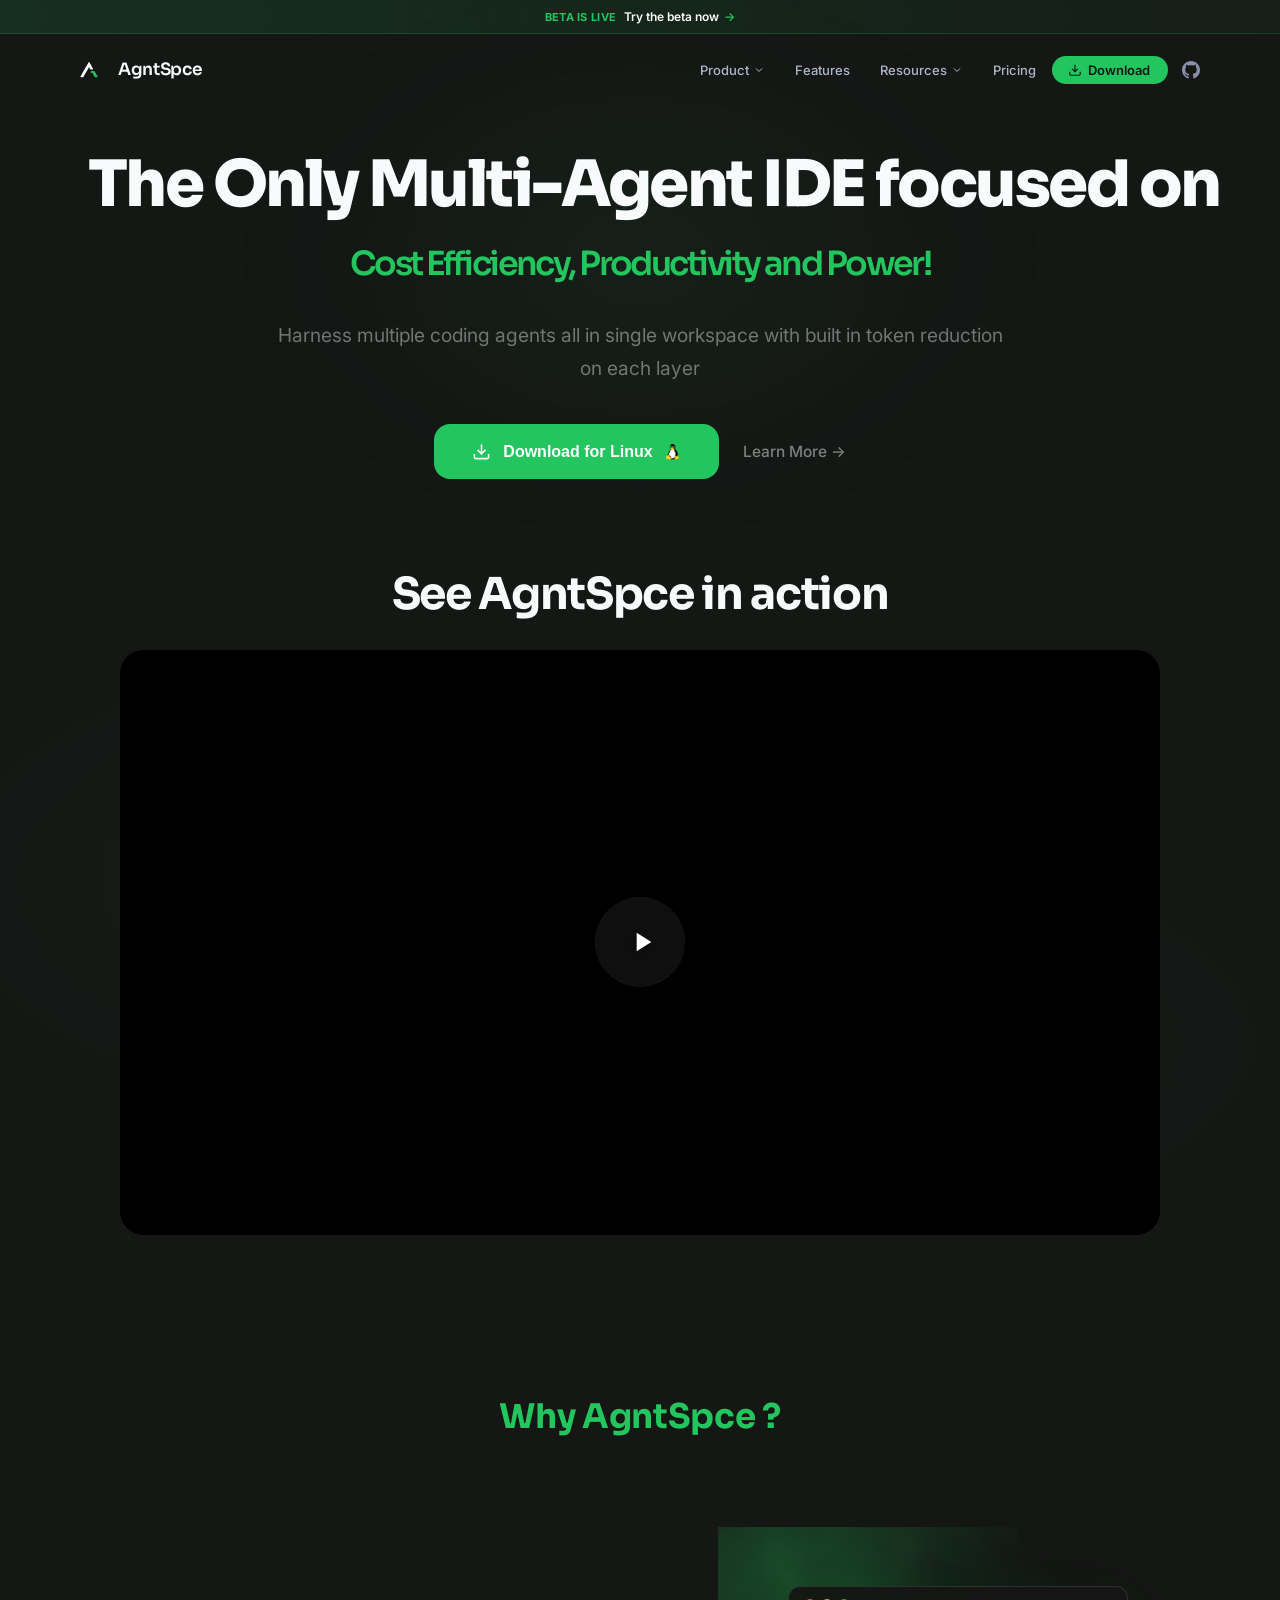
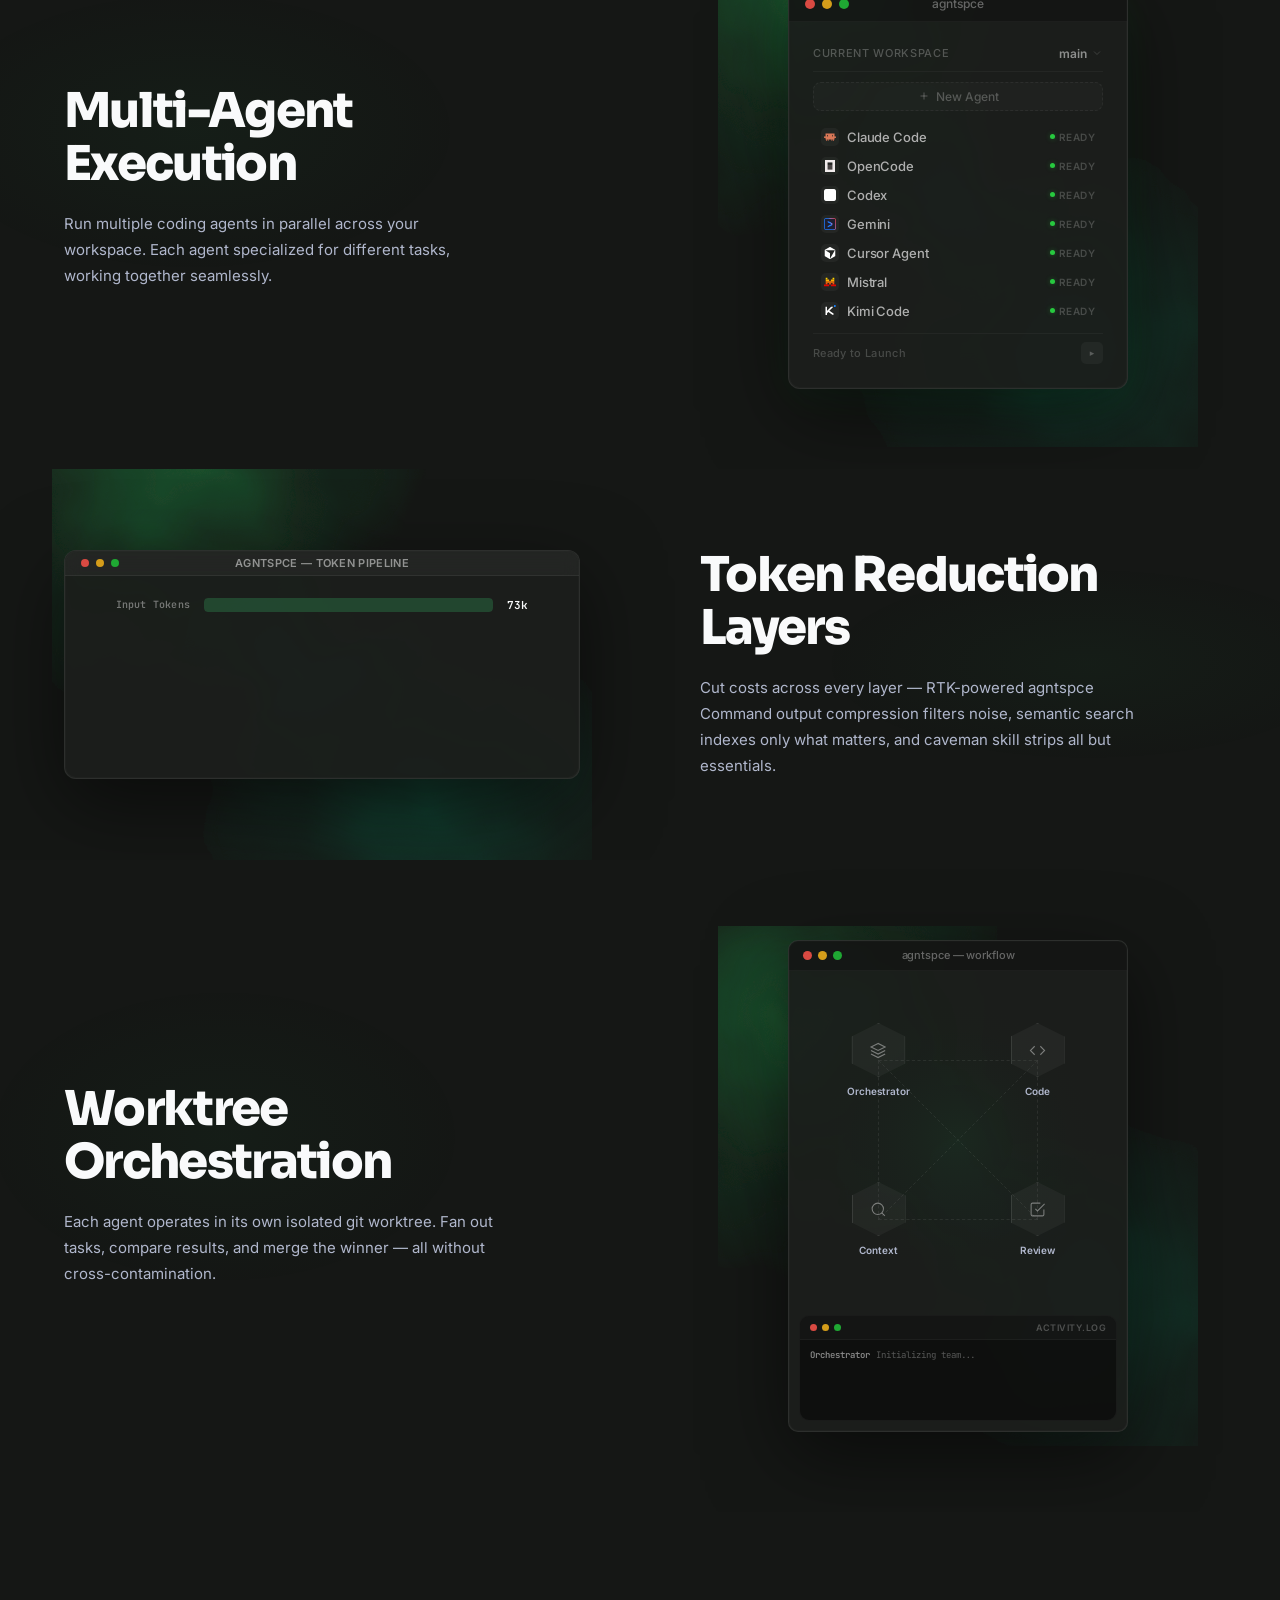
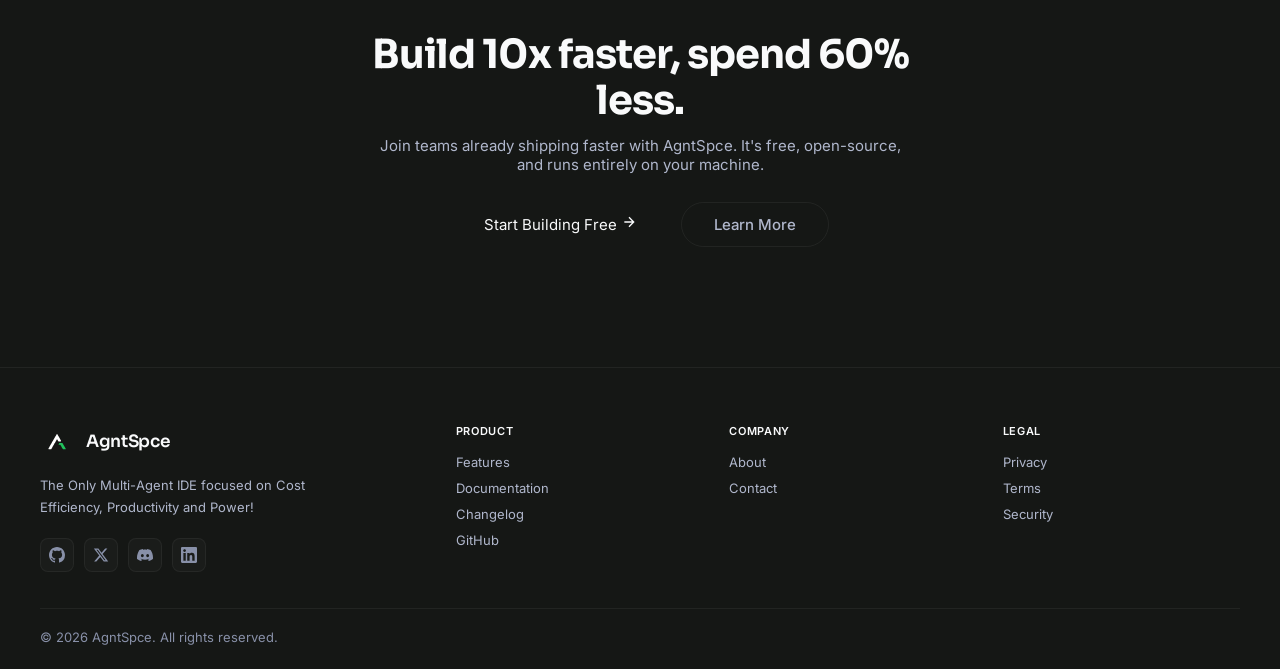
==== commit 8112b693: "beta release 2" ====
--- a/index.html
+++ b/index.html
@@ -634,7 +634,6 @@
     <div class="footer-col">
       <h4>Company</h4>
       <a href="about.html">About</a>
-      <a href="#">Blog</a>
       <a href="contact.html">Contact</a>
     </div>
     <div class="footer-col">
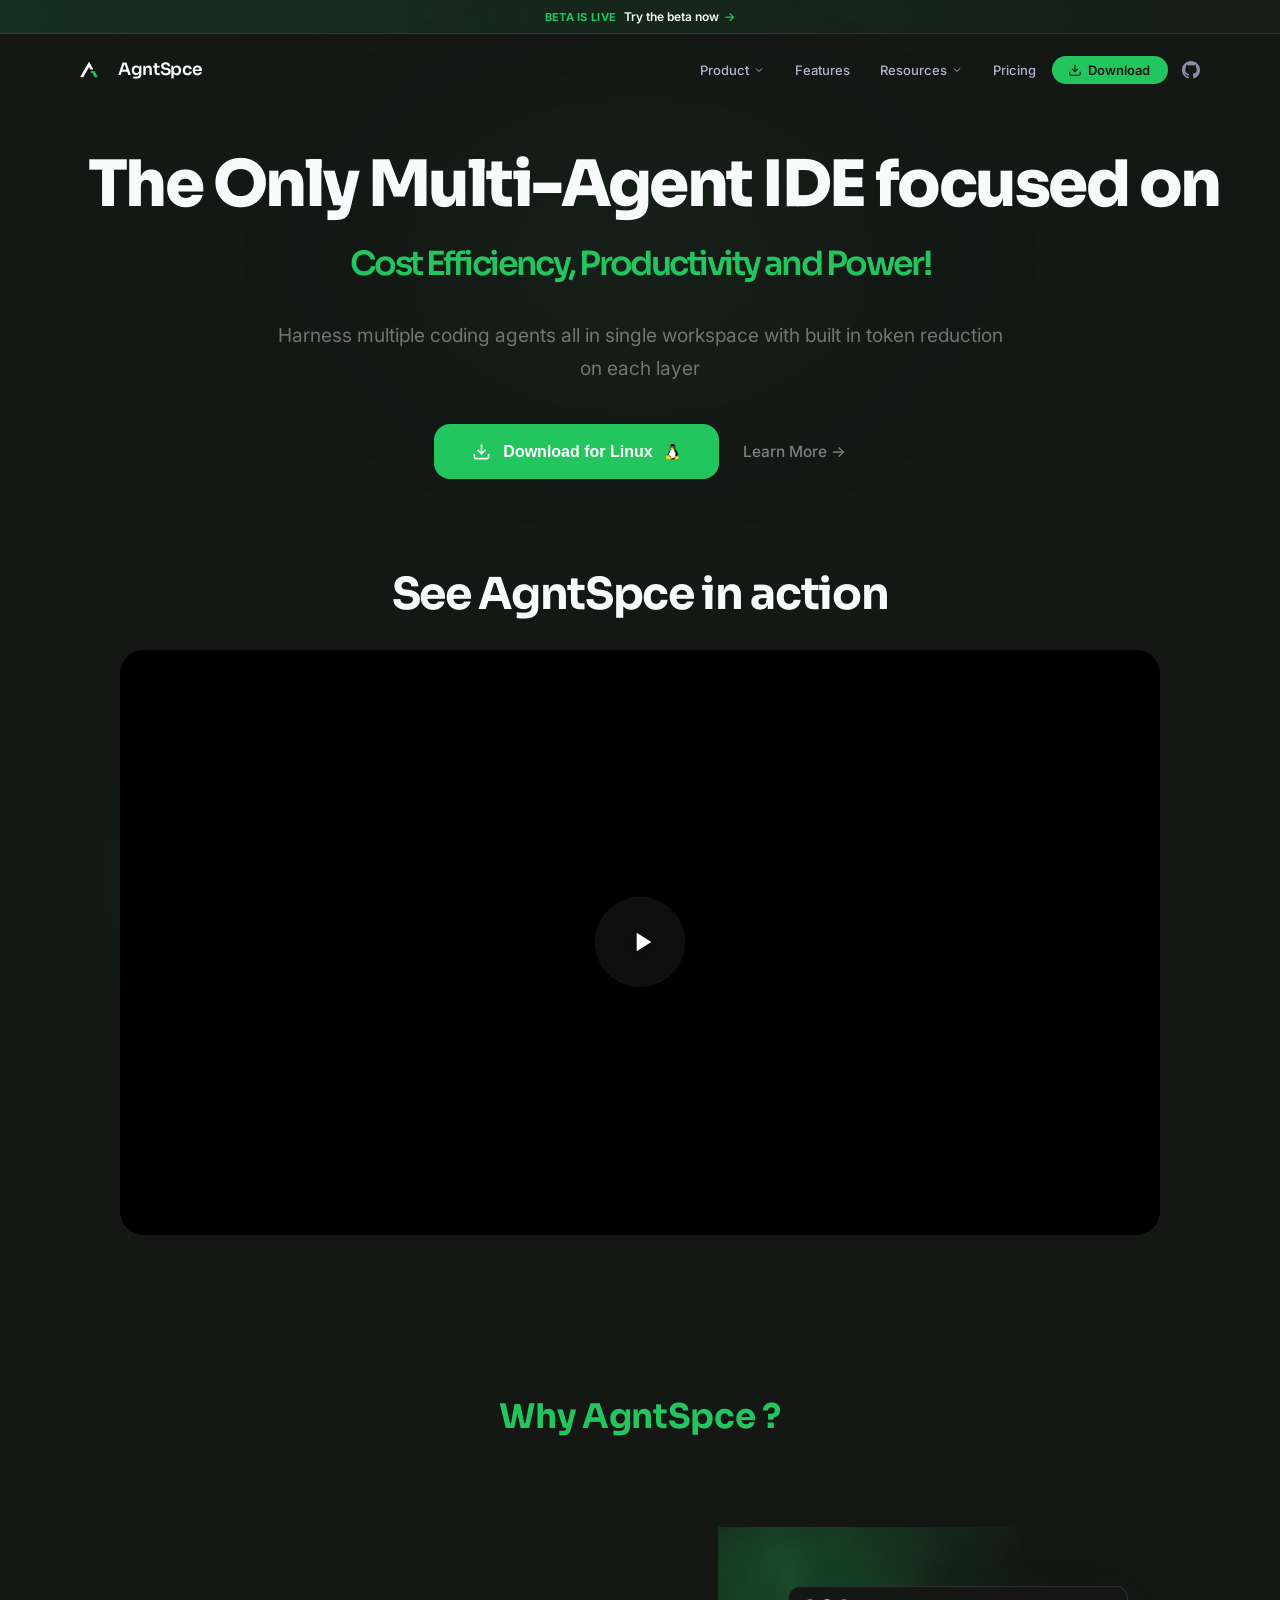
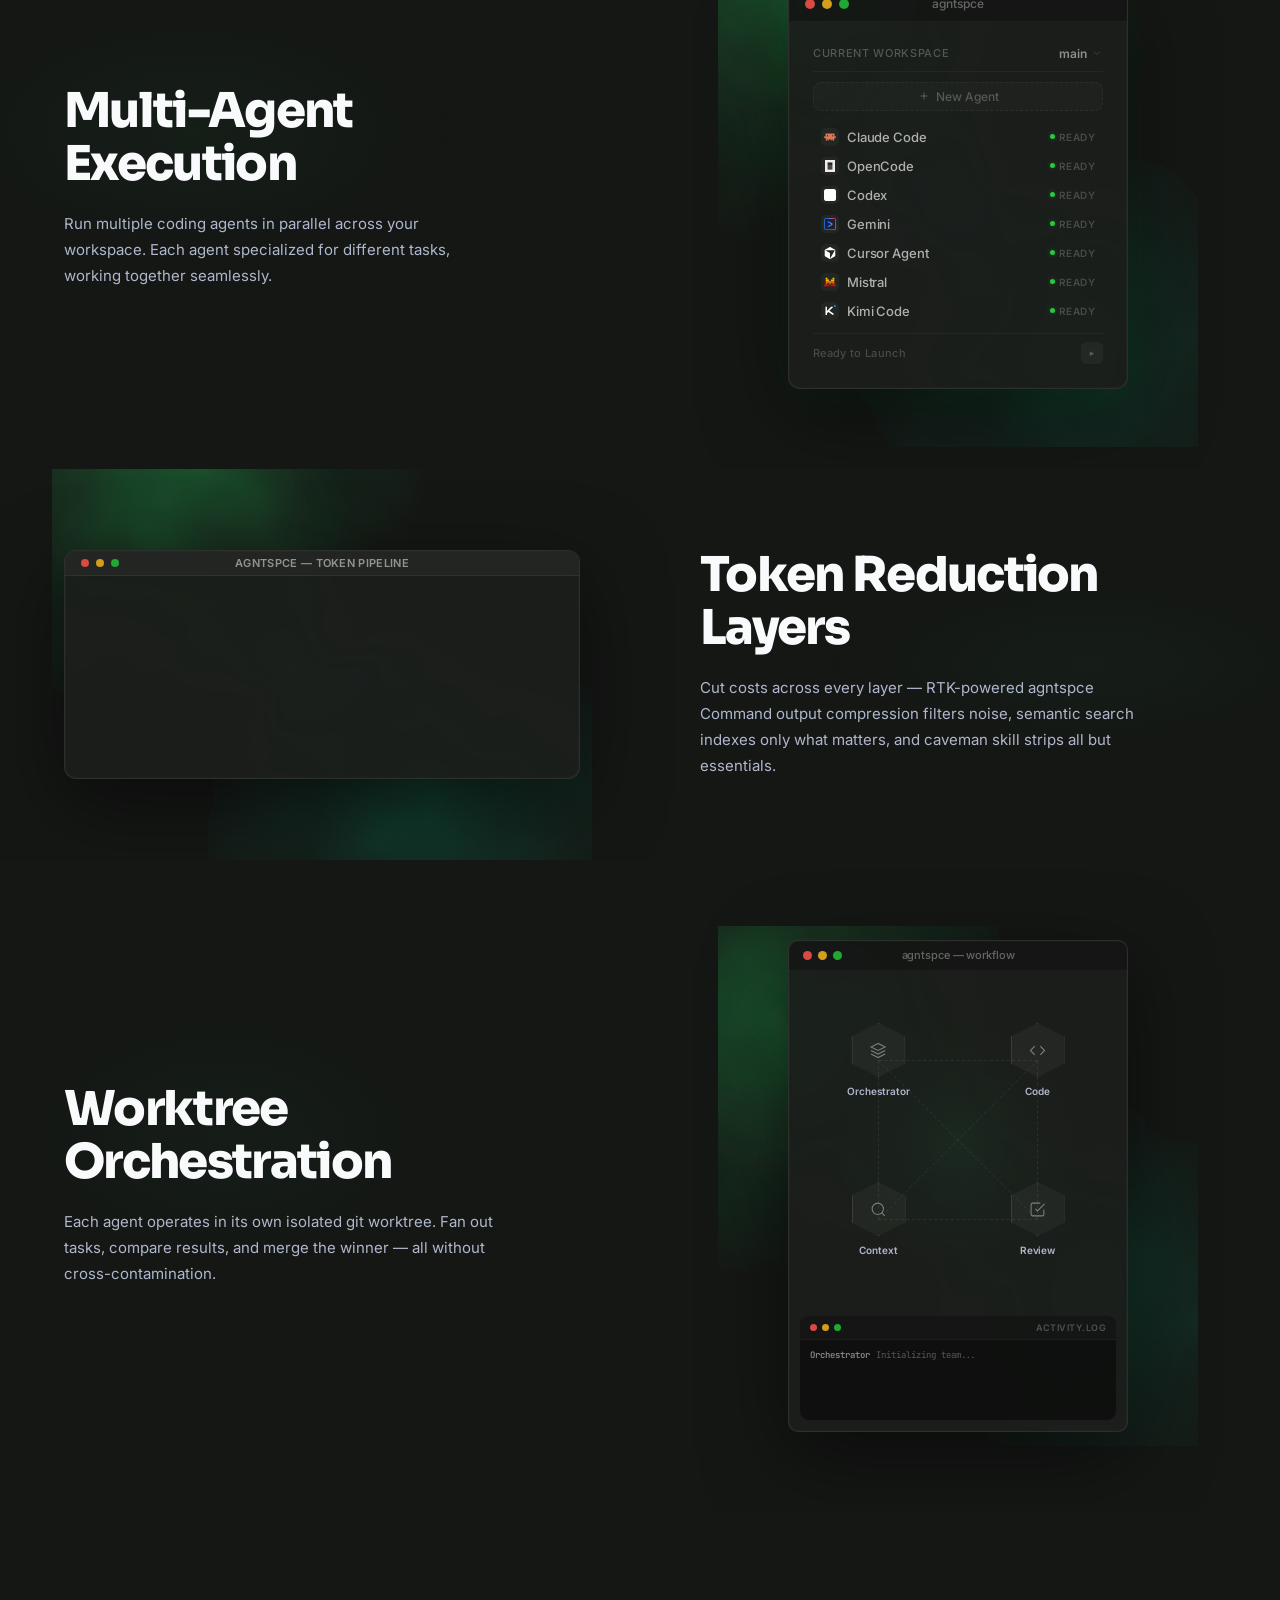
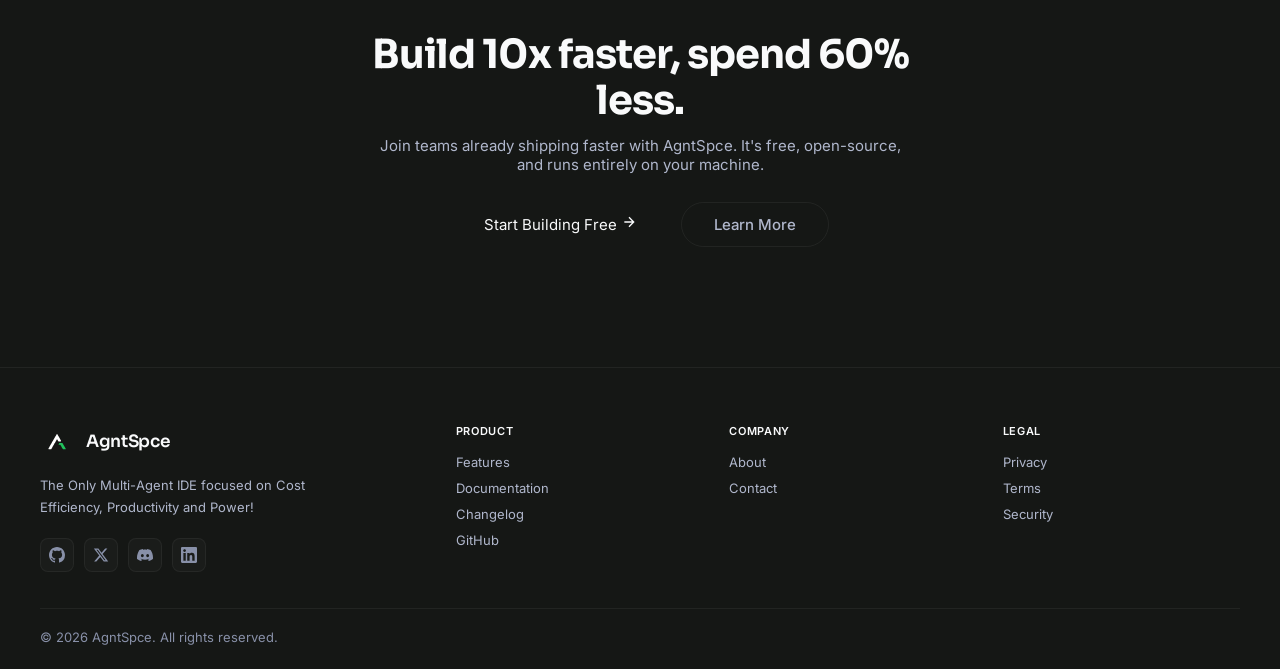
==== commit 23aabb72: "add SEO og:image, JSON-LD structured data, and minified JS bundle" ====
--- a/index.html
+++ b/index.html
@@ -12,6 +12,8 @@
 <meta name="twitter:card" content="summary_large_image">
 <meta name="twitter:title" content="AgntSpce — Multi-Agent Workspace IDE">
 <meta name="twitter:description" content="The Only Multi-Agent IDE focused on cost efficiency, productivity & power. Run Claude Code, Codex, Opencode, and Gemini CLI side-by-side with built-in token reduction on every layer.">
+<meta property="og:image" content="https://agntspace.space/img/main.png">
+<meta name="twitter:image" content="https://agntspace.space/img/main.png">
 <link rel="canonical" href="https://agntspace.space">
 <link rel="preconnect" href="https://fonts.googleapis.com">
 <link rel="preconnect" href="https://fonts.gstatic.com" crossorigin>
@@ -19,6 +21,22 @@
 <title>AgntSpce — Multi-Agent Workspace IDE</title>
 <link rel="icon" type="image/svg+xml" href="favicon.svg">
 <link rel="stylesheet" href="style.css">
+<script type="application/ld+json">
+{
+  "@context": "https://schema.org",
+  "@type": "Organization",
+  "name": "AgntSpce",
+  "url": "https://agntspace.space",
+  "logo": "https://agntspace.space/logo.svg",
+  "description": "The Only Multi-Agent IDE focused on cost efficiency, productivity & power.",
+  "sameAs": [
+    "https://github.com/AniketWathore/agntspce",
+    "https://x.com/AgntSpce",
+    "https://linkedin.com/company/agntspce",
+    "https://discord.gg/hcwQvggVR"
+  ]
+}
+</script>
 </head>
 <body>
 
@@ -650,7 +668,7 @@
   </div>
 </footer>
 
-<script src="script.js"></script>
+<script src="script.min.js"></script>
 <script>
 document.addEventListener('DOMContentLoaded', function(){
   var btns = document.querySelectorAll('.dropdown-btn');
